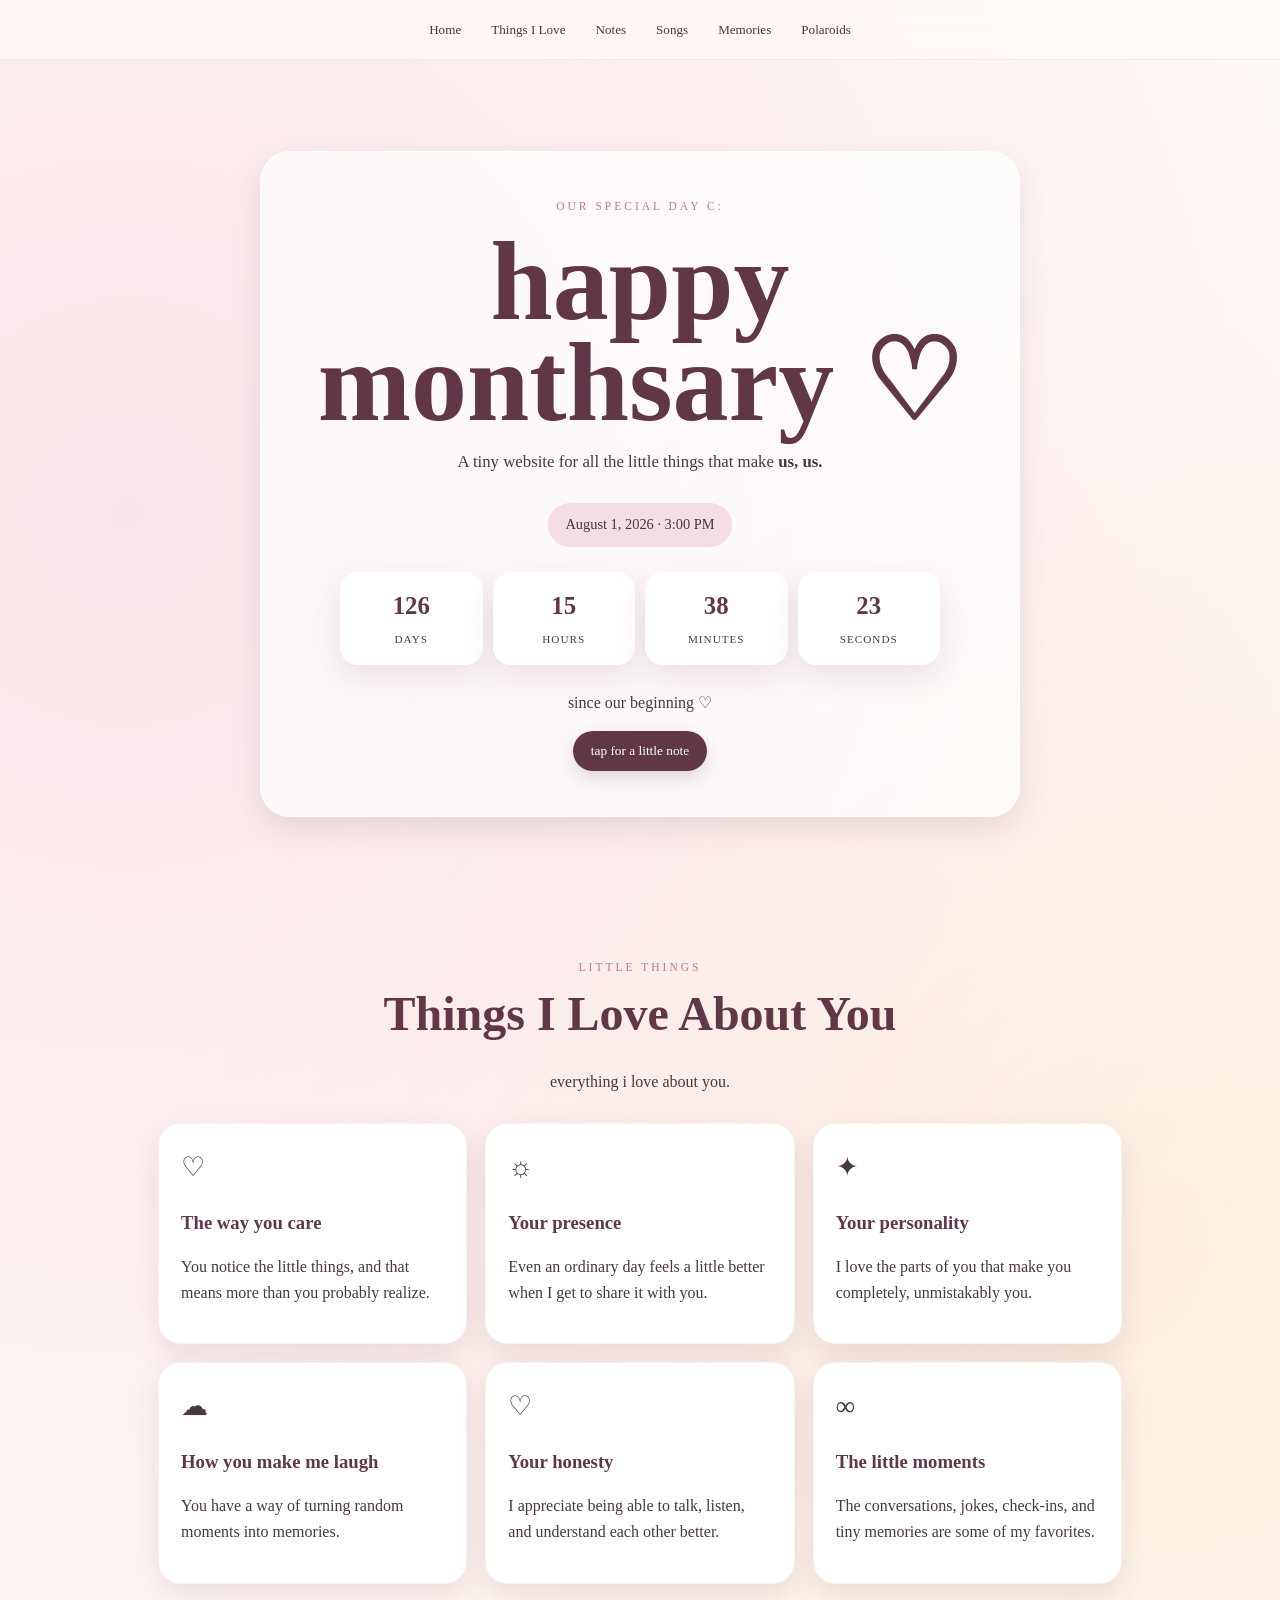
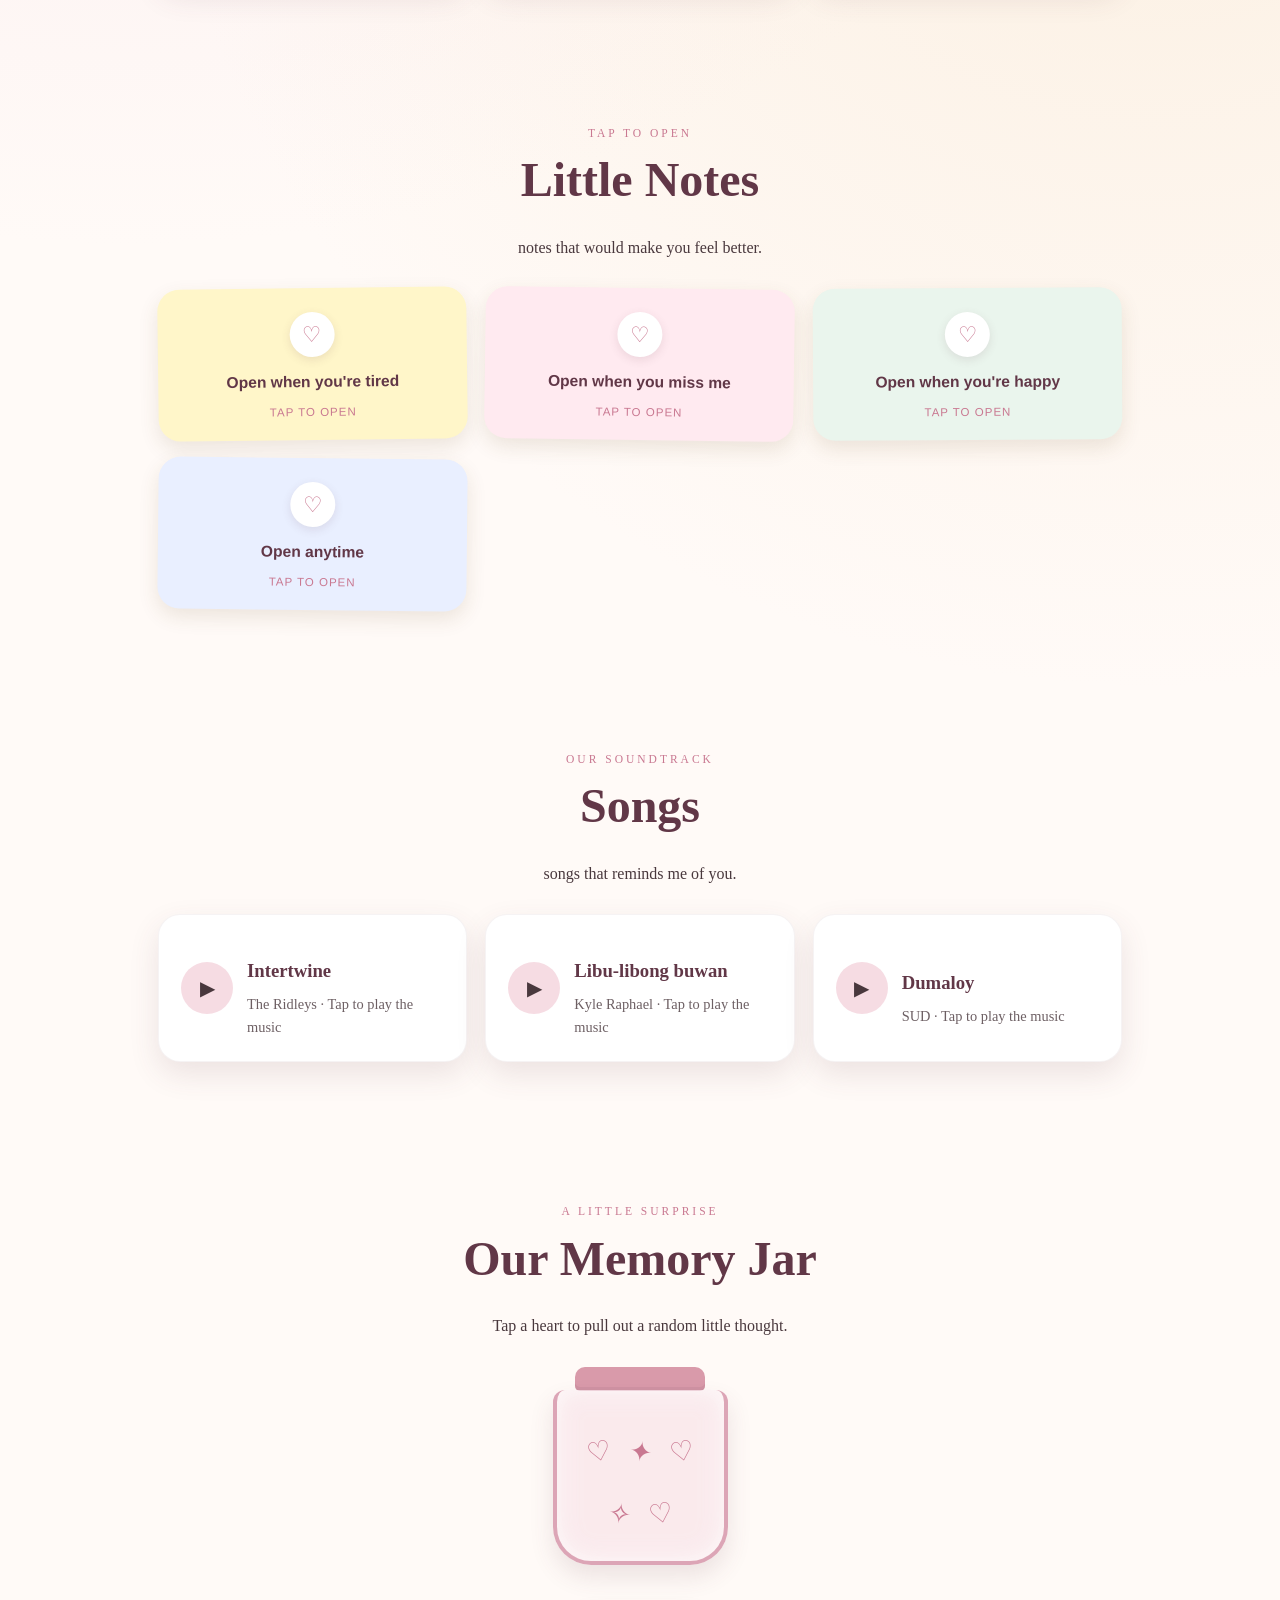
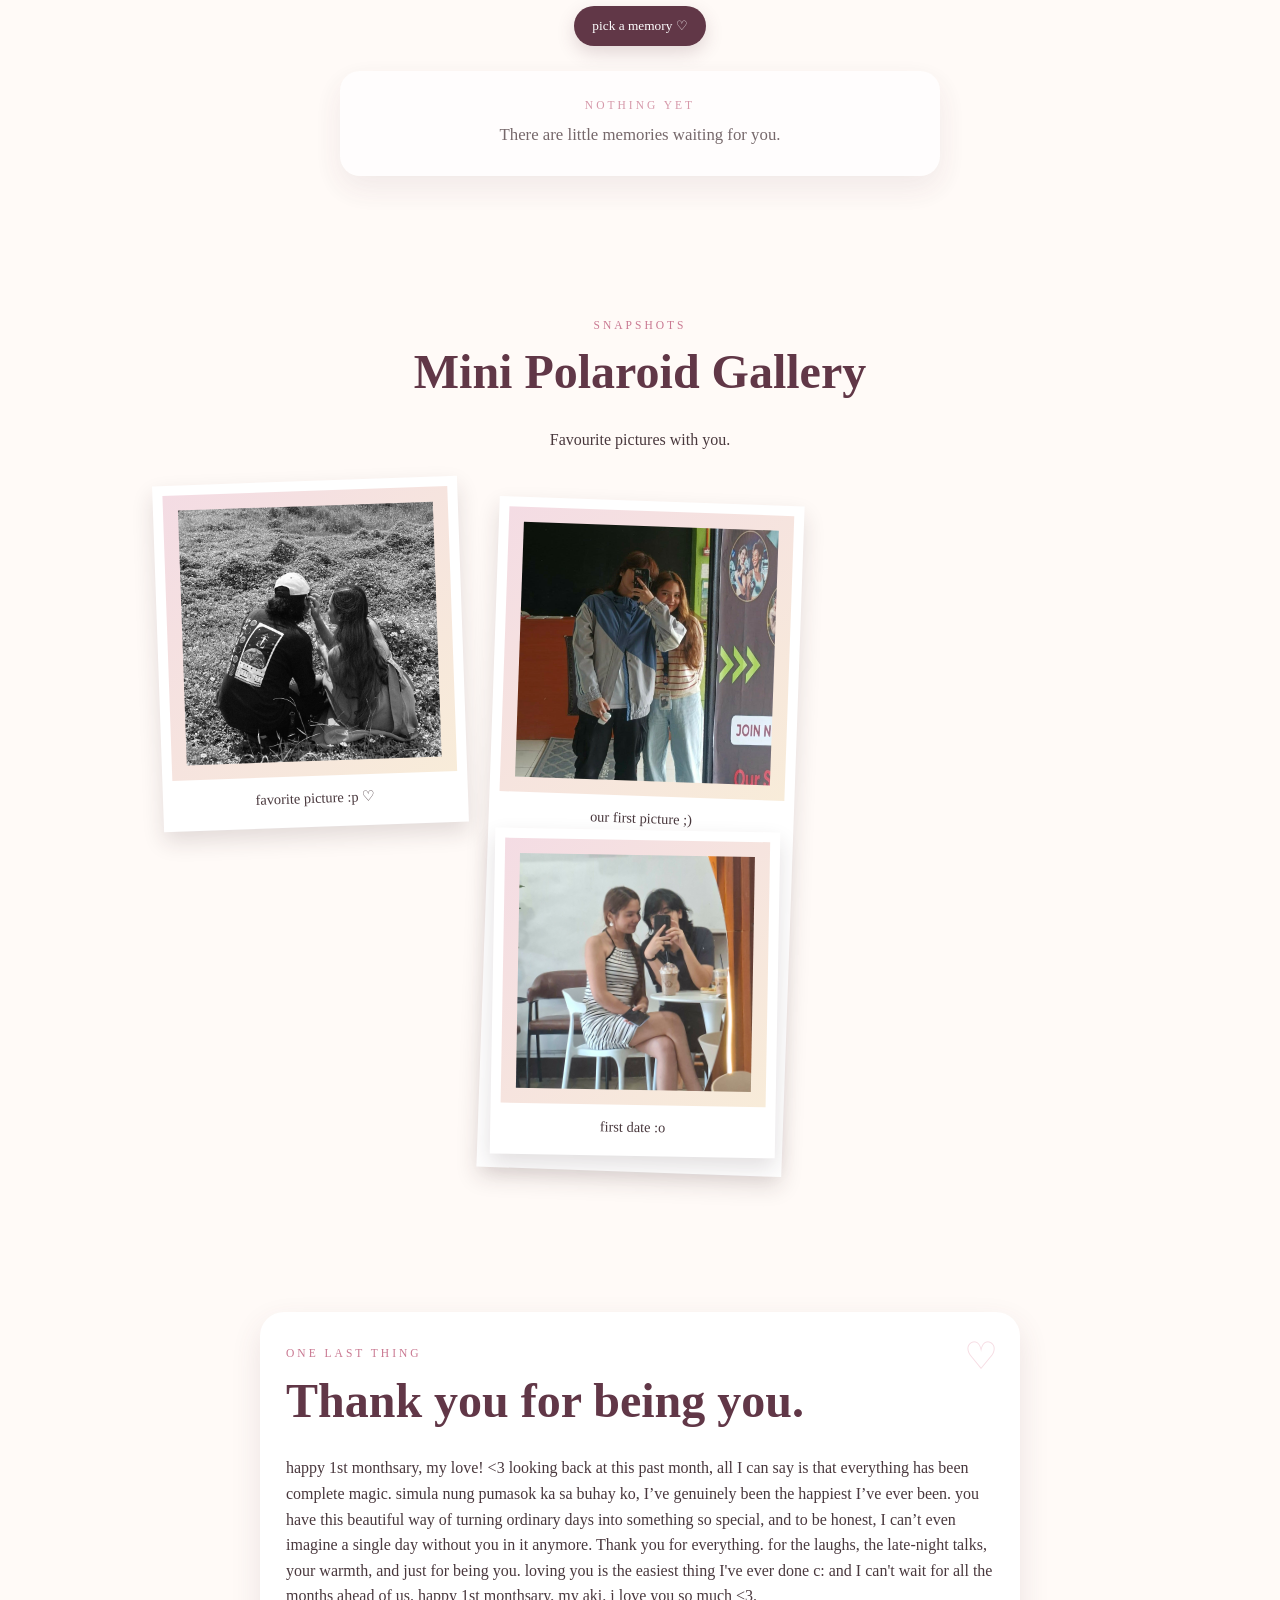
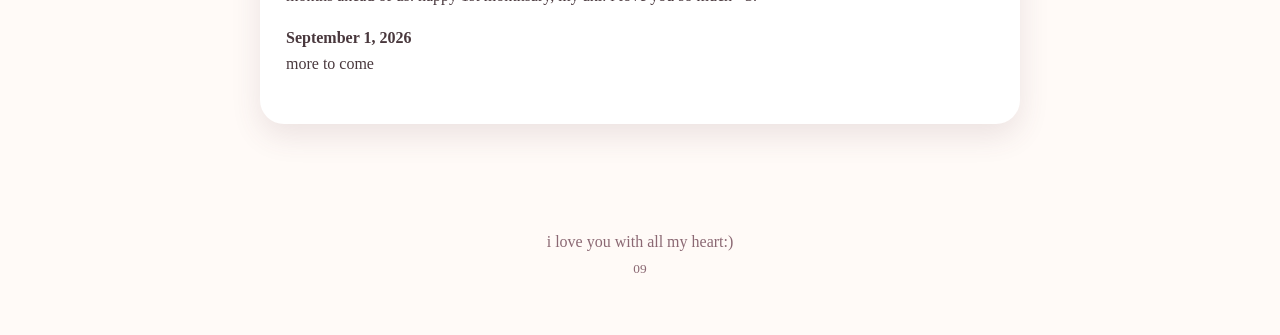
==== index.html @ 0f0f5bd2 "ndex.html" ====
<!DOCTYPE html>
<html lang="en">
<head>
  <meta charset="UTF-8">
  <meta name="viewport" content="width=device-width, initial-scale=1.0">
  <meta name="theme-color" content="#f7dfe5">
  <title>a little somthing for you :p</title>
  <link rel="stylesheet" href="styles.css">
</head>
<body>

<nav class="nav">
  <div class="nav-inner">
    <a href="#home">Home</a>
    <a href="#reasons">Things I Love</a>
    <a href="#notes">Notes</a>
    <a href="#songs">Songs</a>
    <a href="#memories">Memories</a>
    <a href="#gallery">Polaroids</a>
  </div>
</nav>

<header class="hero" id="home">
  <div class="hero-card">
    <div class="tiny">our special day c:</div>
    <h1>happy monthsary ♡</h1>
    <p class="subtitle">A tiny website for all the little things that make <b>us, us.</b></p>
    <div class="date">August 1, 2026 · 3:00 PM</div>

    <div class="counter-grid" id="counter">
      <div class="counter"><strong id="days">0</strong><small>days</small></div>
      <div class="counter"><strong id="hours">0</strong><small>hours</small></div>
      <div class="counter"><strong id="minutes">0</strong><small>minutes</small></div>
      <div class="counter"><strong id="seconds">0</strong><small>seconds</small></div>
    </div>
    <p id="counterLabel">since our beginning ♡</p>
    <button class="button" onclick="showSecret()">tap for a little note</button>
    <div class="hidden-message" id="secret">
      If you ever forget how special you are to me, come back here. ♡
    </div>
  </div>
</header>

<section id="reasons">
  <div class="section-head">
    <div class="tiny">little things</div>
    <h2>Things I Love About You</h2>
    <p>everything i love about you.</p>
  </div>
  <div class="grid">
    <article class="card reason"><span>♡</span><h3>The way you care</h3><p>You notice the little things, and that means more than you probably realize.</p></article>
    <article class="card reason"><span>☼</span><h3>Your presence</h3><p>Even an ordinary day feels a little better when I get to share it with you.</p></article>
    <article class="card reason"><span>✦</span><h3>Your personality</h3><p>I love the parts of you that make you completely, unmistakably you.</p></article>
    <article class="card reason"><span>☁</span><h3>How you make me laugh</h3><p>You have a way of turning random moments into memories.</p></article>
    <article class="card reason"><span>♡</span><h3>Your honesty</h3><p>I appreciate being able to talk, listen, and understand each other better.</p></article>
    <article class="card reason"><span>∞</span><h3>The little moments</h3><p>The conversations, jokes, check-ins, and tiny memories are some of my favorites.</p></article>
  </div>
</section>

<section id="notes">
  <div class="section-head">
    <div class="tiny">tap to open</div>
    <h2>Little Notes</h2>
    <p>notes that would make you feel better.</p>
  </div>

  <div class="grid notes-grid">
    <button class="card note sealed" onclick="openNote(this)" aria-label="Open note: when you're tired">
      <div class="seal">♡</div>
      <h3>Open when you're tired</h3>
      <div class="note-content">
        <p>You don't have to have everything figured out today. Pahinga ka sakin, and always remember na you're doing great c:.</p>
      </div>
      <small class="tap-hint">tap to open</small>
    </button>

    <button class="card note sealed" onclick="openNote(this)" aria-label="Open note: when you miss me">
      <div class="seal">♡</div>
      <h3>Open when you miss me</h3>
      <div class="note-content">
        <p>Here's a tiny reminder that somewhere in this world, someone is very grateful that you became part of their life.</p>
      </div>
      <small class="tap-hint">tap to open</small>
    </button>

    <button class="card note sealed" onclick="openNote(this)" aria-label="Open note: when you're happy">
      <div class="seal">♡</div>
      <h3>Open when you're happy</h3>
      <div class="note-content">
        <p>I hope you keep that happiness for a long, long time. Your happy moments are worth celebrating.</p>
      </div>
      <small class="tap-hint">tap to open</small>
    </button>

    <button class="card note sealed" onclick="openNote(this)" aria-label="Open note: anytime">
      <div class="seal">♡</div>
      <h3>Open anytime</h3>
      <div class="note-content">
        <p>Thank you for choosing to let me know you, and for giving me the priviledge to love you.</p>
      </div>
      <small class="tap-hint">tap to open</small>
    </button>
  </div>
</section>

<section id="songs">
  <div class="section-head">
    <div class="tiny">our soundtrack</div>
    <h2>Songs</h2>
    <p>songs that reminds me of you.</p>
  </div>
  <div class="grid">
    
  
    <article class="card song player-card" onclick="togglePlay(this)">
      <div class="song-icon play-btn">▶</div>
      <div>
        <h3>Intertwine</h3>
        <p>The Ridleys · Tap to play the music</p>
      </div>
      <audio src="Over October - Intertwine (Official Lyric Video) ft. The Ridleys.mp3" preload="none"></audio>
    </article>

   
    <article class="card song player-card" onclick="togglePlay(this)">
      <div class="song-icon play-btn">▶</div>
      <div>
        <h3>Libu-libong buwan</h3>
        <p>Kyle Raphael · Tap to play the music</p>
      </div>
      <audio src="Libu-Libong Buwan (Uuwian) - Kyle Raphael (Lyric Video).mp3" preload="none"></audio>
    </article>

   
    <article class="card song player-card" onclick="togglePlay(this)">
      <div class="song-icon play-btn">▶</div>
      <div>
        <h3>Dumaloy </h3>
        <p>SUD · Tap to play the music</p>
      </div>
      <!-- Add your audio file link here -->
      <audio src="SUD - Dumaloy (Official Audio).mp3" preload="none"></audio>
    </article>

  </div>
</section>

<section id="memories">
  <div class="section-head">
    <div class="tiny">a little surprise</div>
    <h2>Our Memory Jar</h2>
    <p>Tap a heart to pull out a random little thought.</p>
  </div>

  <div class="memory-jar-wrap">
    <div class="jar" id="jar" aria-label="Memory jar">
      <div class="jar-lid"></div>
      <div class="jar-body">
        <span>♡</span><span>✦</span><span>♡</span><span>✧</span><span>♡</span>
      </div>
    </div>
    <button class="button" onclick="pickMemory()">pick a memory ♡</button>
    <div class="memory-result" id="memoryResult" aria-live="polite">
      <span class="tiny">nothing yet</span>
      <p>There are little memories waiting for you.</p>
    </div>
  </div>
</section>

<section id="gallery">
  <div class="section-head">
    <div class="tiny">snapshots</div>
    <h2>Mini Polaroid Gallery</h2>
    <p>Favourite pictures with you.</p>
  </div>
  <div class="polaroids">
    <div class="polaroid">
      <div class="photo">
        <img src="c8f0968a-f1ff-48ad-85d4-93b1b56a8812.jpg" alt="a favorite moment" style="width: 100%; height: 100%; object-fit: cover;">
      </div>
      <p class="caption">favorite picture :p ♡</p>
    </div>
    <div class="polaroid">
      <div class="photo">
        <img src="32817042-303e-45a3-978d-b0ff4d95a097.jpg" alt="first pictire :p" style="width: 100%; height: 100%; object-fit: cover;">
      </div>
      <p class="caption">our first picture ;)</p>
    <div class="polaroid">
      <div class="photo">
        <img src="990c59af-bd1f-4eeb-9ef3-2705260d2bde.jpg"
             alt="first date c:"
             style="width: 100%; height: 100%; object-fit: cover;">
      </div>
      <p class="caption">first date :o</p>
    </div>

  </div>
</section>

<section>
  <div class="letter">
    <div class="tiny">one last thing</div>
    <h2>Thank you for being you.</h2>
    <p>happy 1st monthsary, my love! <3
looking back at this past month, all I can say is that everything has been complete magic. simula nung pumasok ka sa buhay ko, I’ve genuinely been the happiest I’ve ever been. you have this beautiful way of turning ordinary days into something so special, and to be honest, I can’t even imagine a single day without you in it anymore.
Thank you for everything. for the laughs, the late-night talks, your warmth, and just for being you. loving you is the easiest thing I've ever done c: and I can't wait for all the months ahead of us. happy 1st monthsary, my aki. i love you so much <3.</p>
    <p><b>September 1, 2026</b><br>more to come</p>
  </div>
</section>

<footer>
i love you with all my heart:)<br>
  <small>09</small>
</footer>

<script src="script.js"></script>
</body>
</html>
---- styles.css ----
:root {
  --pink: #f6dce3;
  --rose: #c97891;
  --deep: #613747;
  --cream: #fffaf7;
  --paper: #fffdfb;
  --text: #49383d;
  --shadow: 0 12px 30px rgba(97, 55, 71, .12);
}

* {
  box-sizing: border-box;
}

html {
  scroll-behavior: smooth;
  overflow-x: hidden;
}

body {
  margin: 0;
  width: 100%;
  overflow-x: hidden;
  font-family: Georgia, "Times New Roman", serif;
  color: var(--text);
  background:
    radial-gradient(circle at 10% 10%, rgba(246, 220, 227, .7), transparent 28%),
    radial-gradient(circle at 90% 25%, rgba(248, 230, 205, .55), transparent 25%),
    var(--cream);
  line-height: 1.6;
}

a {
  color: inherit;
}

.nav {
  position: sticky;
  top: 0;
  z-index: 20;
  backdrop-filter: blur(12px);
  background: rgba(255, 250, 247, .84);
  border-bottom: 1px solid rgba(97, 55, 71, .08);
}

.nav-inner {
  max-width: 1000px;
  margin: auto;
  padding: 12px 16px;
  display: flex;
  justify-content: center;
  gap: 8px;
  flex-wrap: wrap;
}

.nav a {
  text-decoration: none;
  font-size: .82rem;
  padding: 7px 11px;
  border-radius: 999px;
}

.nav a:hover {
  background: var(--pink);
}

section {
  max-width: 1000px;
  margin: auto;
  padding: 70px 18px;
  width: 100%;
}

.hero {
  min-height: 92vh;
  display: flex;
  align-items: center;
  justify-content: center;
  text-align: center;
  padding: 70px 18px 50px;
}

.hero-card {
  width: min(760px, 100%);
  padding: 45px 24px;
  border-radius: 30px;
  background: rgba(255, 255, 255, .66);
  box-shadow: var(--shadow);
  border: 1px solid rgba(255, 255, 255, .8);
  margin: 0 auto;
}

.tiny {
  letter-spacing: 3px;
  text-transform: uppercase;
  font-size: .72rem;
  color: var(--rose);
}

h1 {
  font-size: clamp(3.1rem, 13vw, 7rem);
  line-height: .9;
  margin: 16px 0;
  color: var(--deep);
}

h2 {
  font-size: clamp(2rem, 6vw, 3rem);
  color: var(--deep);
  margin: 0 0 12px;
}

h3 {
  color: var(--deep);
  margin-bottom: 7px;
}

.subtitle {
  font-size: 1.05rem;
  max-width: 560px;
  margin: 0 auto 28px;
}

.date {
  display: inline-block;
  background: var(--pink);
  padding: 10px 17px;
  border-radius: 999px;
  font-size: .9rem;
}

.button {
  border: 0;
  background: var(--deep);
  color: white;
  padding: 12px 18px;
  border-radius: 999px;
  font-family: inherit;
  cursor: pointer;
  box-shadow: 0 7px 18px rgba(97, 55, 71, .18);
}

.button:hover {
  transform: translateY(-1px);
}

.section-head {
  text-align: center;
  margin-bottom: 28px;
}

.grid {
  display: grid;
  grid-template-columns: repeat(3, 1fr);
  gap: 18px;
}

.card {
  background: white;
  border-radius: 22px;
  padding: 22px;
  box-shadow: var(--shadow);
  border: 1px solid rgba(97, 55, 71, .06);
}

.reason {
  min-height: 150px;
}

.reason span {
  font-size: 1.7rem;
}

.note {
  background: #fff6c9;
  transform: rotate(-.7deg);
  font-family: "Trebuchet MS", sans-serif;
  box-shadow: 0 8px 20px rgba(100, 70, 30, .12);
}

.note:nth-child(2) {
  transform: rotate(.8deg);
  background: #ffeaf0;
}

.note:nth-child(3) {
  transform: rotate(-.3deg);
  background: #eaf5ed;
}

.note:nth-child(4) {
  transform: rotate(.6deg);
  background: #e9efff;
}

.song {
  display: flex;
  align-items: center;
  gap: 14px;
}

.song-icon {
  width: 52px;
  height: 52px;
  border-radius: 50%;
  background: var(--pink);
  display: grid;
  place-items: center;
  font-size: 1.25rem;
  flex: none;
}

.song p {
  margin: 2px 0 0;
  font-size: .9rem;
  opacity: .8;
}

.polaroids {
  display: grid;
  grid-template-columns: repeat(3, 1fr);
  gap: 25px;
  align-items: start;
}

.polaroid {
  background: #fff;
  padding: 10px 10px 17px;
  box-shadow: 0 10px 22px rgba(50, 30, 35, .14);
  transition: .2s;
  transform: rotate(-2deg);
}

.polaroid:nth-child(2) {
  transform: rotate(2deg);
  margin-top: 20px;
}

.polaroid:nth-child(3) {
  transform: rotate(-1deg);
}

.polaroid:nth-child(4) {
  transform: rotate(1.8deg);
  margin-top: 10px;
}

.polaroid:hover {
  transform: rotate(0) translateY(-4px);
}

.photo {
  width: 100%;
  aspect-ratio: 1/1;
  background: linear-gradient(135deg, #f4dce4, #f8ecd9);
  display: grid;
  place-items: center;
  text-align: center;
  padding: 15px;
  color: #9b6678;
  font-family: "Trebuchet MS", sans-serif;
}

.caption {
  text-align: center;
  margin: 11px 4px 0;
  font-size: .9rem;
}

.timeline {
  position: relative;
  max-width: 700px;
  margin: auto;
}

.timeline:before {
  content: "";
  position: absolute;
  left: 16px;
  top: 0;
  bottom: 0;
  width: 2px;
  background: var(--pink);
}

.event {
  position: relative;
  padding: 0 0 25px 50px;
}

.dot {
  position: absolute;
  left: 7px;
  top: 5px;
  width: 20px;
  height: 20px;
  border-radius: 50%;
  background: var(--rose);
  border: 5px solid var(--cream);
}

.date-small {
  font-size: .78rem;
  color: var(--rose);
  letter-spacing: 1px;
}

.letter {
  max-width: 760px;
  margin: auto;
  background: white;
  padding: 32px 26px;
  border-radius: 24px;
  box-shadow: var(--shadow);
  position: relative;
}

.letter:before {
  content: "♡";
  position: absolute;
  right: 22px;
  top: 14px;
  color: var(--pink);
  font-size: 2.4rem;
}

.counter-grid {
  display: grid;
  grid-template-columns: repeat(4, 1fr);
  gap: 10px;
  margin: 25px auto;
  max-width: 600px;
}

.counter {
  background: white;
  border-radius: 18px;
  padding: 14px 8px;
  box-shadow: var(--shadow);
  text-align: center;
}

.counter strong {
  display: block;
  font-size: 1.55rem;
  color: var(--deep);
}

.counter small {
  font-size: .7rem;
  text-transform: uppercase;
  letter-spacing: 1px;
}

footer {
  text-align: center;
  padding: 35px 18px 55px;
  color: #8b6873;
}

.hidden-message {
  display: none;
  margin-top: 18px;
  padding: 16px;
  border-radius: 15px;
  background: var(--pink);
}

.notes-grid .note {
  border: 0;
  text-align: left;
  cursor: pointer;
  font-family: "Trebuchet MS", sans-serif;
  position: relative;
  transition: transform .25s, box-shadow .25s;
}

.notes-grid .note:hover {
  transform: translateY(-4px) rotate(0deg);
}

.notes-grid .note:focus-visible {
  outline: 3px solid var(--rose);
  outline-offset: 4px;
}

.note .seal {
  width: 45px;
  height: 45px;
  border-radius: 50%;
  display: grid;
  place-items: center;
  margin: 2px auto 13px;
  background: #fff;
  color: var(--rose);
  font-size: 1.35rem;
  box-shadow: 0 3px 10px rgba(97, 55, 71, .12);
}

.note-content {
  display: none;
}

.sealed h3 {
  text-align: center;
}

.sealed .tap-hint {
  display: block;
  text-align: center;
  color: var(--rose);
  margin-top: 15px;
  font-size: .72rem;
  letter-spacing: 1px;
  text-transform: uppercase;
}

.note.opened .note-content {
  display: block;
}

.note.opened .tap-hint {
  display: none;
}

.note.opened .seal {
  background: var(--pink);
}

.note.opened {
  cursor: default;
}

.memory-jar-wrap {
  text-align: center;
  max-width: 600px;
  margin: auto;
}

.jar {
  width: 190px;
  height: 215px;
  margin: 0 auto 24px;
  position: relative;
  cursor: pointer;
  transition: transform .2s;
}

.jar:hover {
  transform: translateY(-4px) rotate(-1deg);
}

.jar-lid {
  width: 130px;
  height: 24px;
  margin: auto;
  border-radius: 10px 10px 5px 5px;
  background: #d99aaa;
  box-shadow: inset 0 -4px rgba(97, 55, 71, .08);
}

.jar-body {
  width: 175px;
  height: 175px;
  margin: -1px auto 0;
  border: 4px solid rgba(201, 120, 145, .6);
  border-top: 0;
  border-radius: 12px 12px 38px 38px;
  background: rgba(246, 220, 227, .55);
  display: flex;
  align-content: center;
  justify-content: center;
  flex-wrap: wrap;
  gap: 18px;
  padding: 42px 25px 25px;
  box-shadow: inset 0 0 25px rgba(255, 255, 255, .75), 0 12px 25px rgba(97, 55, 71, .12);
}

.jar-body span {
  font-size: 1.7rem;
  color: var(--rose);
  transform: rotate(-12deg);
}

.jar-body span:nth-child(even) {
  transform: rotate(10deg);
}

.memory-result {
  margin: 25px auto 0;
  min-height: 105px;
  padding: 20px;
  border-radius: 20px;
  background: white;
  box-shadow: var(--shadow);
  opacity: .75;
}

.memory-result p {
  margin: 5px 0 0;
  font-size: 1.05rem;
}

.memory-result.pop {
  animation: pop .45s ease;
}

@keyframes pop {
  0% {
    transform: scale(.96);
    opacity: .3;
  }
  100% {
    transform: scale(1);
    opacity: 1;
  }
}

/* Song Player Styles */
.player-card {
  cursor: pointer;
  transition: transform 0.2s, box-shadow 0.2s, background-color 0.2s, border-color 0.2s;
  user-select: none;
}

.player-card:hover {
  transform: translateY(-3px);
  box-shadow: 0 8px 20px rgba(97, 55, 71, 0.15);
}

.player-card.playing {
  border-color: var(--rose);
  background: #fff8fa;
}

.player-card.playing .play-btn {
  background: var(--rose);
  color: white;
}

/* Responsive Overrides */
@media(max-width: 700px) {
  section {
    padding: 45px 16px;
  }

  .hero {
    min-height: auto;
    padding: 40px 14px 30px;
  }

  .hero-card {
    padding: 30px 16px;
  }

  .grid {
    grid-template-columns: repeat(auto-fit, minmax(240px, 1fr));
    gap: 16px;
  }

  .polaroids {
    grid-template-columns: repeat(auto-fit, minmax(240px, 1fr));
    gap: 16px;
    justify-content: center;
  }

  .letter {
    padding: 24px 18px;
  }
}

@media(max-width: 470px) {
  .nav-inner {
    gap: 4px;
    padding: 8px 4px;
    justify-content: center;
  }

  .nav a {
    font-size: .72rem;
    padding: 5px 8px;
  }

  h1 {
    font-size: clamp(2.8rem, 11vw, 4.3rem);
  }

  .grid, .polaroids {
    grid-template-columns: 1fr;
  }

  .polaroid {
    width: 100%;
    max-width: 280px;
    margin: 0 auto !important; /* Neutralize top margins that push polaroids unevenly */
  }

  .counter-grid {
    grid-template-columns: repeat(2, 1fr);
    max-width: 100%;
    gap: 8px;
  }

  .jar {
    width: 160px;
    height: 190px;
  }

  .jar-lid {
    width: 110px;
  }

  .jar-body {
    width: 150px;
    height: 150px;
  }
}
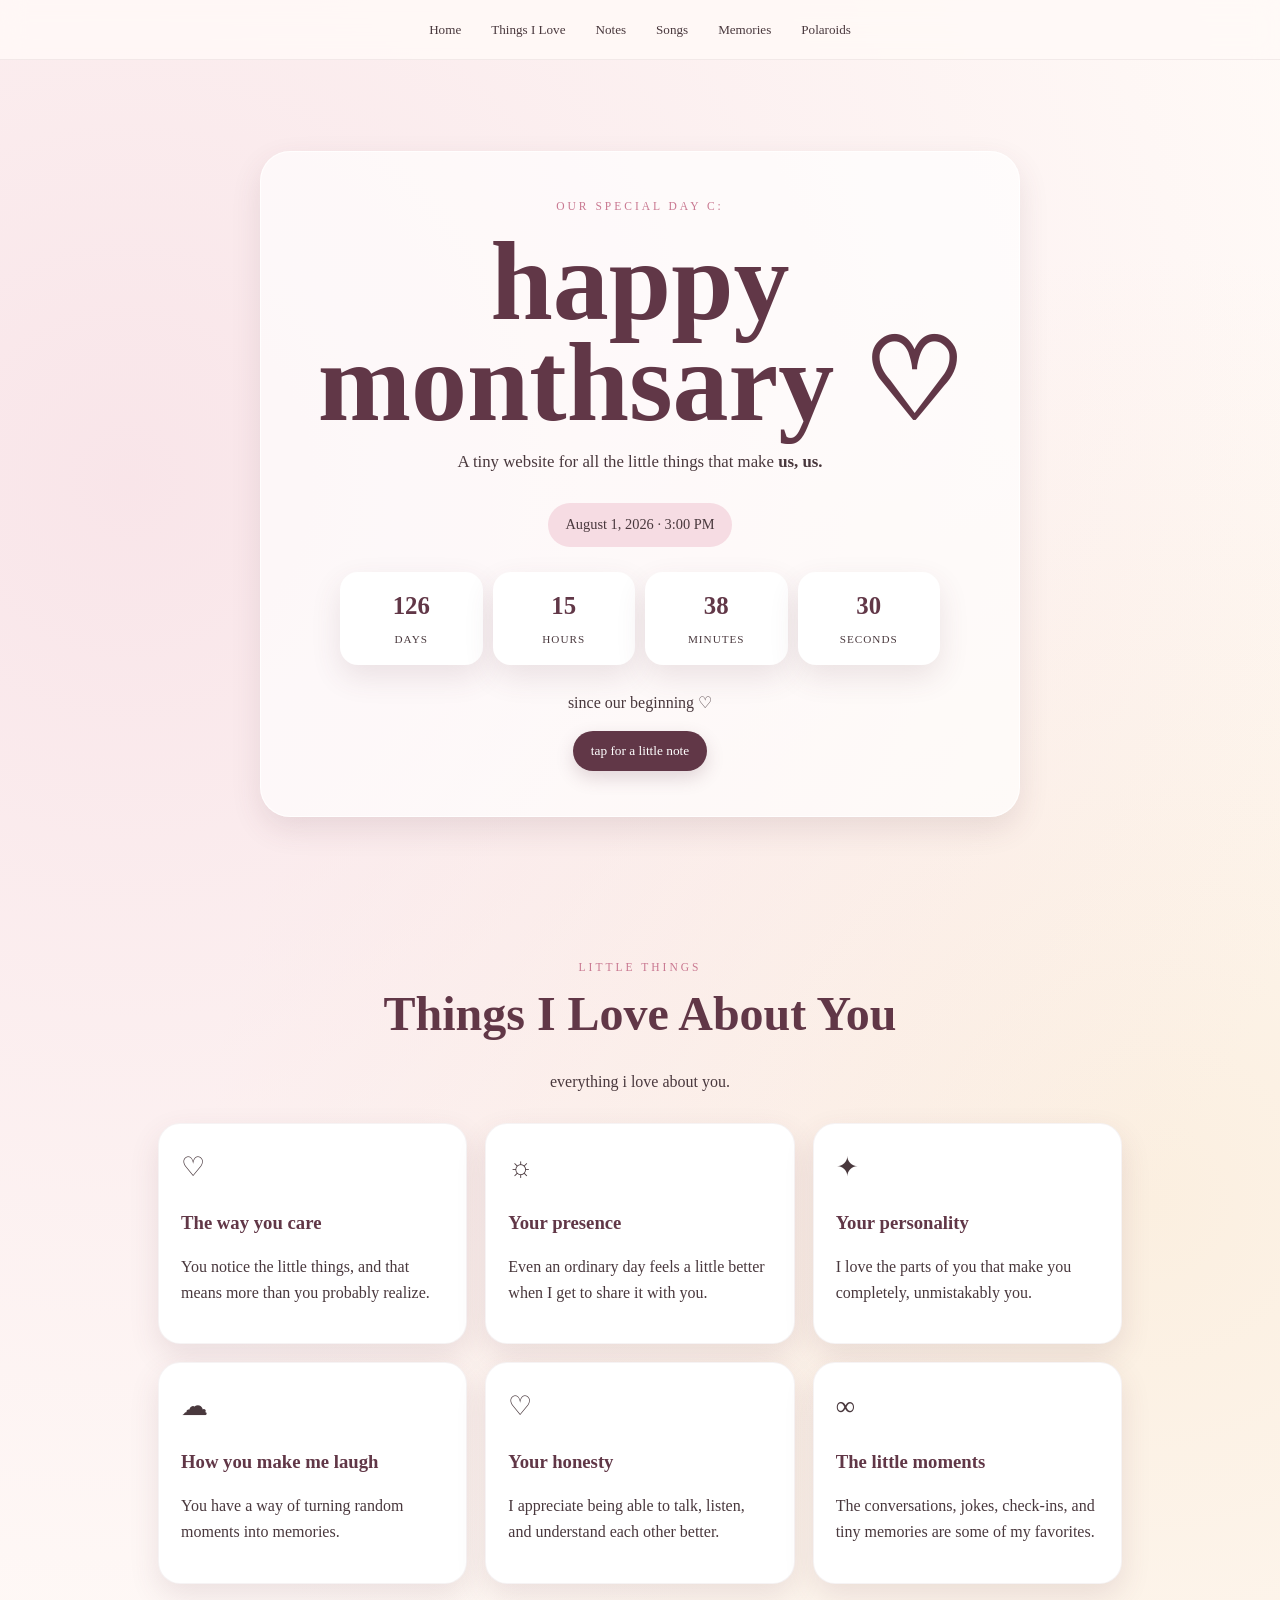
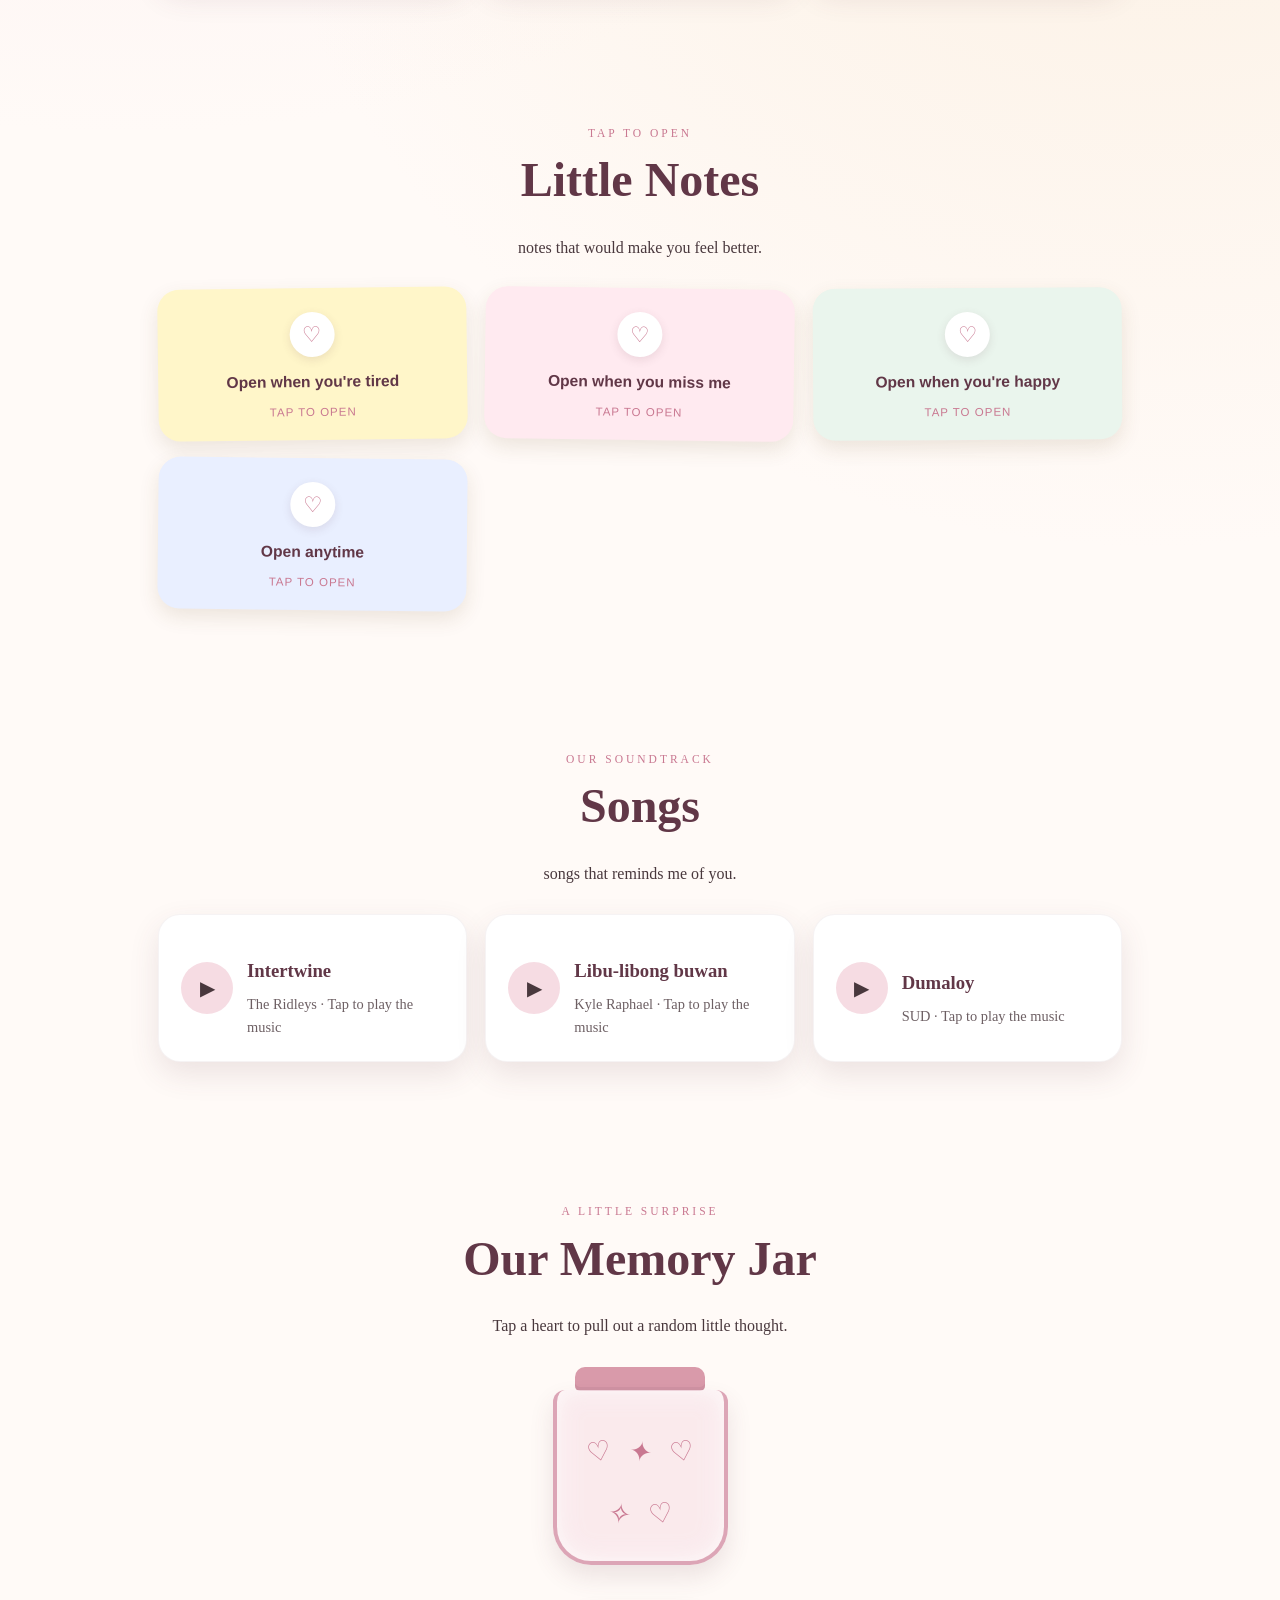
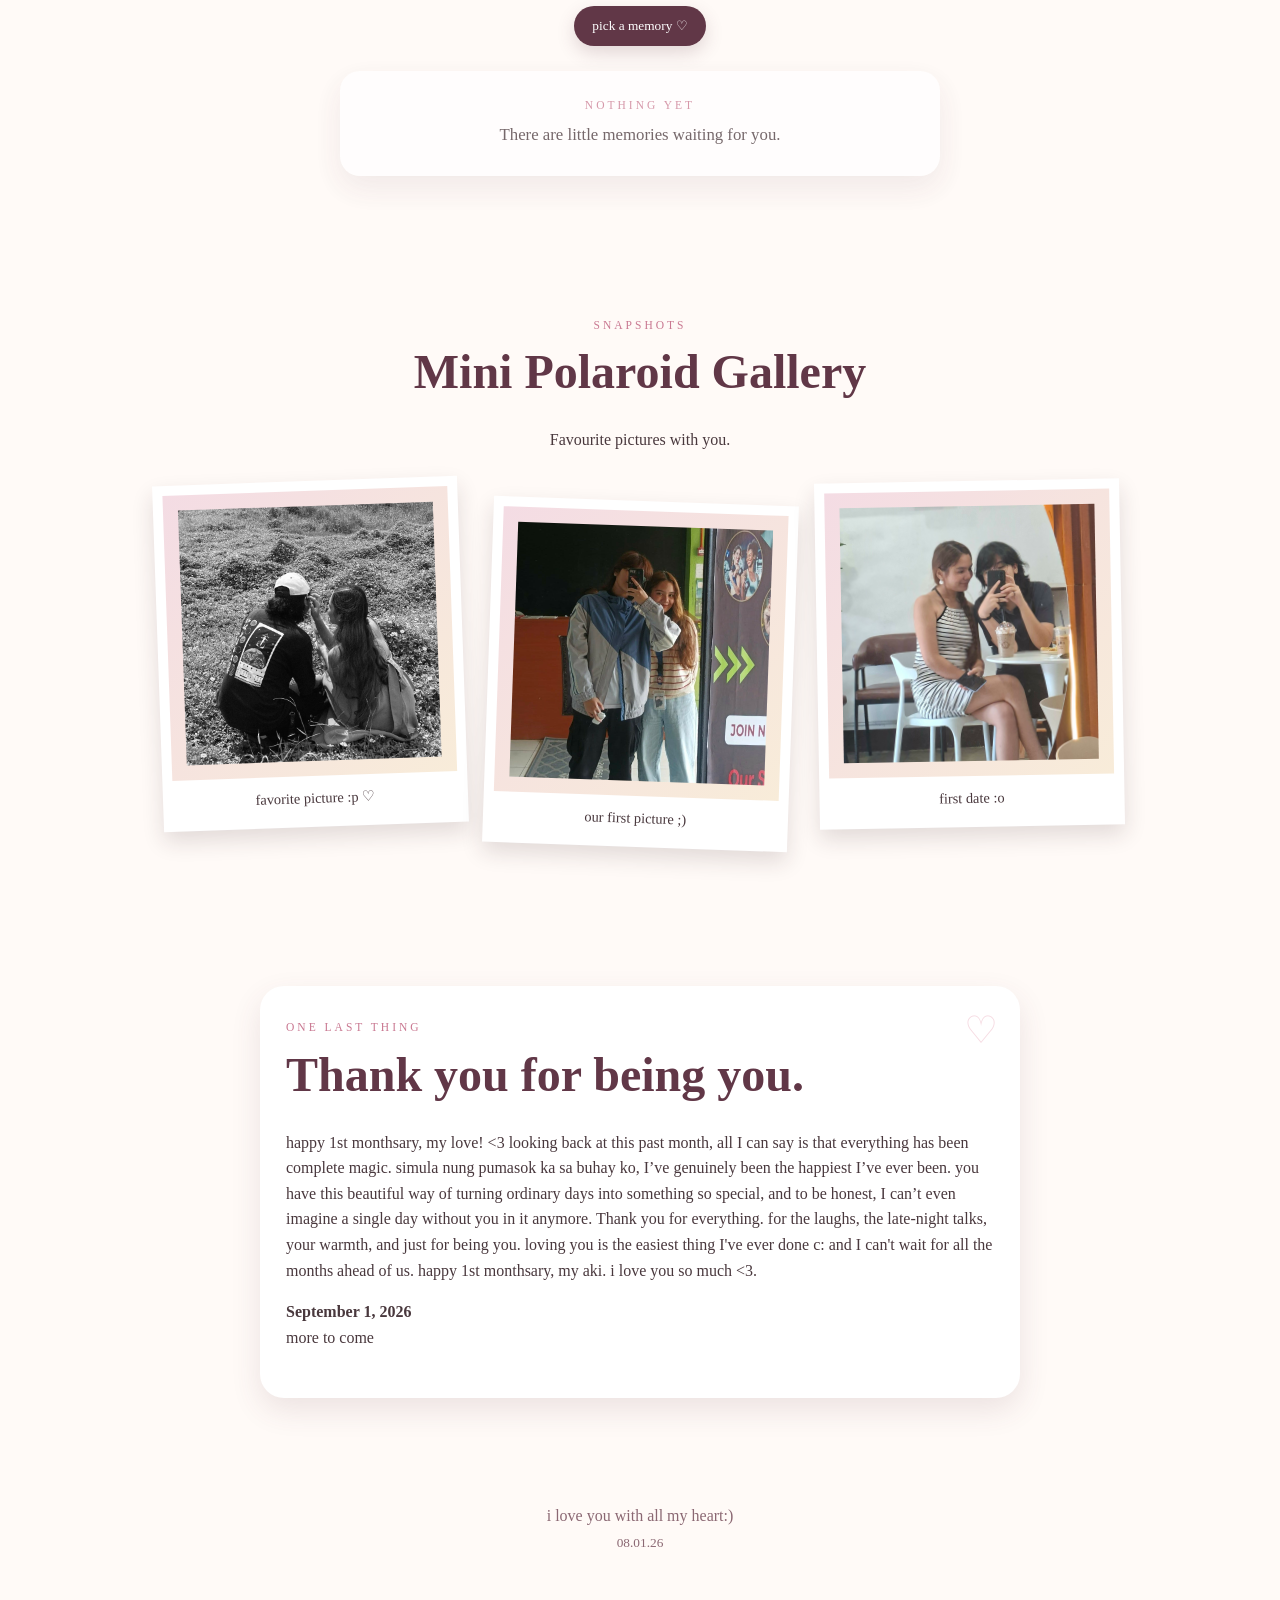
==== commit 83ff6707: "index.html" ====
--- a/index.html
+++ b/index.html
@@ -173,30 +173,47 @@
     <h2>Mini Polaroid Gallery</h2>
     <p>Favourite pictures with you.</p>
   </div>
+
   <div class="polaroids">
+
+    <!-- Polaroid 1 -->
     <div class="polaroid">
       <div class="photo">
-        <img src="c8f0968a-f1ff-48ad-85d4-93b1b56a8812.jpg" alt="a favorite moment" style="width: 100%; height: 100%; object-fit: cover;">
+        <img
+          src="c8f0968a-f1ff-48ad-85d4-93b1b56a8812.jpg"
+          alt="a favorite moment"
+          style="width: 100%; height: 100%; object-fit: cover;"
+        >
       </div>
       <p class="caption">favorite picture :p ♡</p>
     </div>
+
+    <!-- Polaroid 2 -->
     <div class="polaroid">
       <div class="photo">
-        <img src="32817042-303e-45a3-978d-b0ff4d95a097.jpg" alt="first pictire :p" style="width: 100%; height: 100%; object-fit: cover;">
+        <img
+          src="32817042-303e-45a3-978d-b0ff4d95a097.jpg"
+          alt="first picture :p"
+          style="width: 100%; height: 100%; object-fit: cover;"
+        >
       </div>
       <p class="caption">our first picture ;)</p>
+    </div>
+
+    <!-- Polaroid 3 -->
     <div class="polaroid">
       <div class="photo">
-        <img src="990c59af-bd1f-4eeb-9ef3-2705260d2bde.jpg"
-             alt="first date c:"
-             style="width: 100%; height: 100%; object-fit: cover;">
+        <img
+          src="990c59af-bd1f-4eeb-9ef3-2705260d2bde.jpg"
+          alt="first date c:"
+          style="width: 100%; height: 100%; object-fit: cover;"
+        >
       </div>
       <p class="caption">first date :o</p>
     </div>
 
   </div>
 </section>
-
 <section>
   <div class="letter">
     <div class="tiny">one last thing</div>
@@ -210,7 +227,7 @@
 
 <footer>
 i love you with all my heart:)<br>
-  <small>09</small>
+  <small>08.01.26</small>
 </footer>
 
 <script src="script.js"></script>
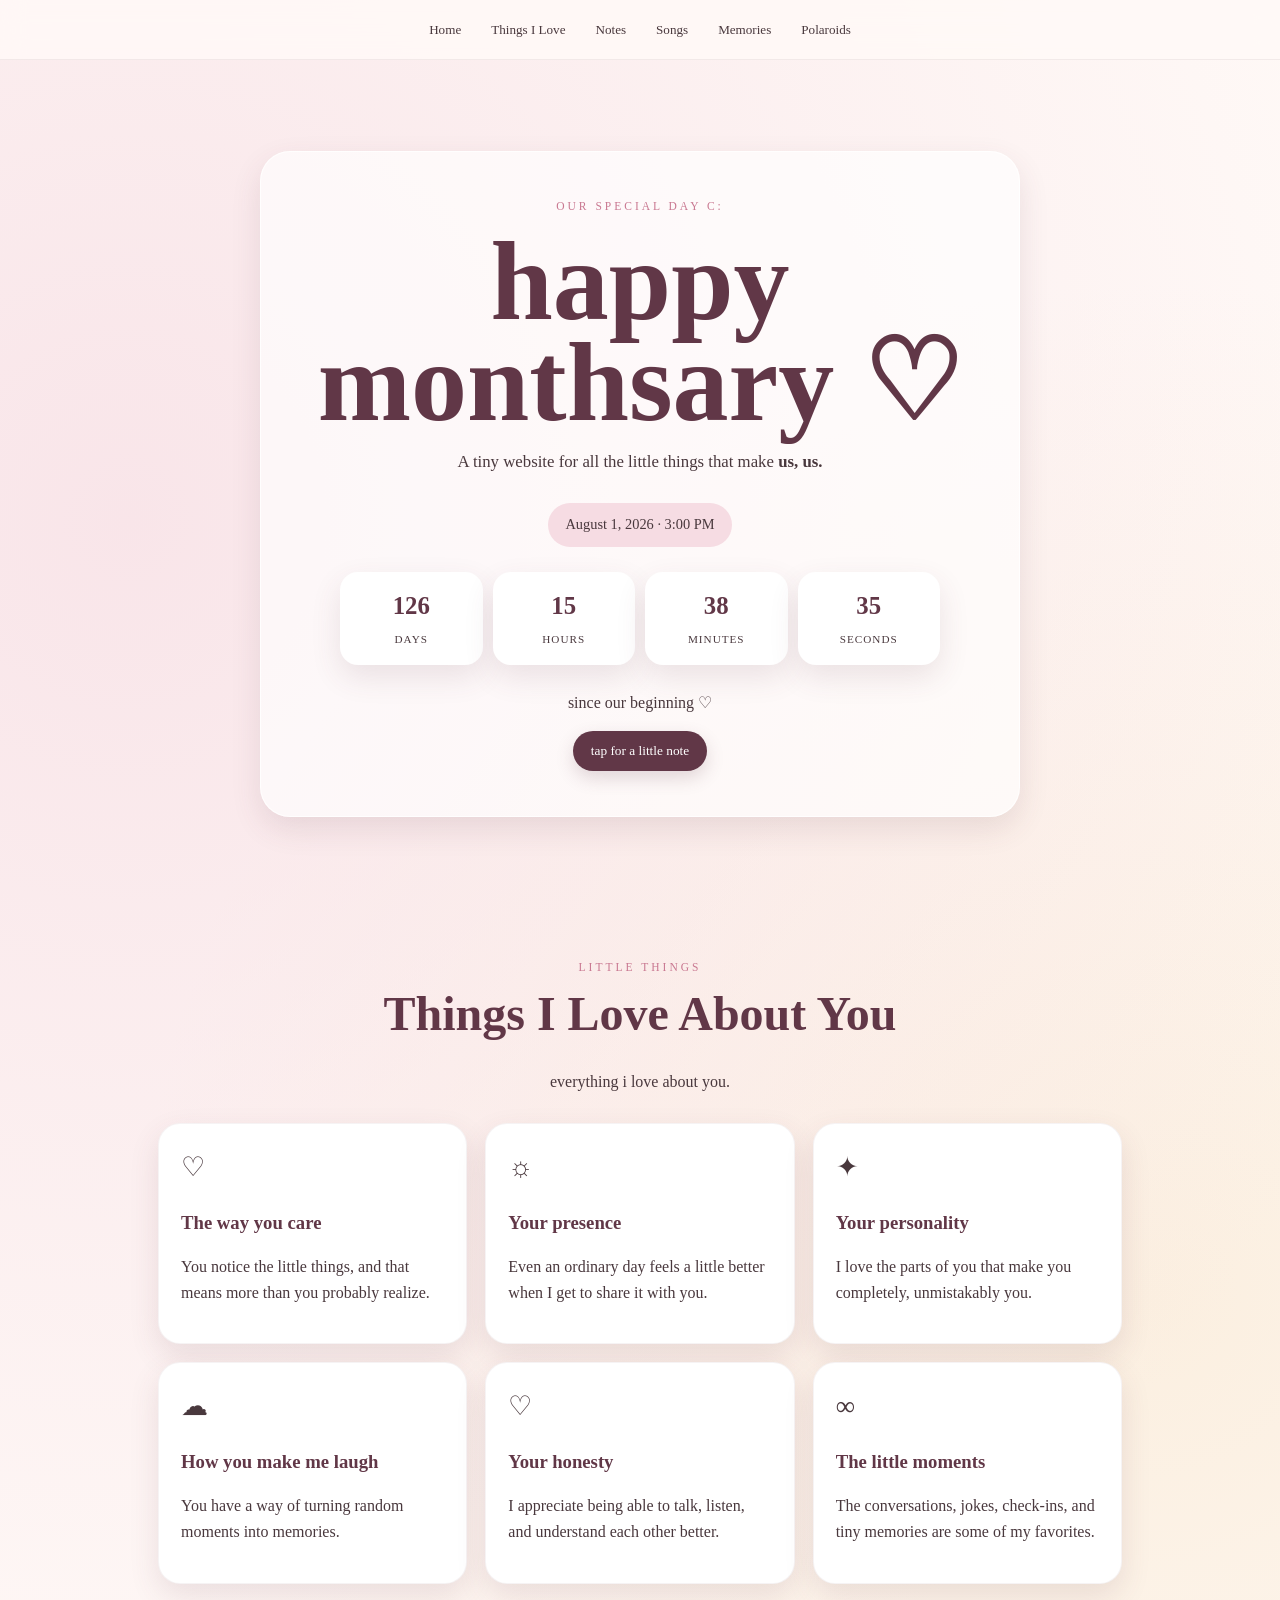
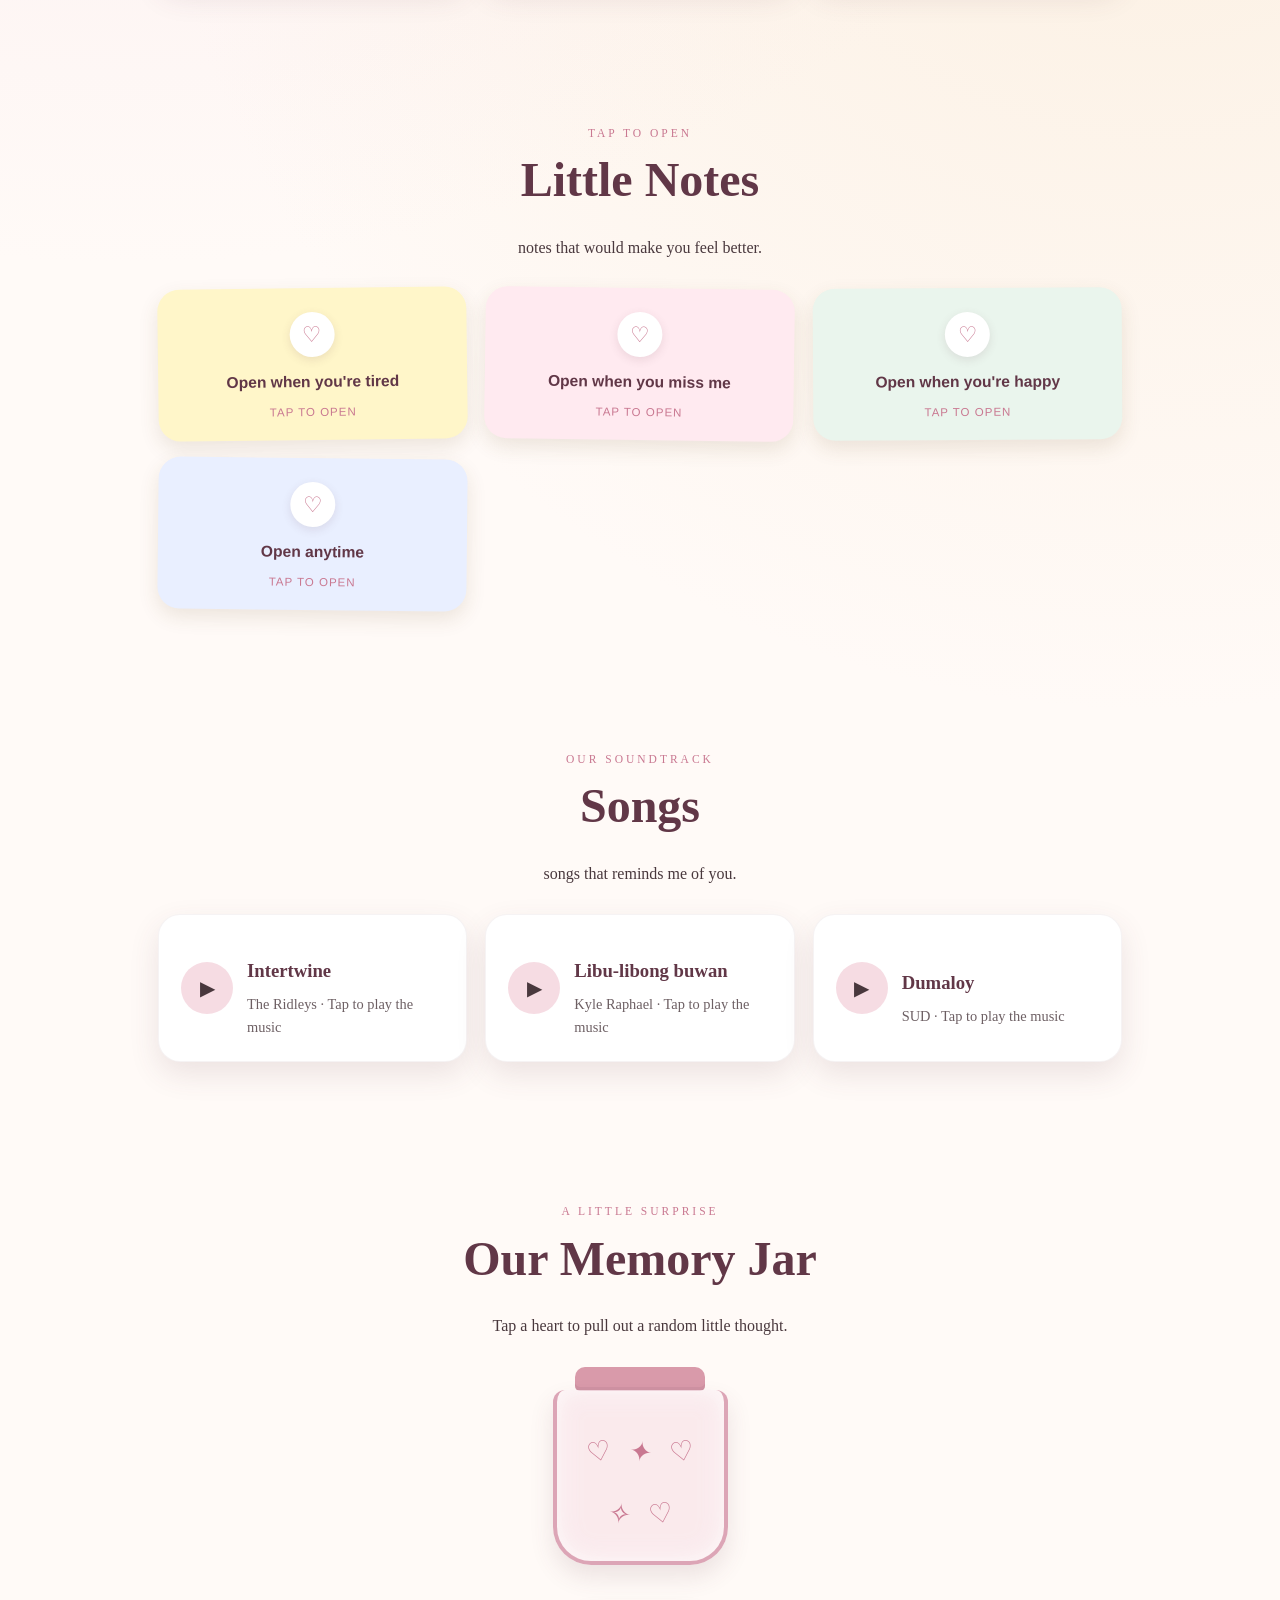
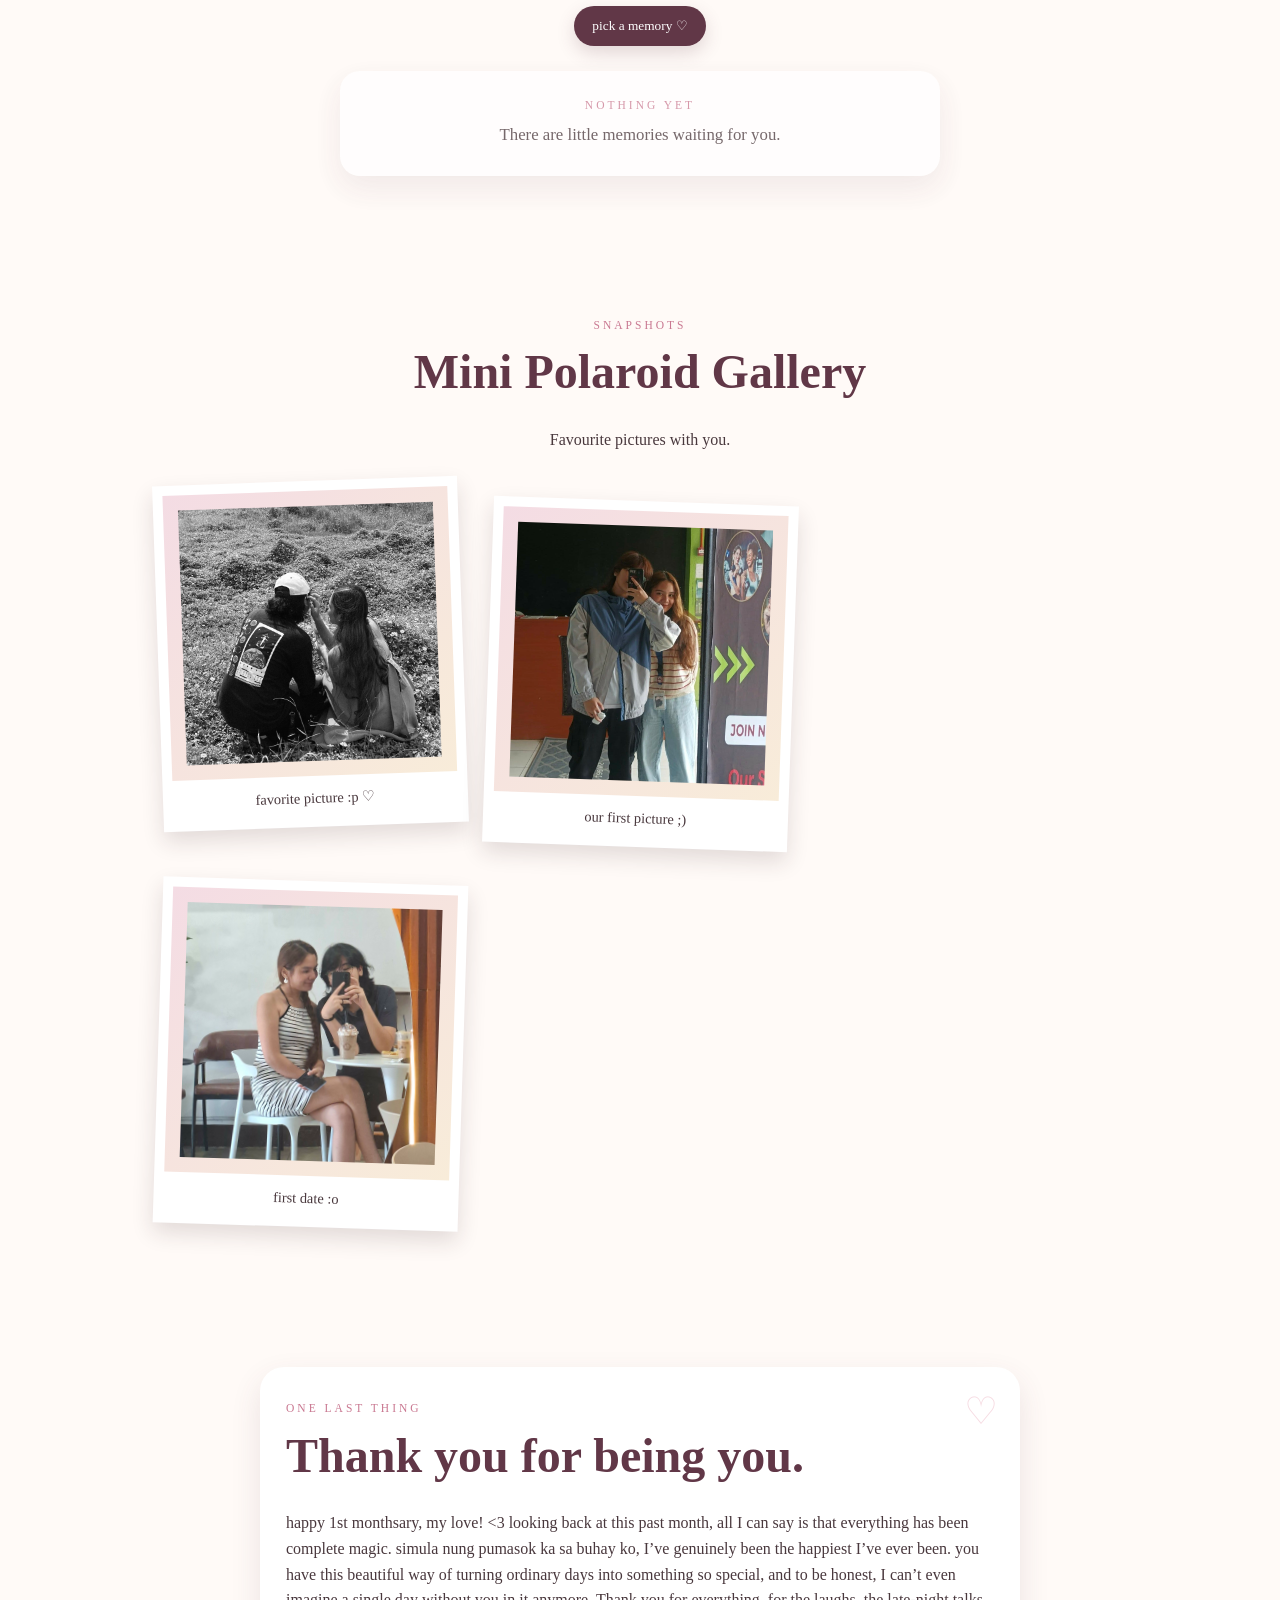
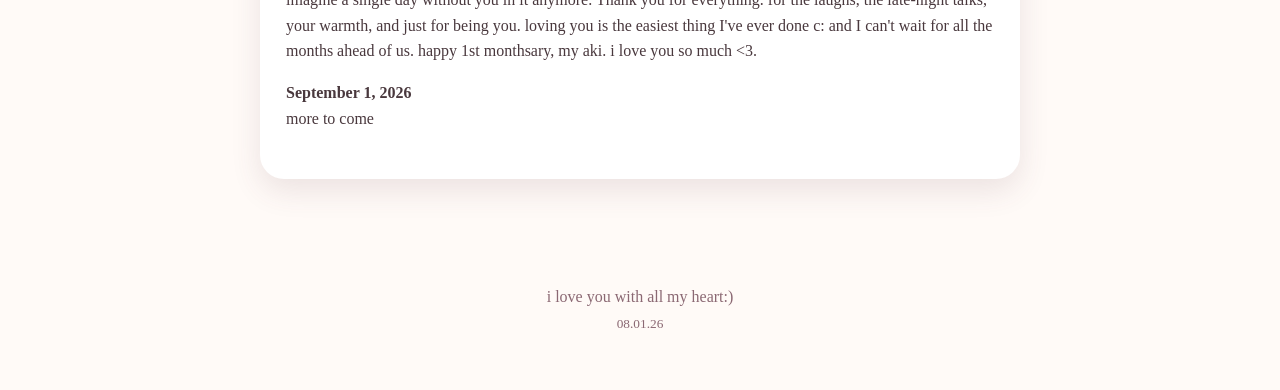
==== commit 2062df0c: "index.html" ====
--- a/index.html
+++ b/index.html
@@ -199,7 +199,7 @@
       </div>
       <p class="caption">our first picture ;)</p>
     </div>
-
+<br>
     <!-- Polaroid 3 -->
     <div class="polaroid">
       <div class="photo">
@@ -214,6 +214,7 @@
 
   </div>
 </section>
+  
 <section>
   <div class="letter">
     <div class="tiny">one last thing</div>
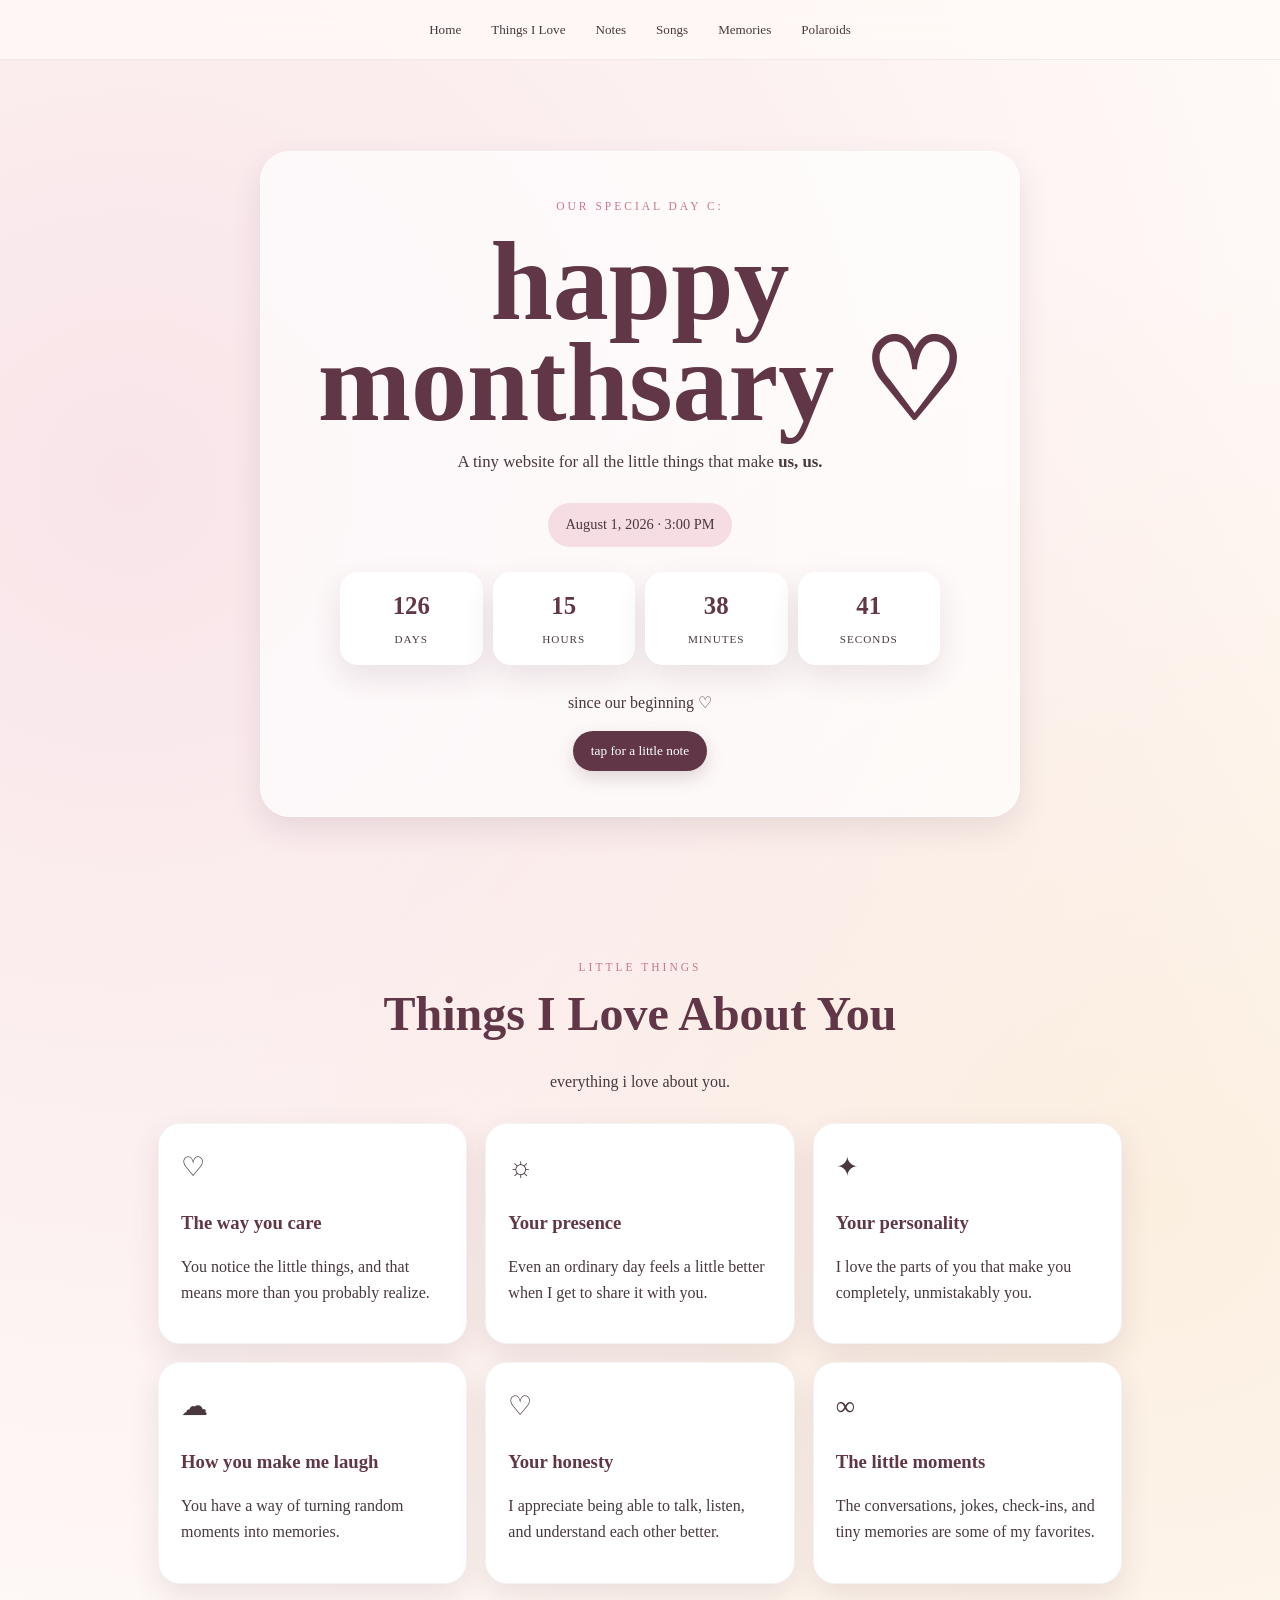
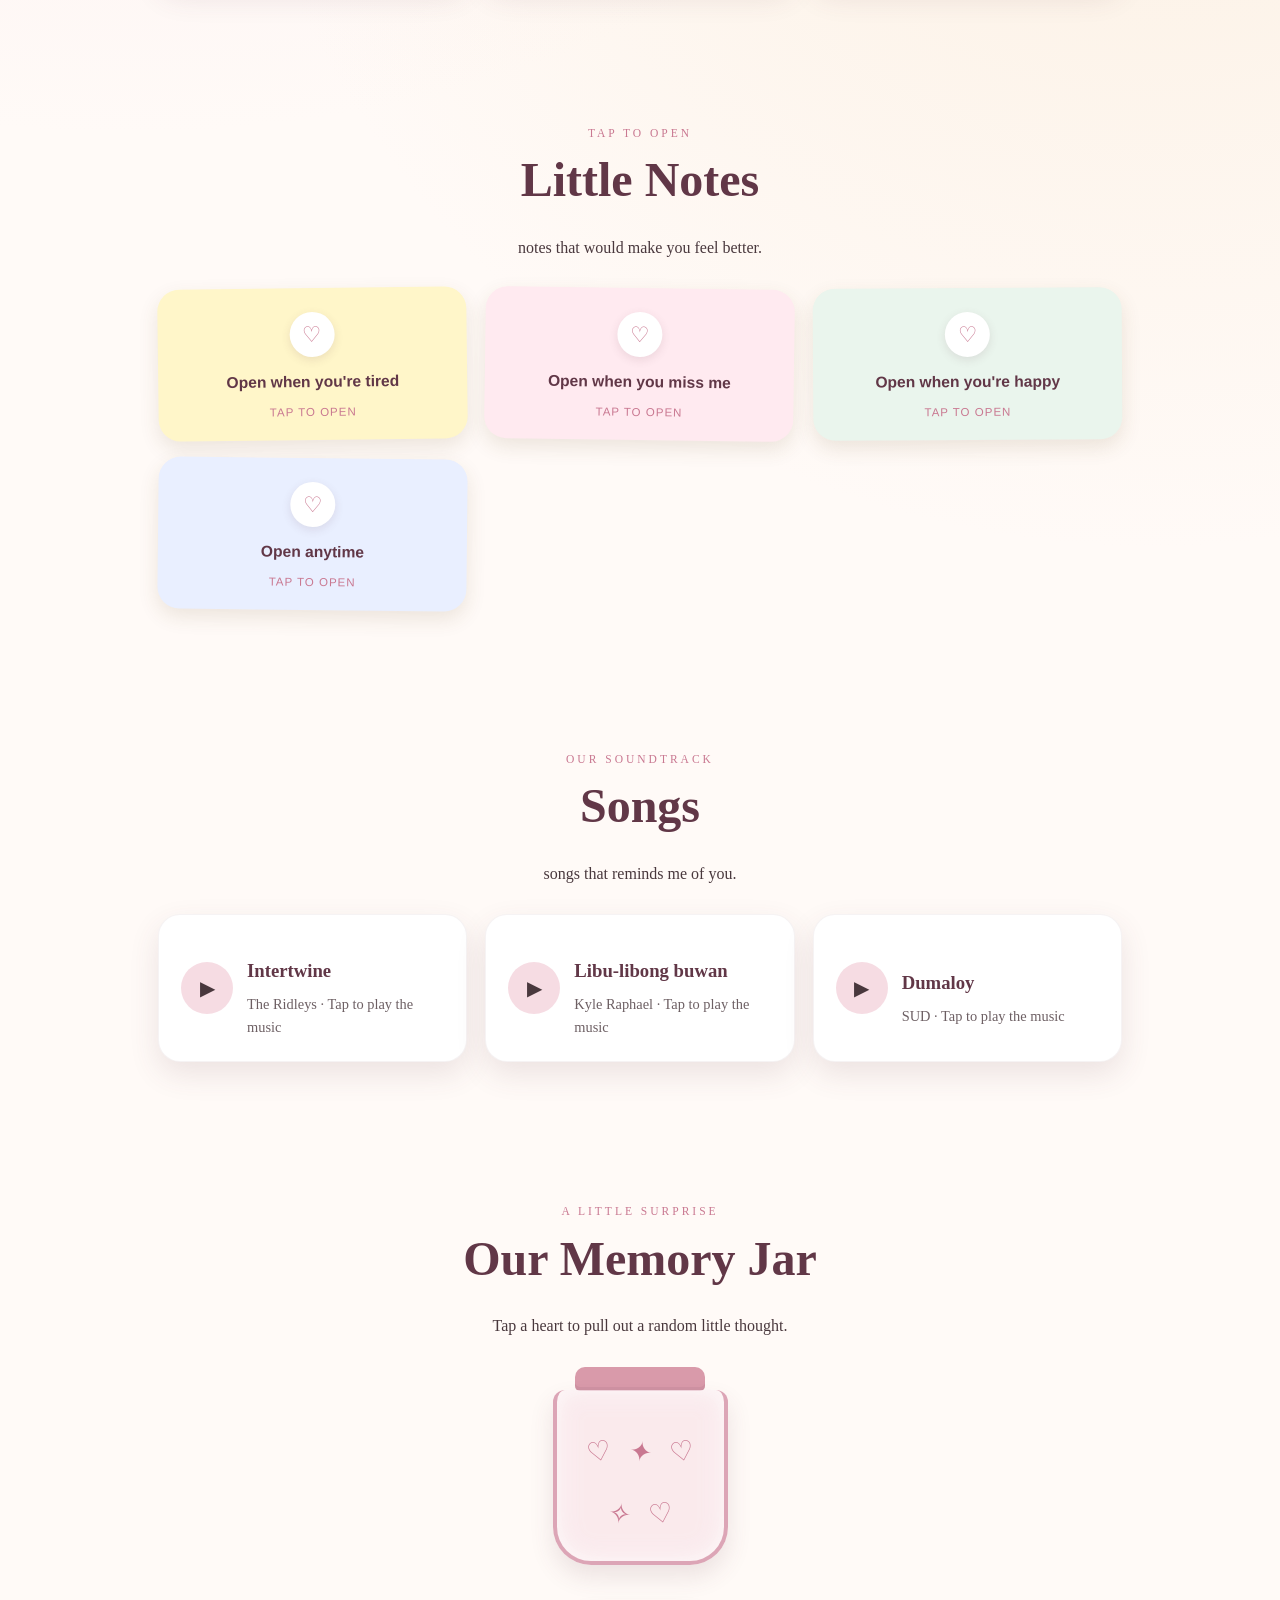
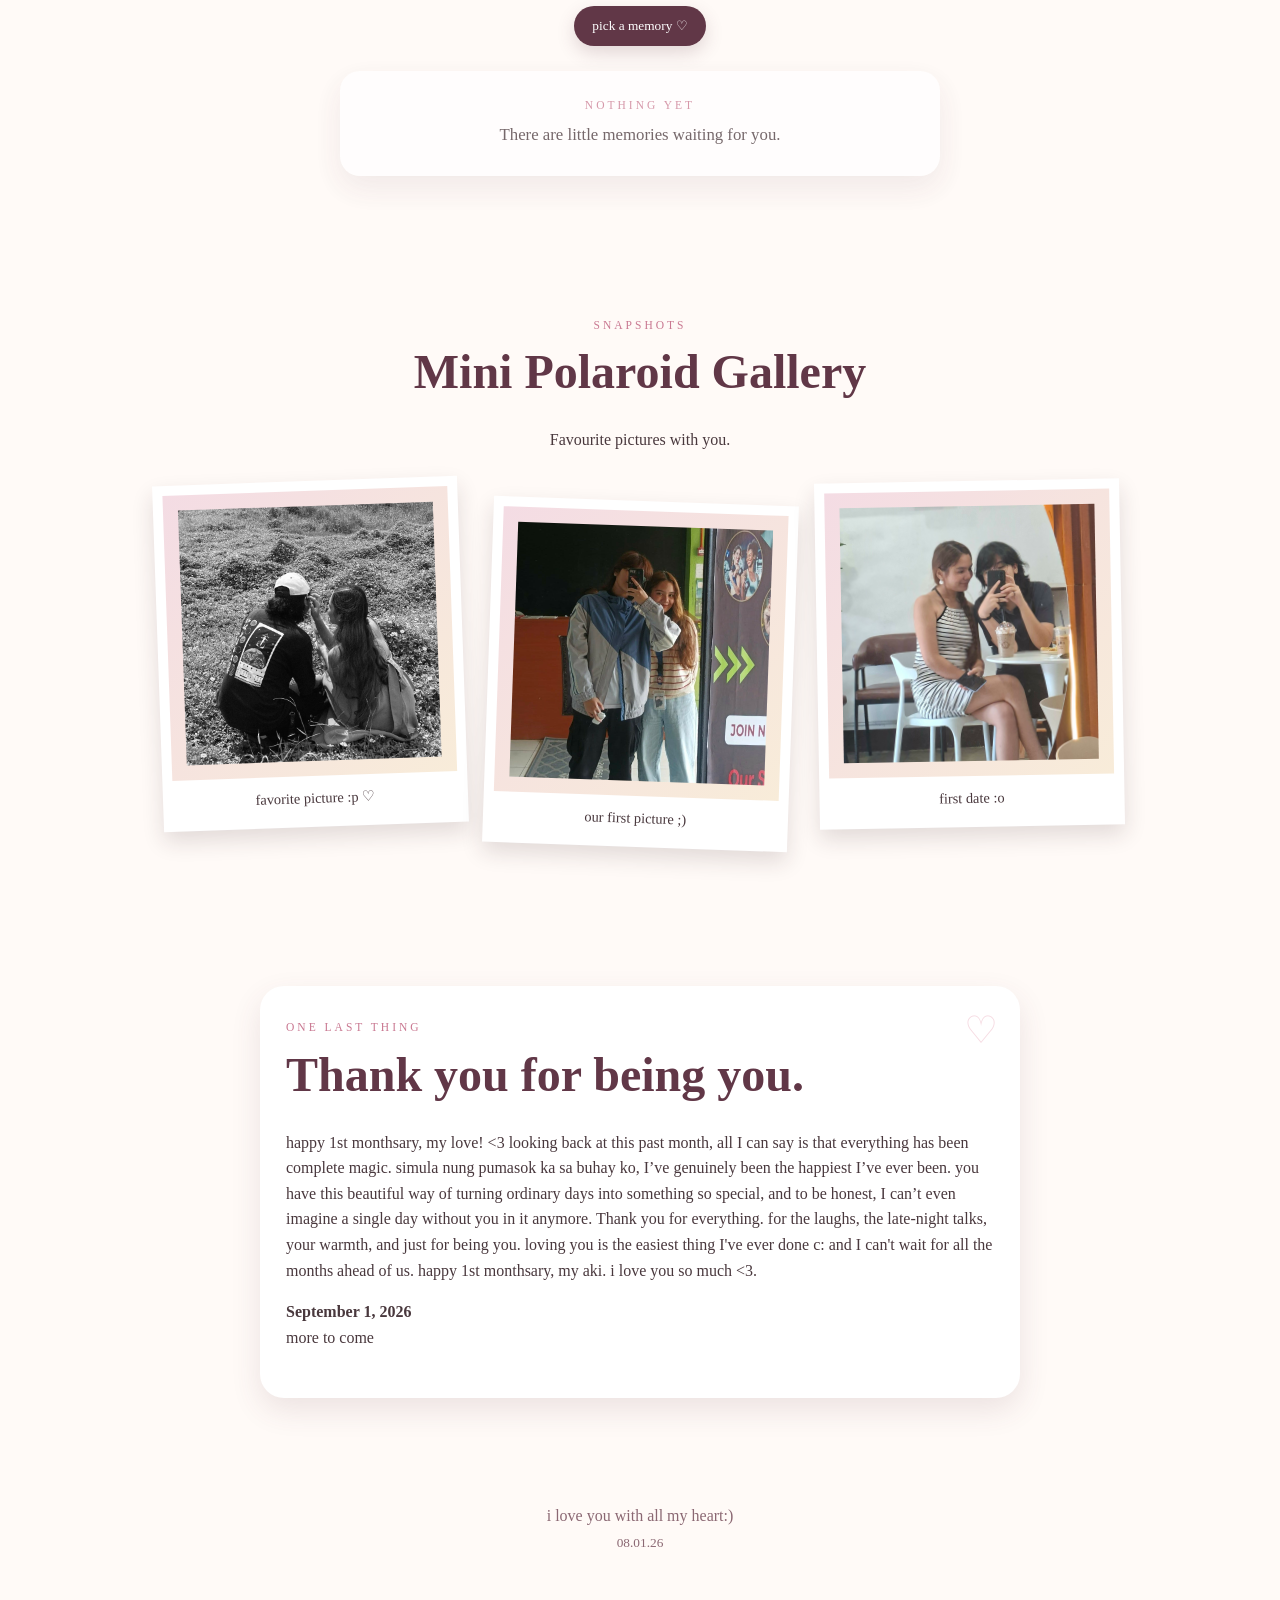
==== commit ee388b8b: "Update index.html" ====
--- a/index.html
+++ b/index.html
@@ -159,6 +159,7 @@
         <span>♡</span><span>✦</span><span>♡</span><span>✧</span><span>♡</span>
       </div>
     </div>
+    
     <button class="button" onclick="pickMemory()">pick a memory ♡</button>
     <div class="memory-result" id="memoryResult" aria-live="polite">
       <span class="tiny">nothing yet</span>
@@ -176,38 +177,29 @@
 
   <div class="polaroids">
 
-    <!-- Polaroid 1 -->
     <div class="polaroid">
       <div class="photo">
-        <img
-          src="c8f0968a-f1ff-48ad-85d4-93b1b56a8812.jpg"
-          alt="a favorite moment"
-          style="width: 100%; height: 100%; object-fit: cover;"
-        >
+        <img src="c8f0968a-f1ff-48ad-85d4-93b1b56a8812.jpg"
+             alt="a favorite moment"
+             style="width:100%; height:100%; object-fit:cover;">
       </div>
       <p class="caption">favorite picture :p ♡</p>
     </div>
 
-    <!-- Polaroid 2 -->
     <div class="polaroid">
       <div class="photo">
-        <img
-          src="32817042-303e-45a3-978d-b0ff4d95a097.jpg"
-          alt="first picture :p"
-          style="width: 100%; height: 100%; object-fit: cover;"
-        >
+        <img src="32817042-303e-45a3-978d-b0ff4d95a097.jpg"
+             alt="first picture :p"
+             style="width:100%; height:100%; object-fit:cover;">
       </div>
       <p class="caption">our first picture ;)</p>
     </div>
-<br>
-    <!-- Polaroid 3 -->
+
     <div class="polaroid">
       <div class="photo">
-        <img
-          src="990c59af-bd1f-4eeb-9ef3-2705260d2bde.jpg"
-          alt="first date c:"
-          style="width: 100%; height: 100%; object-fit: cover;"
-        >
+        <img src="990c59af-bd1f-4eeb-9ef3-2705260d2bde.jpg"
+             alt="first date c:"
+             style="width:100%; height:100%; object-fit:cover;">
       </div>
       <p class="caption">first date :o</p>
     </div>
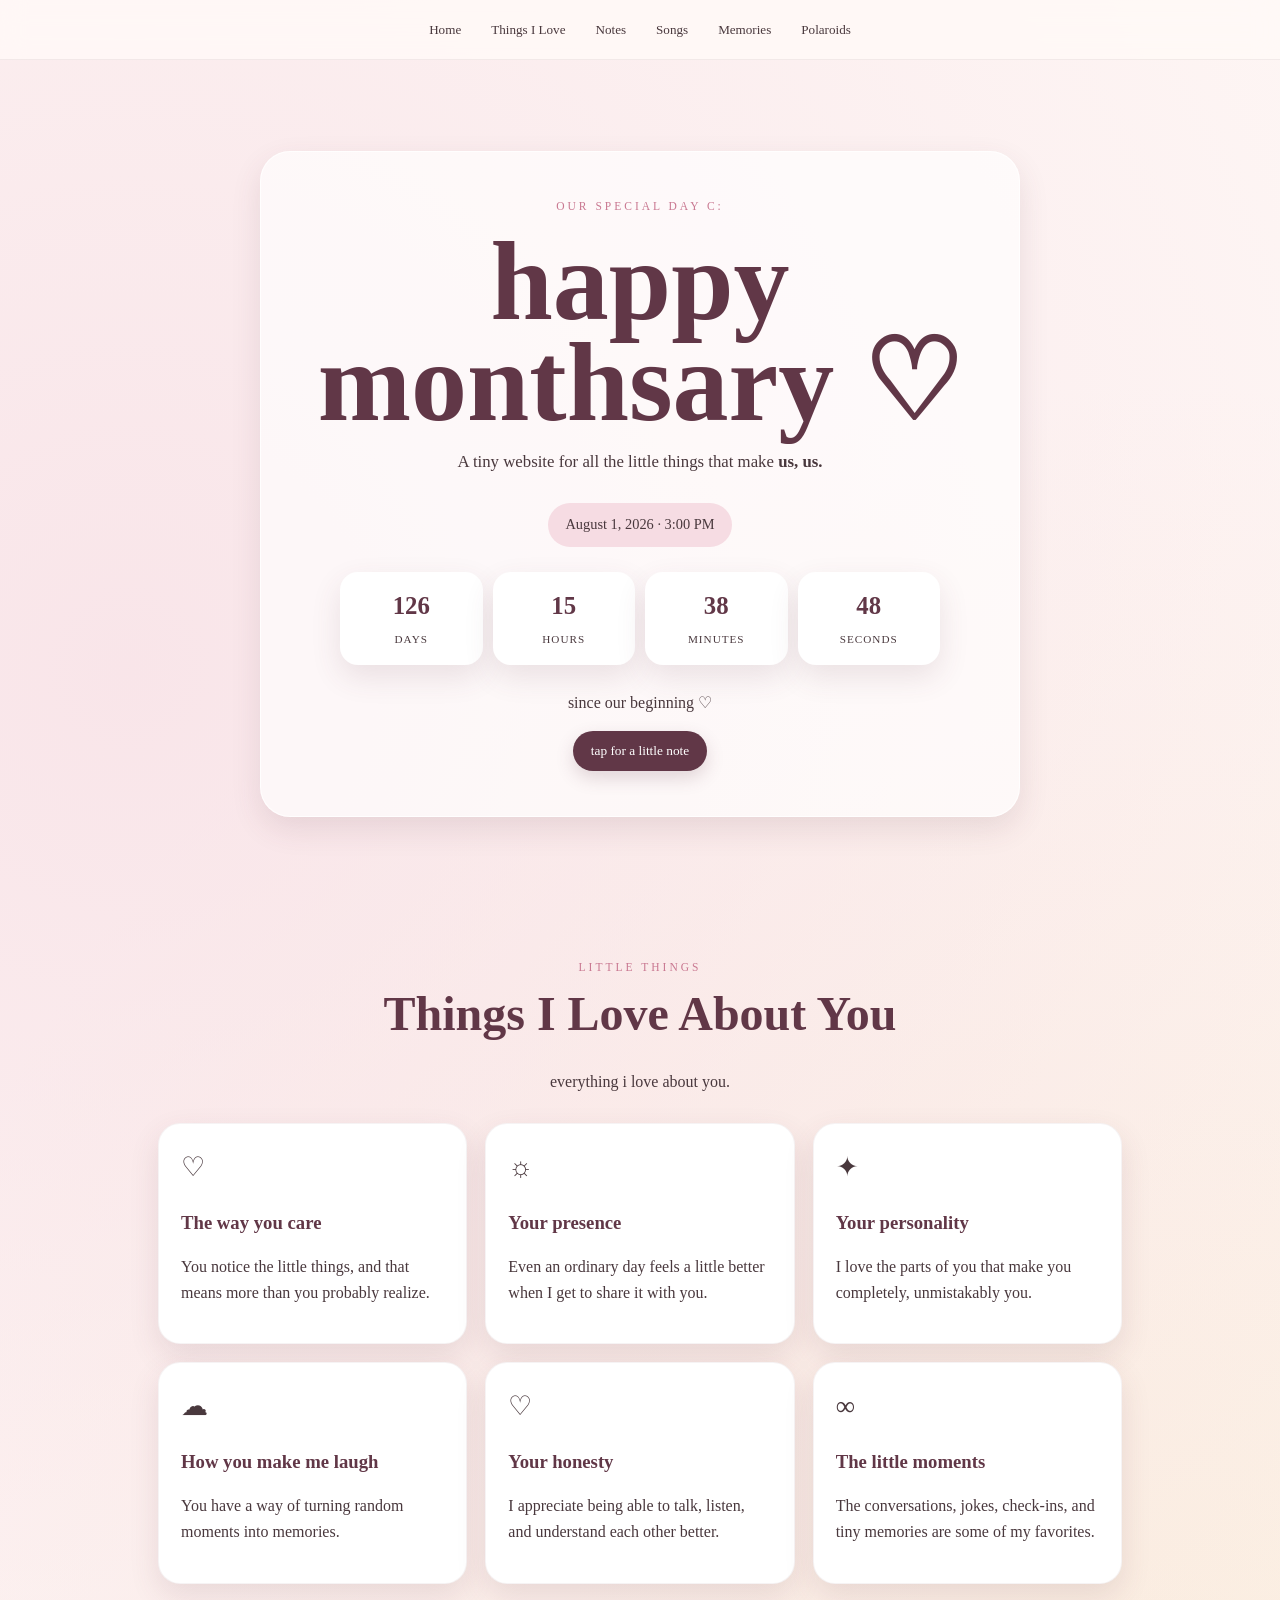
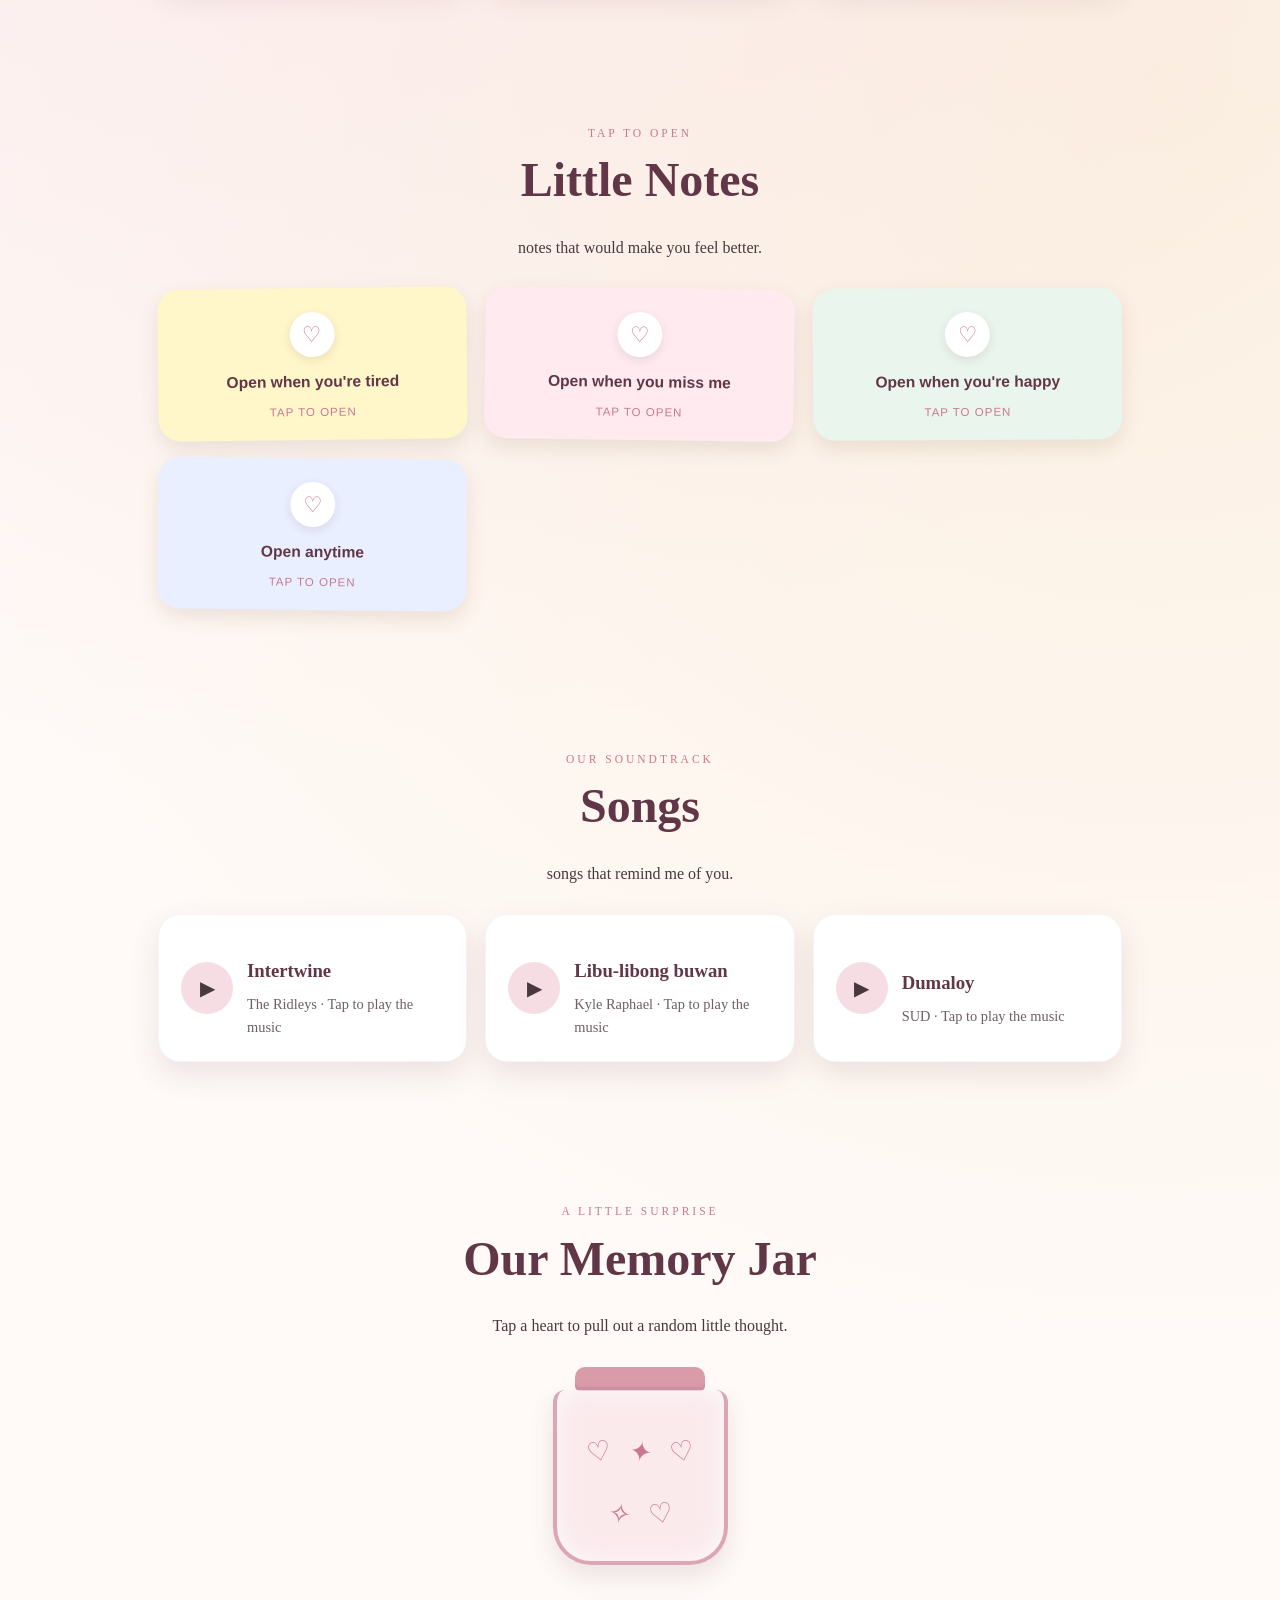
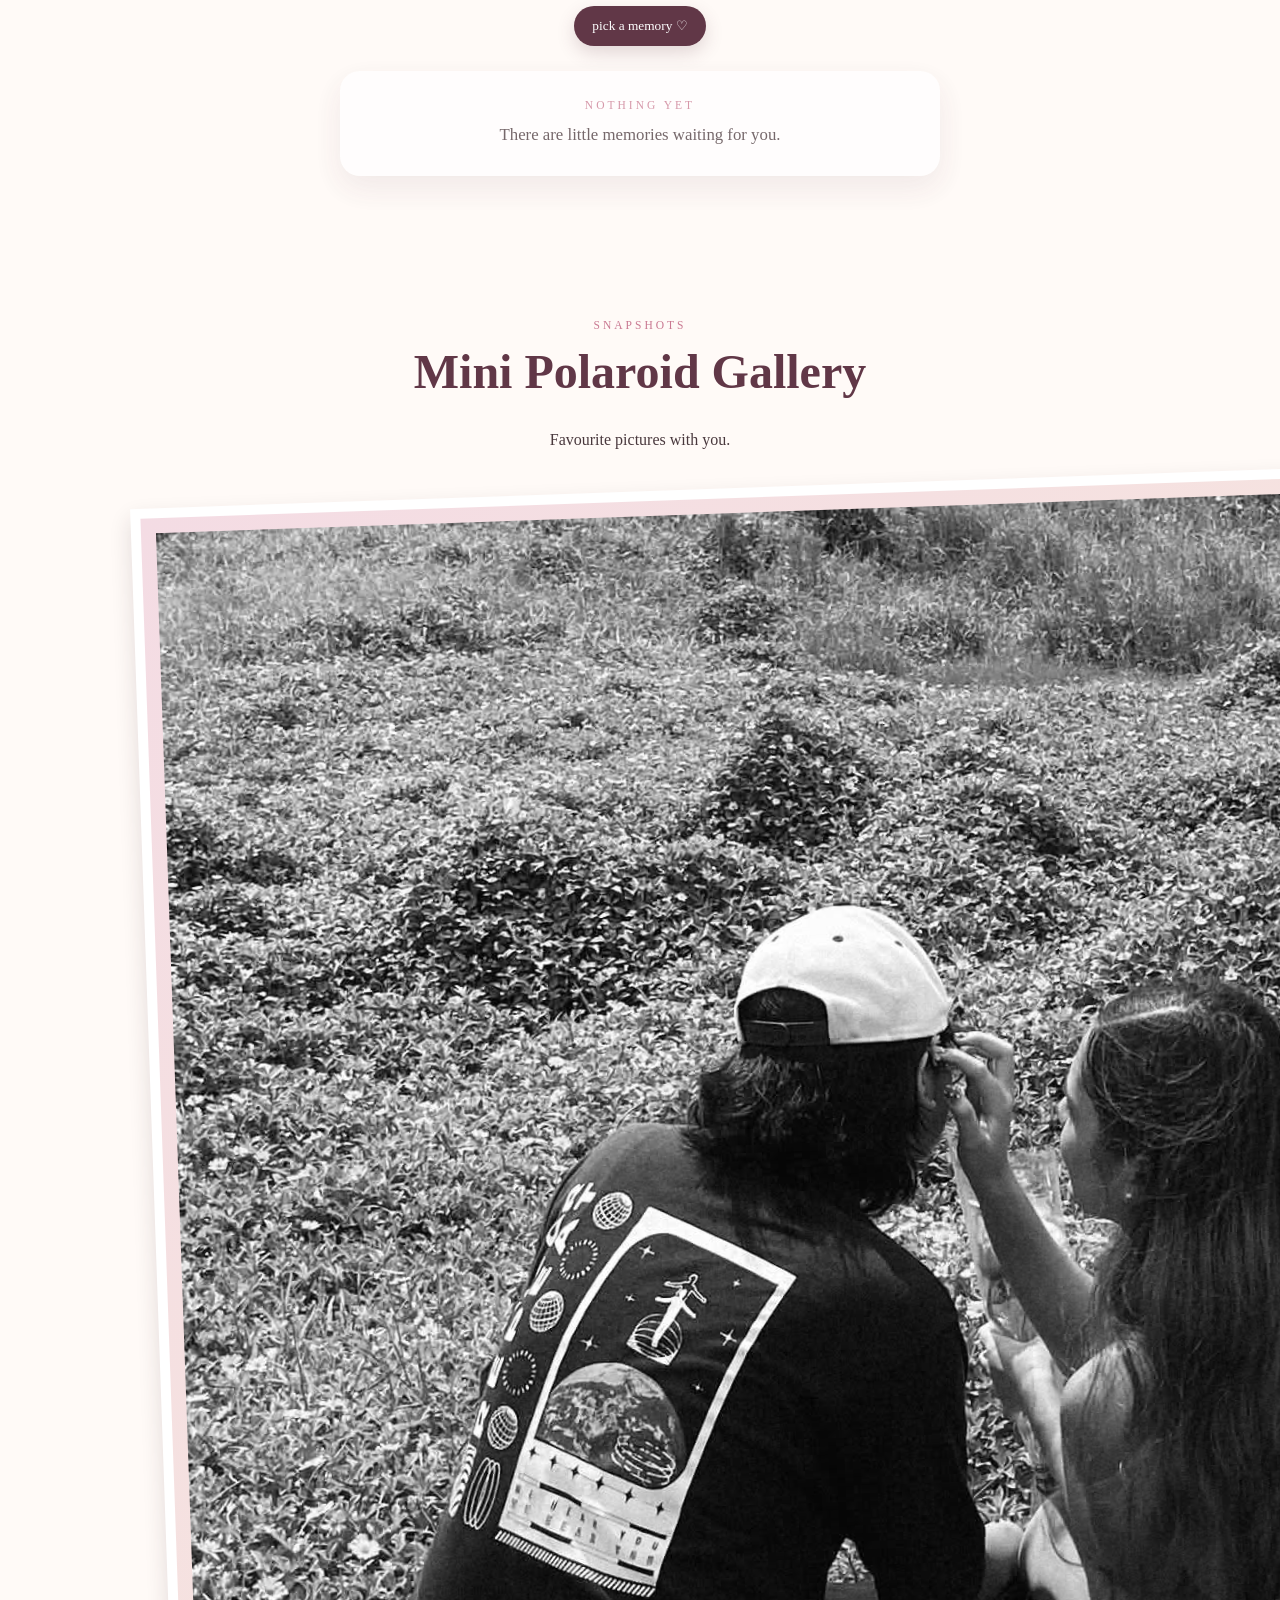
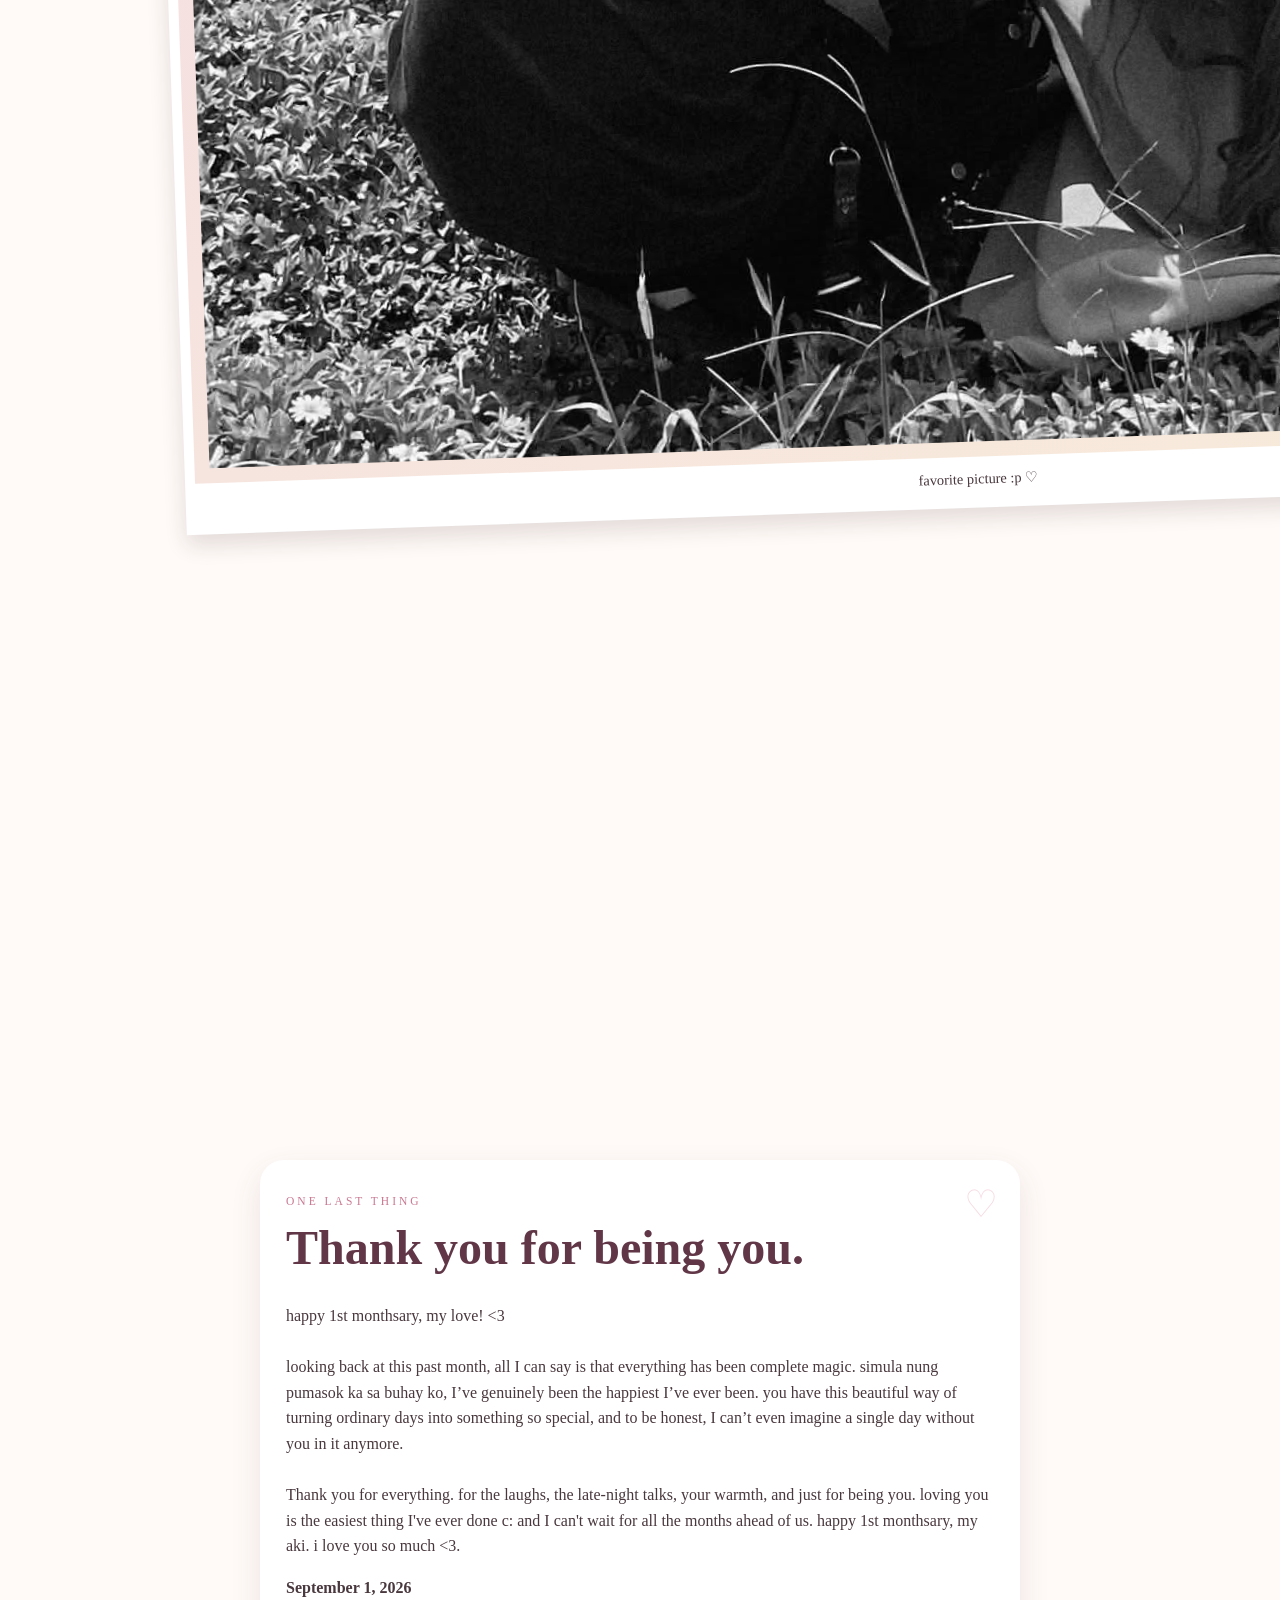
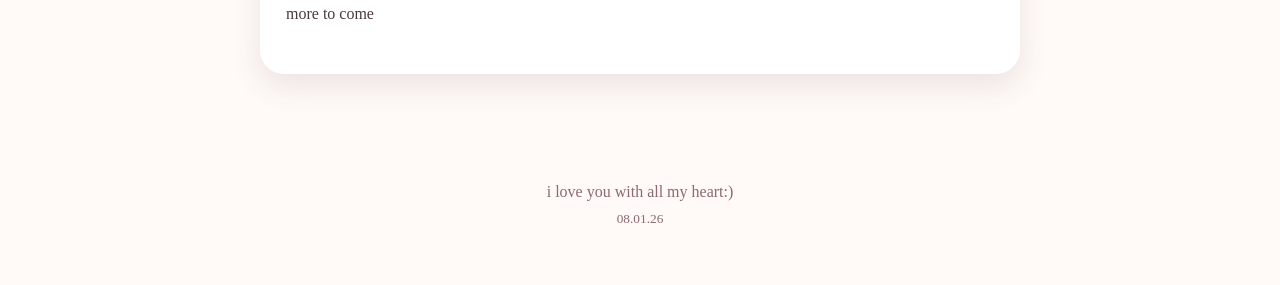
==== commit 3b3c6ee8: "Update index.html" ====
--- a/index.html
+++ b/index.html
@@ -7,6 +7,7 @@
   <title>a little somthing for you :p</title>
   <link rel="stylesheet" href="styles.css">
 </head>
+
 <body>
 
 <nav class="nav">
@@ -20,209 +21,660 @@
   </div>
 </nav>
 
+
+<!-- =========================
+     HERO
+========================= -->
+
 <header class="hero" id="home">
+
   <div class="hero-card">
+
     <div class="tiny">our special day c:</div>
+
     <h1>happy monthsary ♡</h1>
-    <p class="subtitle">A tiny website for all the little things that make <b>us, us.</b></p>
-    <div class="date">August 1, 2026 · 3:00 PM</div>
+
+    <p class="subtitle">
+      A tiny website for all the little things that make <b>us, us.</b>
+    </p>
+
+    <div class="date">
+      August 1, 2026 · 3:00 PM
+    </div>
+
+
+    <!-- TIME COUNTER -->
 
     <div class="counter-grid" id="counter">
-      <div class="counter"><strong id="days">0</strong><small>days</small></div>
-      <div class="counter"><strong id="hours">0</strong><small>hours</small></div>
-      <div class="counter"><strong id="minutes">0</strong><small>minutes</small></div>
-      <div class="counter"><strong id="seconds">0</strong><small>seconds</small></div>
-    </div>
-    <p id="counterLabel">since our beginning ♡</p>
-    <button class="button" onclick="showSecret()">tap for a little note</button>
+
+      <div class="counter">
+        <strong id="days">0</strong>
+        <small>days</small>
+      </div>
+
+      <div class="counter">
+        <strong id="hours">0</strong>
+        <small>hours</small>
+      </div>
+
+      <div class="counter">
+        <strong id="minutes">0</strong>
+        <small>minutes</small>
+      </div>
+
+      <div class="counter">
+        <strong id="seconds">0</strong>
+        <small>seconds</small>
+      </div>
+
+    </div>
+
+    <p id="counterLabel">
+      since our beginning ♡
+    </p>
+
+
+    <!-- SECRET BUTTON -->
+
+    <button class="button" onclick="showSecret()">
+      tap for a little note
+    </button>
+
     <div class="hidden-message" id="secret">
       If you ever forget how special you are to me, come back here. ♡
     </div>
-  </div>
+
+  </div>
+
 </header>
 
+
+
+<!-- =========================
+     THINGS I LOVE
+========================= -->
+
 <section id="reasons">
+
   <div class="section-head">
-    <div class="tiny">little things</div>
-    <h2>Things I Love About You</h2>
-    <p>everything i love about you.</p>
-  </div>
+
+    <div class="tiny">
+      little things
+    </div>
+
+    <h2>
+      Things I Love About You
+    </h2>
+
+    <p>
+      everything i love about you.
+    </p>
+
+  </div>
+
+
   <div class="grid">
-    <article class="card reason"><span>♡</span><h3>The way you care</h3><p>You notice the little things, and that means more than you probably realize.</p></article>
-    <article class="card reason"><span>☼</span><h3>Your presence</h3><p>Even an ordinary day feels a little better when I get to share it with you.</p></article>
-    <article class="card reason"><span>✦</span><h3>Your personality</h3><p>I love the parts of you that make you completely, unmistakably you.</p></article>
-    <article class="card reason"><span>☁</span><h3>How you make me laugh</h3><p>You have a way of turning random moments into memories.</p></article>
-    <article class="card reason"><span>♡</span><h3>Your honesty</h3><p>I appreciate being able to talk, listen, and understand each other better.</p></article>
-    <article class="card reason"><span>∞</span><h3>The little moments</h3><p>The conversations, jokes, check-ins, and tiny memories are some of my favorites.</p></article>
-  </div>
+
+    <article class="card reason">
+      <span>♡</span>
+      <h3>The way you care</h3>
+      <p>
+        You notice the little things, and that means more than you probably realize.
+      </p>
+    </article>
+
+
+    <article class="card reason">
+      <span>☼</span>
+      <h3>Your presence</h3>
+      <p>
+        Even an ordinary day feels a little better when I get to share it with you.
+      </p>
+    </article>
+
+
+    <article class="card reason">
+      <span>✦</span>
+      <h3>Your personality</h3>
+      <p>
+        I love the parts of you that make you completely, unmistakably you.
+      </p>
+    </article>
+
+
+    <article class="card reason">
+      <span>☁</span>
+      <h3>How you make me laugh</h3>
+      <p>
+        You have a way of turning random moments into memories.
+      </p>
+    </article>
+
+
+    <article class="card reason">
+      <span>♡</span>
+      <h3>Your honesty</h3>
+      <p>
+        I appreciate being able to talk, listen, and understand each other better.
+      </p>
+    </article>
+
+
+    <article class="card reason">
+      <span>∞</span>
+      <h3>The little moments</h3>
+      <p>
+        The conversations, jokes, check-ins, and tiny memories are some of my favorites.
+      </p>
+    </article>
+
+  </div>
+
 </section>
 
+
+
+<!-- =========================
+     NOTES
+========================= -->
+
 <section id="notes">
+
   <div class="section-head">
-    <div class="tiny">tap to open</div>
-    <h2>Little Notes</h2>
-    <p>notes that would make you feel better.</p>
-  </div>
+
+    <div class="tiny">
+      tap to open
+    </div>
+
+    <h2>
+      Little Notes
+    </h2>
+
+    <p>
+      notes that would make you feel better.
+    </p>
+
+  </div>
+
 
   <div class="grid notes-grid">
-    <button class="card note sealed" onclick="openNote(this)" aria-label="Open note: when you're tired">
+
+
+    <button
+      class="card note sealed"
+      onclick="openNote(this)"
+      aria-label="Open note: when you're tired"
+    >
+
       <div class="seal">♡</div>
-      <h3>Open when you're tired</h3>
+
+      <h3>
+        Open when you're tired
+      </h3>
+
       <div class="note-content">
-        <p>You don't have to have everything figured out today. Pahinga ka sakin, and always remember na you're doing great c:.</p>
-      </div>
-      <small class="tap-hint">tap to open</small>
+
+        <p>
+          You don't have to have everything figured out today.
+          Pahinga ka sakin, and always remember na you're doing great c:.
+        </p>
+
+      </div>
+
+      <small class="tap-hint">
+        tap to open
+      </small>
+
     </button>
 
-    <button class="card note sealed" onclick="openNote(this)" aria-label="Open note: when you miss me">
+
+
+    <button
+      class="card note sealed"
+      onclick="openNote(this)"
+      aria-label="Open note: when you miss me"
+    >
+
       <div class="seal">♡</div>
-      <h3>Open when you miss me</h3>
+
+      <h3>
+        Open when you miss me
+      </h3>
+
       <div class="note-content">
-        <p>Here's a tiny reminder that somewhere in this world, someone is very grateful that you became part of their life.</p>
-      </div>
-      <small class="tap-hint">tap to open</small>
+
+        <p>
+          Here's a tiny reminder that somewhere in this world,
+          someone is very grateful that you became part of their life.
+        </p>
+
+      </div>
+
+      <small class="tap-hint">
+        tap to open
+      </small>
+
     </button>
 
-    <button class="card note sealed" onclick="openNote(this)" aria-label="Open note: when you're happy">
+
+
+    <button
+      class="card note sealed"
+      onclick="openNote(this)"
+      aria-label="Open note: when you're happy"
+    >
+
       <div class="seal">♡</div>
-      <h3>Open when you're happy</h3>
+
+      <h3>
+        Open when you're happy
+      </h3>
+
       <div class="note-content">
-        <p>I hope you keep that happiness for a long, long time. Your happy moments are worth celebrating.</p>
-      </div>
-      <small class="tap-hint">tap to open</small>
+
+        <p>
+          I hope you keep that happiness for a long, long time.
+          Your happy moments are worth celebrating.
+        </p>
+
+      </div>
+
+      <small class="tap-hint">
+        tap to open
+      </small>
+
     </button>
 
-    <button class="card note sealed" onclick="openNote(this)" aria-label="Open note: anytime">
+
+
+    <button
+      class="card note sealed"
+      onclick="openNote(this)"
+      aria-label="Open note: anytime"
+    >
+
       <div class="seal">♡</div>
-      <h3>Open anytime</h3>
+
+      <h3>
+        Open anytime
+      </h3>
+
       <div class="note-content">
-        <p>Thank you for choosing to let me know you, and for giving me the priviledge to love you.</p>
-      </div>
-      <small class="tap-hint">tap to open</small>
+
+        <p>
+          Thank you for choosing to let me know you,
+          and for giving me the privilege to love you.
+        </p>
+
+      </div>
+
+      <small class="tap-hint">
+        tap to open
+      </small>
+
     </button>
-  </div>
+
+  </div>
+
 </section>
 
+
+
+<!-- =========================
+     SONGS
+========================= -->
+
 <section id="songs">
+
   <div class="section-head">
-    <div class="tiny">our soundtrack</div>
-    <h2>Songs</h2>
-    <p>songs that reminds me of you.</p>
-  </div>
+
+    <div class="tiny">
+      our soundtrack
+    </div>
+
+    <h2>
+      Songs
+    </h2>
+
+    <p>
+      songs that remind me of you.
+    </p>
+
+  </div>
+
+
   <div class="grid">
-    
-  
-    <article class="card song player-card" onclick="togglePlay(this)">
-      <div class="song-icon play-btn">▶</div>
+
+
+    <article
+      class="card song player-card"
+      onclick="togglePlay(this)"
+    >
+
+      <div class="song-icon play-btn">
+        ▶
+      </div>
+
       <div>
-        <h3>Intertwine</h3>
-        <p>The Ridleys · Tap to play the music</p>
-      </div>
-      <audio src="Over October - Intertwine (Official Lyric Video) ft. The Ridleys.mp3" preload="none"></audio>
-    </article>
-
-   
-    <article class="card song player-card" onclick="togglePlay(this)">
-      <div class="song-icon play-btn">▶</div>
+
+        <h3>
+          Intertwine
+        </h3>
+
+        <p>
+          The Ridleys · Tap to play the music
+        </p>
+
+      </div>
+
+      <audio
+        src="Over October - Intertwine (Official Lyric Video) ft. The Ridleys.mp3"
+        preload="none"
+      ></audio>
+
+    </article>
+
+
+
+    <article
+      class="card song player-card"
+      onclick="togglePlay(this)"
+    >
+
+      <div class="song-icon play-btn">
+        ▶
+      </div>
+
       <div>
-        <h3>Libu-libong buwan</h3>
-        <p>Kyle Raphael · Tap to play the music</p>
-      </div>
-      <audio src="Libu-Libong Buwan (Uuwian) - Kyle Raphael (Lyric Video).mp3" preload="none"></audio>
-    </article>
-
-   
-    <article class="card song player-card" onclick="togglePlay(this)">
-      <div class="song-icon play-btn">▶</div>
+
+        <h3>
+          Libu-libong buwan
+        </h3>
+
+        <p>
+          Kyle Raphael · Tap to play the music
+        </p>
+
+      </div>
+
+      <audio
+        src="Libu-Libong Buwan (Uuwian) - Kyle Raphael (Lyric Video).mp3"
+        preload="none"
+      ></audio>
+
+    </article>
+
+
+
+    <article
+      class="card song player-card"
+      onclick="togglePlay(this)"
+    >
+
+      <div class="song-icon play-btn">
+        ▶
+      </div>
+
       <div>
-        <h3>Dumaloy </h3>
-        <p>SUD · Tap to play the music</p>
-      </div>
-      <!-- Add your audio file link here -->
-      <audio src="SUD - Dumaloy (Official Audio).mp3" preload="none"></audio>
-    </article>
-
-  </div>
+
+        <h3>
+          Dumaloy
+        </h3>
+
+        <p>
+          SUD · Tap to play the music
+        </p>
+
+      </div>
+
+      <audio
+        src="SUD - Dumaloy (Official Audio).mp3"
+        preload="none"
+      ></audio>
+
+    </article>
+
+  </div>
+
 </section>
 
+
+
+<!-- =========================
+     MEMORY JAR
+========================= -->
+
 <section id="memories">
+
   <div class="section-head">
-    <div class="tiny">a little surprise</div>
-    <h2>Our Memory Jar</h2>
-    <p>Tap a heart to pull out a random little thought.</p>
-  </div>
+
+    <div class="tiny">
+      a little surprise
+    </div>
+
+    <h2>
+      Our Memory Jar
+    </h2>
+
+    <p>
+      Tap a heart to pull out a random little thought.
+    </p>
+
+  </div>
+
 
   <div class="memory-jar-wrap">
-    <div class="jar" id="jar" aria-label="Memory jar">
+
+    <div
+      class="jar"
+      id="jar"
+      aria-label="Memory jar"
+    >
+
       <div class="jar-lid"></div>
+
       <div class="jar-body">
-        <span>♡</span><span>✦</span><span>♡</span><span>✧</span><span>♡</span>
-      </div>
-    </div>
-    
-    <button class="button" onclick="pickMemory()">pick a memory ♡</button>
-    <div class="memory-result" id="memoryResult" aria-live="polite">
-      <span class="tiny">nothing yet</span>
-      <p>There are little memories waiting for you.</p>
-    </div>
-  </div>
+
+        <span>♡</span>
+        <span>✦</span>
+        <span>♡</span>
+        <span>✧</span>
+        <span>♡</span>
+
+      </div>
+
+    </div>
+
+
+    <button
+      class="button"
+      onclick="pickMemory()"
+    >
+      pick a memory ♡
+    </button>
+
+
+    <div
+      class="memory-result"
+      id="memoryResult"
+      aria-live="polite"
+    >
+
+      <span class="tiny">
+        nothing yet
+      </span>
+
+      <p>
+        There are little memories waiting for you.
+      </p>
+
+    </div>
+
+  </div>
+
 </section>
 
+
+
+<!-- =========================
+     POLAROID GALLERY
+========================= -->
+
 <section id="gallery">
+
   <div class="section-head">
-    <div class="tiny">snapshots</div>
-    <h2>Mini Polaroid Gallery</h2>
-    <p>Favourite pictures with you.</p>
-  </div>
+
+    <div class="tiny">
+      snapshots
+    </div>
+
+    <h2>
+      Mini Polaroid Gallery
+    </h2>
+
+    <p>
+      Favourite pictures with you.
+    </p>
+
+  </div>
+
 
   <div class="polaroids">
 
+
+    <!-- POLAROID 1 -->
+
     <div class="polaroid">
+
       <div class="photo">
-        <img src="c8f0968a-f1ff-48ad-85d4-93b1b56a8812.jpg"
-             alt="a favorite moment"
-             style="width:100%; height:100%; object-fit:cover;">
-      </div>
-      <p class="caption">favorite picture :p ♡</p>
-    </div>
+
+        <img
+          src="c8f0968a-f1ff-48ad-85d4-93b1b56a8812.jpg"
+          alt="a favorite moment"
+        >
+
+      </div>
+
+      <p class="caption">
+        favorite picture :p ♡
+      </p>
+
+    </div>
+
+
+
+    <!-- POLAROID 2 -->
 
     <div class="polaroid">
+
       <div class="photo">
-        <img src="32817042-303e-45a3-978d-b0ff4d95a097.jpg"
-             alt="first picture :p"
-             style="width:100%; height:100%; object-fit:cover;">
-      </div>
-      <p class="caption">our first picture ;)</p>
-    </div>
+
+        <img
+          src="32817042-303e-45a3-978d-b0ff4d95a097.jpg"
+          alt="first picture :p"
+        >
+
+      </div>
+
+      <p class="caption">
+        our first picture ;)
+      </p>
+
+    </div>
+
+
+
+    <!-- POLAROID 3 -->
 
     <div class="polaroid">
+
       <div class="photo">
-        <img src="990c59af-bd1f-4eeb-9ef3-2705260d2bde.jpg"
-             alt="first date c:"
-             style="width:100%; height:100%; object-fit:cover;">
-      </div>
-      <p class="caption">first date :o</p>
-    </div>
-
-  </div>
+
+        <img
+          src="990c59af-bd1f-4eeb-9ef3-2705260d2bde.jpg"
+          alt="first date c:"
+        >
+
+      </div>
+
+      <p class="caption">
+        first date :o
+      </p>
+
+    </div>
+
+
+  </div>
+
 </section>
-  
+
+
+
+<!-- =========================
+     LETTER
+========================= -->
+
 <section>
+
   <div class="letter">
-    <div class="tiny">one last thing</div>
-    <h2>Thank you for being you.</h2>
-    <p>happy 1st monthsary, my love! <3
-looking back at this past month, all I can say is that everything has been complete magic. simula nung pumasok ka sa buhay ko, I’ve genuinely been the happiest I’ve ever been. you have this beautiful way of turning ordinary days into something so special, and to be honest, I can’t even imagine a single day without you in it anymore.
-Thank you for everything. for the laughs, the late-night talks, your warmth, and just for being you. loving you is the easiest thing I've ever done c: and I can't wait for all the months ahead of us. happy 1st monthsary, my aki. i love you so much <3.</p>
-    <p><b>September 1, 2026</b><br>more to come</p>
-  </div>
+
+    <div class="tiny">
+      one last thing
+    </div>
+
+    <h2>
+      Thank you for being you.
+    </h2>
+
+    <p>
+      happy 1st monthsary, my love! &lt;3
+      <br><br>
+
+      looking back at this past month, all I can say is that everything has been
+      complete magic. simula nung pumasok ka sa buhay ko, I’ve genuinely been
+      the happiest I’ve ever been. you have this beautiful way of turning ordinary
+      days into something so special, and to be honest, I can’t even imagine a
+      single day without you in it anymore.
+
+      <br><br>
+
+      Thank you for everything. for the laughs, the late-night talks, your warmth,
+      and just for being you. loving you is the easiest thing I've ever done c:
+      and I can't wait for all the months ahead of us.
+
+      happy 1st monthsary, my aki.
+      i love you so much &lt;3.
+    </p>
+
+    <p>
+      <b>September 1, 2026</b>
+      <br>
+      more to come
+    </p>
+
+  </div>
+
 </section>
 
+
+
+<!-- =========================
+     FOOTER
+========================= -->
+
 <footer>
-i love you with all my heart:)<br>
-  <small>08.01.26</small>
+
+  i love you with all my heart:)<br>
+
+  <small>
+    08.01.26
+  </small>
+
 </footer>
 
+
+
 <script src="script.js"></script>
+
 </body>
 </html>
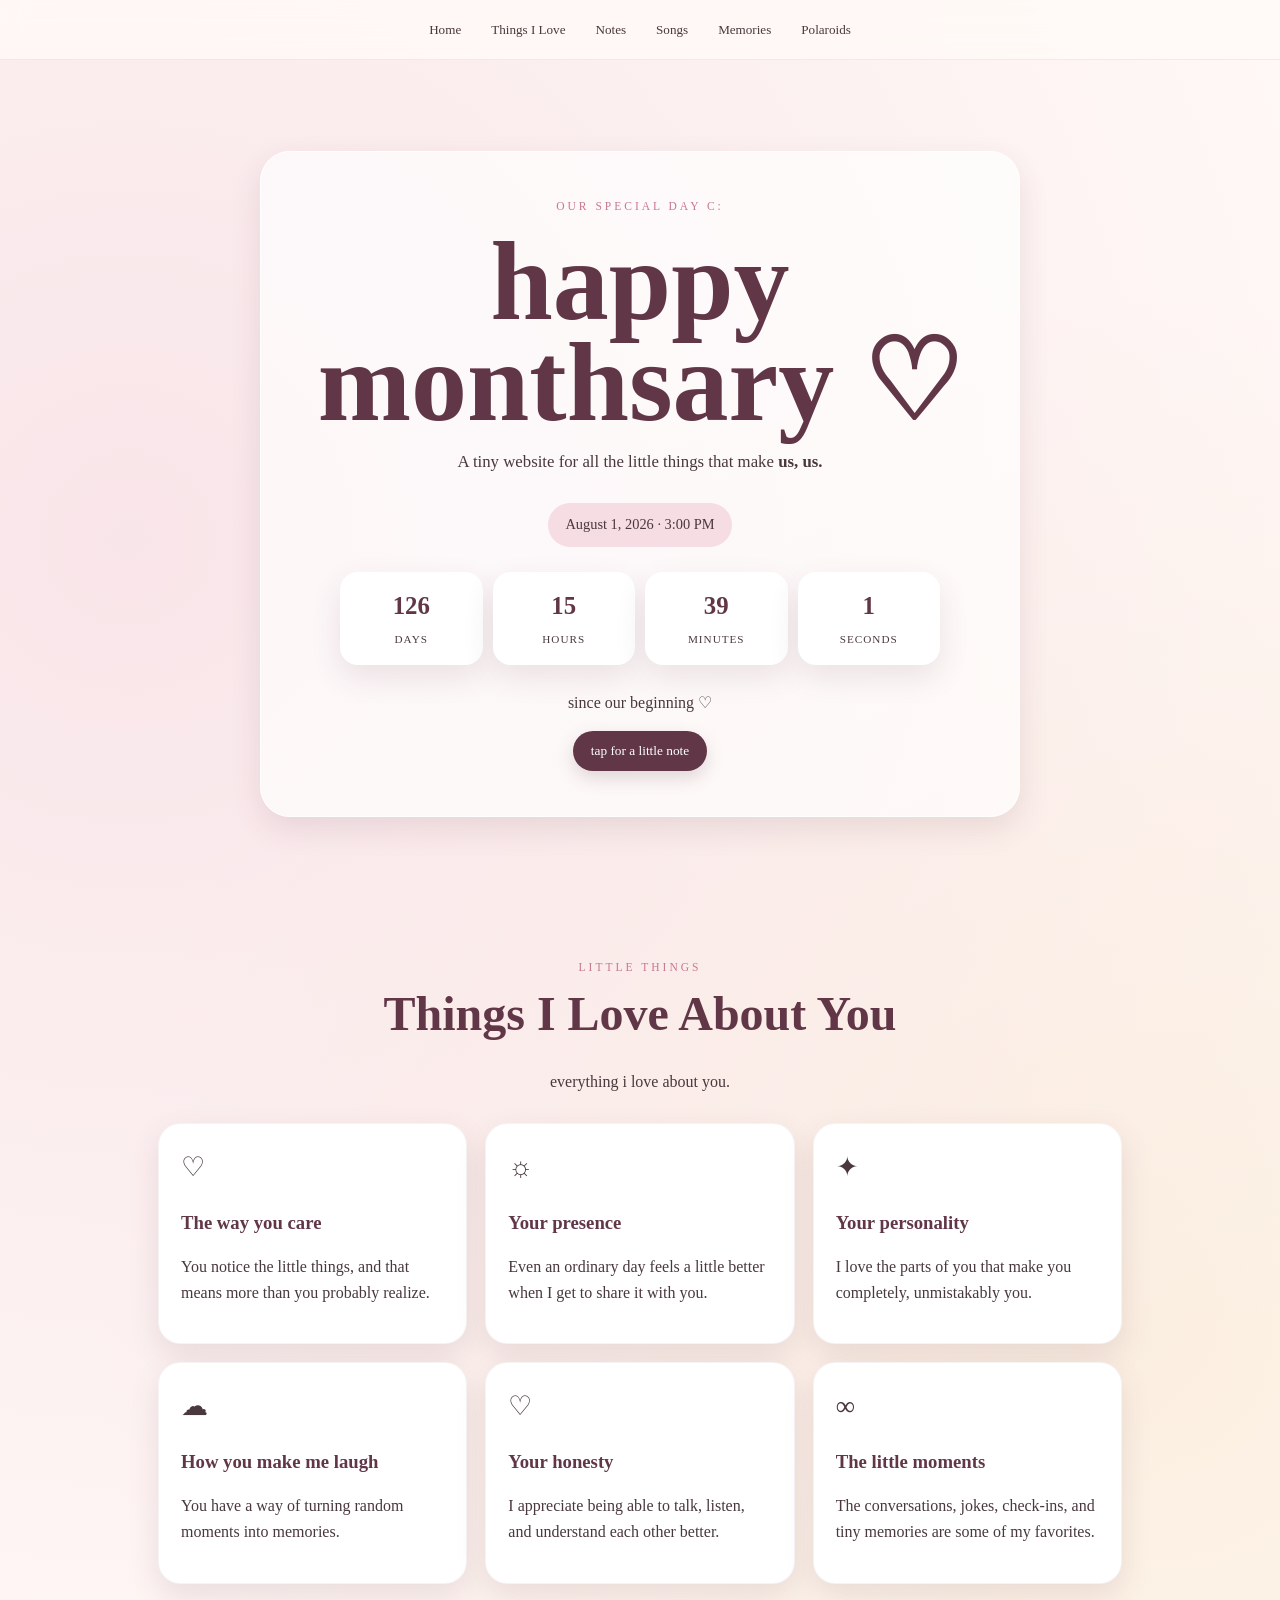
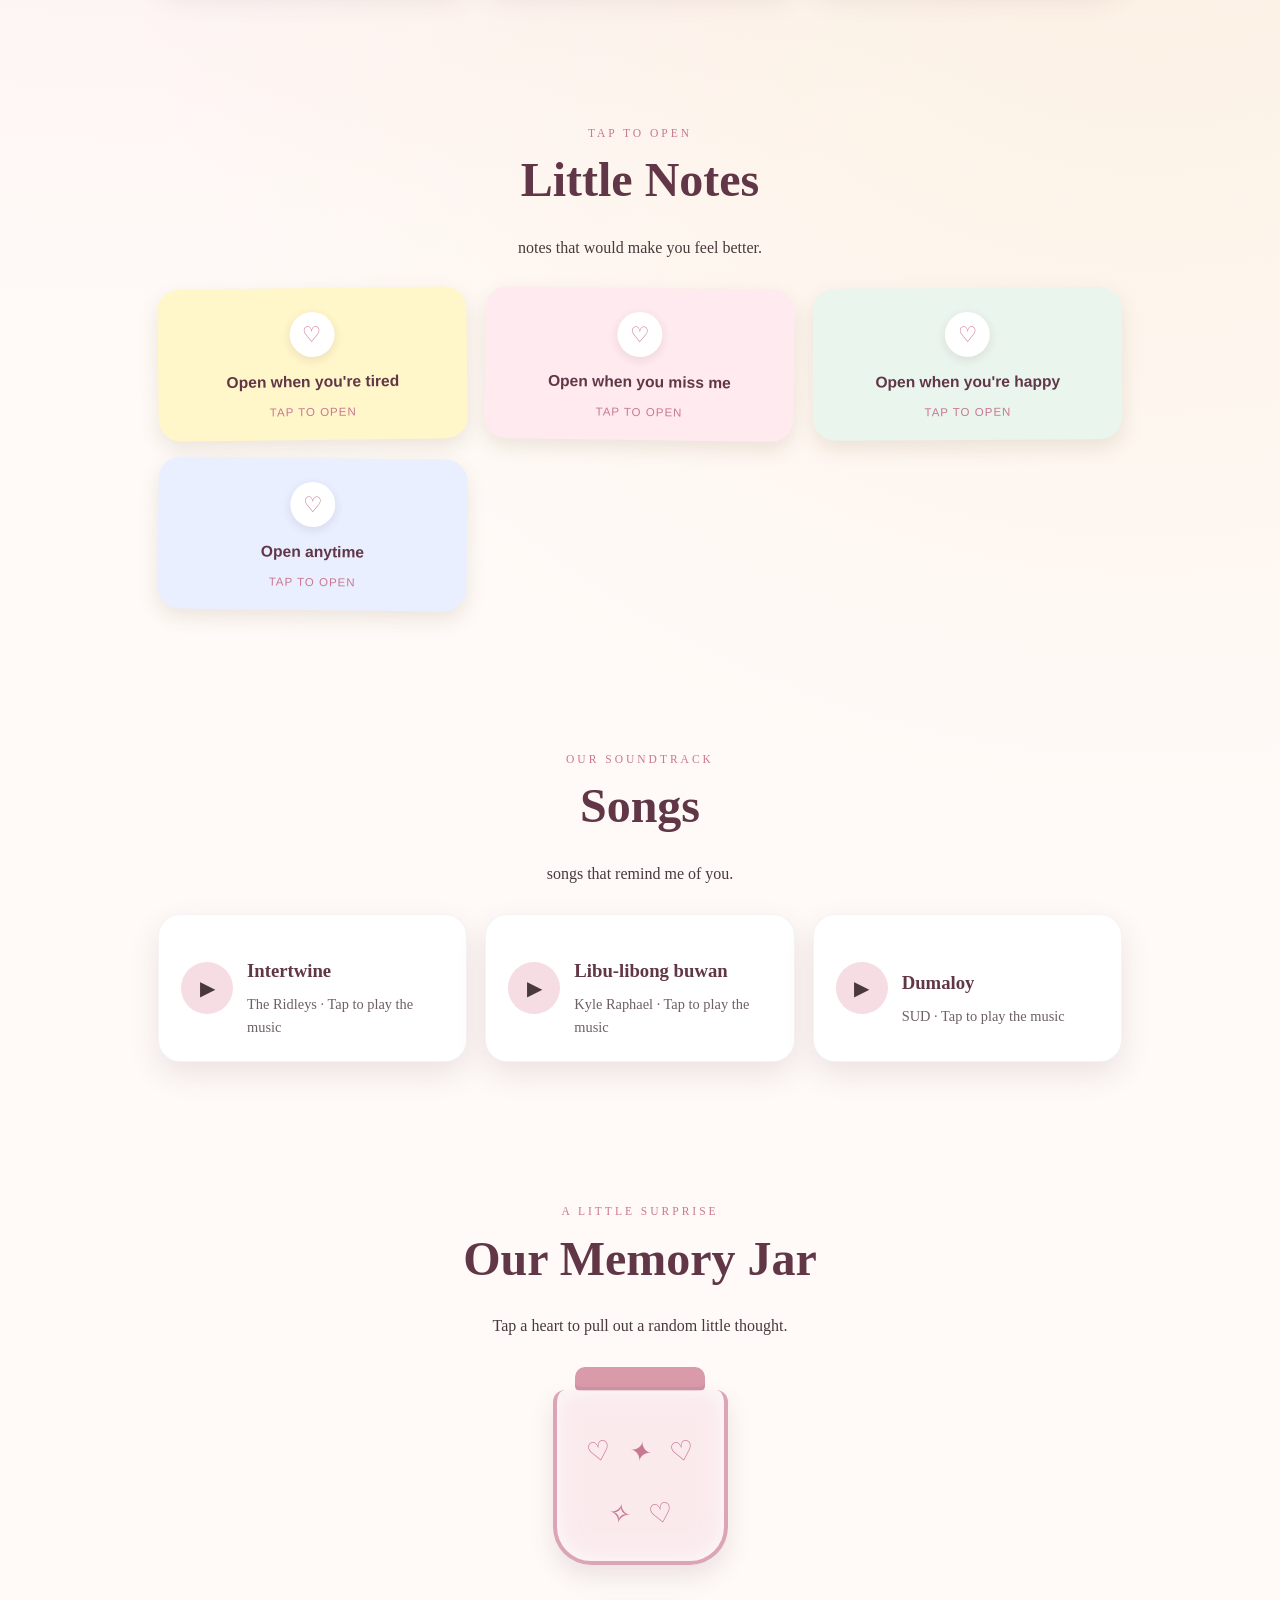
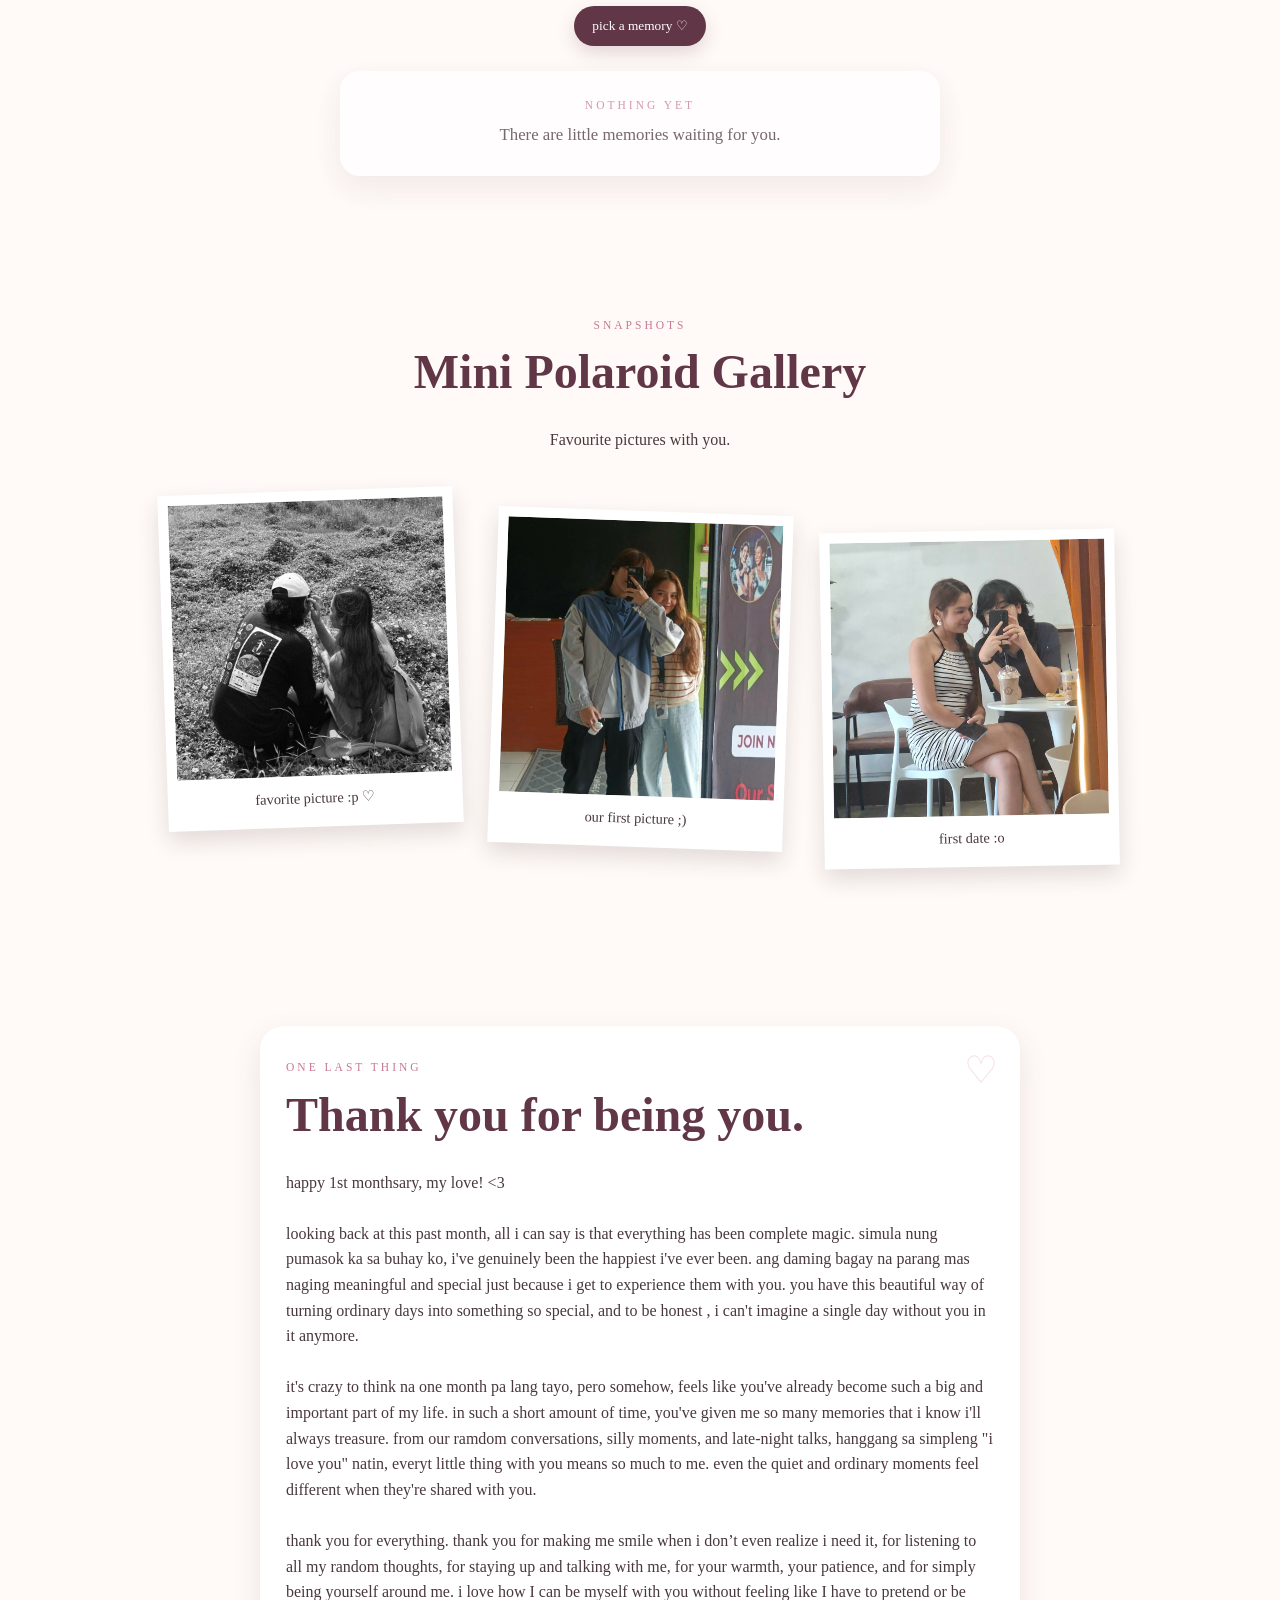
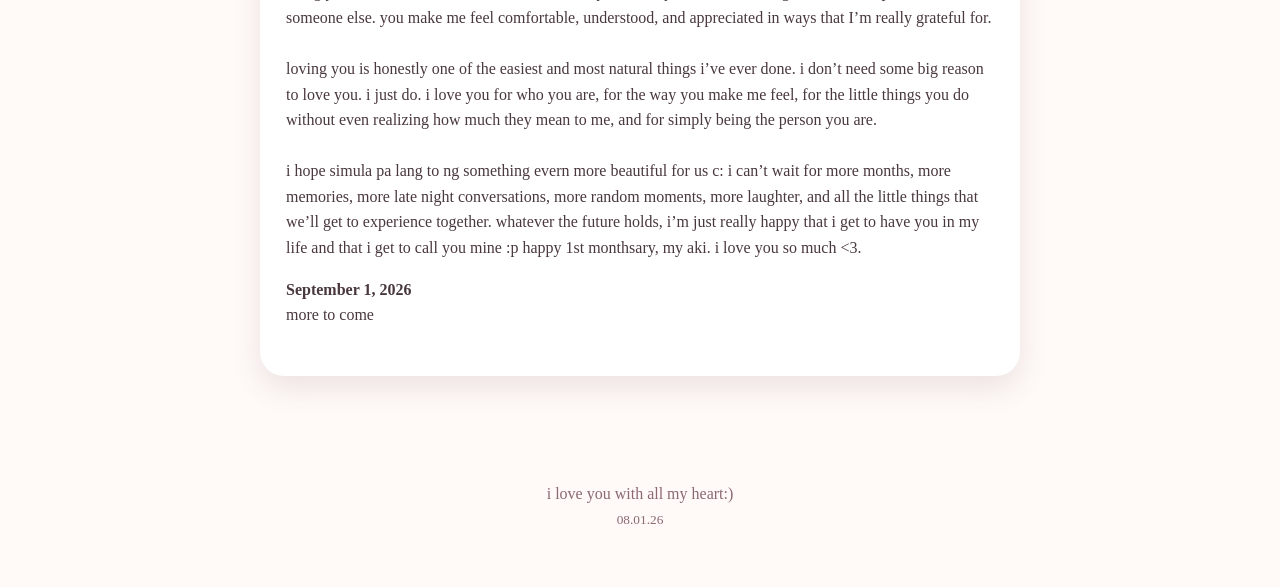
==== commit 71d9e5bc: "Update index.html" ====
--- a/index.html
+++ b/index.html
@@ -630,18 +630,37 @@
       happy 1st monthsary, my love! &lt;3
       <br><br>
 
-      looking back at this past month, all I can say is that everything has been
-      complete magic. simula nung pumasok ka sa buhay ko, I’ve genuinely been
-      the happiest I’ve ever been. you have this beautiful way of turning ordinary
-      days into something so special, and to be honest, I can’t even imagine a
-      single day without you in it anymore.
+      looking back at this past month, all i can say is that everything has been complete magic. simula nung pumasok ka sa buhay ko,
+      i've genuinely been the happiest i've ever been. ang daming bagay na parang mas naging meaningful and special just because i get to experience them with you.
+      you have this beautiful way of turning ordinary days  into something so special, and to be honest , i can't imagine a single day without you in it anymore.
 
       <br><br>
 
-      Thank you for everything. for the laughs, the late-night talks, your warmth,
-      and just for being you. loving you is the easiest thing I've ever done c:
-      and I can't wait for all the months ahead of us.
-
+      it's crazy to think na one month pa lang tayo, pero somehow, feels like you've already become such a big and important part of my life.
+      in such a short amount of time, you've given me so many memories that i know i'll always treasure. from our ramdom conversations, silly moments, and late-night talks, hanggang sa simpleng "i love you"
+      natin, everyt little thing with you means so much to me. even the quiet and ordinary moments feel different when they're shared with you.
+
+      <br><br>
+
+      thank you for everything. thank you for making me smile when i don’t even realize i need it, 
+      for listening to all my random thoughts, for staying up and talking with me, for your warmth, your patience, and for simply being yourself around me. 
+     i love how I can be myself with you without feeling like I have to pretend or be someone else. you make me feel comfortable, understood, 
+      and appreciated in ways that I’m really grateful for.
+
+      <br><br>
+
+      loving you is honestly one of the easiest and most natural things i’ve ever done. i don’t need some big reason to love you.
+      i just do. i love you for who you are, for the way you make me feel,
+      for the little things you do without even realizing how much they mean to me, and for simply being the person you are.
+
+    <br><br>
+     i hope simula pa lang to ng something evern more beautiful for us c: i can’t wait for more months, 
+      more memories, more late night conversations, more random moments, more laughter, and all the little things that we’ll get to experience together. 
+      whatever the future holds, 
+      i’m just really happy that i get to have you in my life and that i get to call you mine :p
+
+
+      
       happy 1st monthsary, my aki.
       i love you so much &lt;3.
     </p>
--- a/styles.css
+++ b/styles.css
@@ -24,144 +24,247 @@
   font-family: Georgia, "Times New Roman", serif;
   color: var(--text);
   background:
-    radial-gradient(circle at 10% 10%, rgba(246, 220, 227, .7), transparent 28%),
-    radial-gradient(circle at 90% 25%, rgba(248, 230, 205, .55), transparent 25%),
+    radial-gradient(
+      circle at 10% 10%,
+      rgba(246, 220, 227, .7),
+      transparent 28%
+    ),
+    radial-gradient(
+      circle at 90% 25%,
+      rgba(248, 230, 205, .55),
+      transparent 25%
+    ),
     var(--cream);
+
   line-height: 1.6;
 }
 
 a {
   color: inherit;
 }
+
+
+/* =========================
+   NAVIGATION
+========================= */
 
 .nav {
   position: sticky;
   top: 0;
   z-index: 20;
+
   backdrop-filter: blur(12px);
+
   background: rgba(255, 250, 247, .84);
-  border-bottom: 1px solid rgba(97, 55, 71, .08);
+
+  border-bottom:
+    1px solid rgba(97, 55, 71, .08);
 }
 
 .nav-inner {
   max-width: 1000px;
   margin: auto;
+
   padding: 12px 16px;
+
   display: flex;
   justify-content: center;
+
   gap: 8px;
   flex-wrap: wrap;
 }
 
 .nav a {
   text-decoration: none;
+
   font-size: .82rem;
+
   padding: 7px 11px;
+
   border-radius: 999px;
+
+  transition: .2s;
 }
 
 .nav a:hover {
   background: var(--pink);
 }
 
+
+/* =========================
+   SECTIONS
+========================= */
+
 section {
   max-width: 1000px;
+
   margin: auto;
+
   padding: 70px 18px;
+
   width: 100%;
 }
+
+
+/* =========================
+   HERO
+========================= */
 
 .hero {
   min-height: 92vh;
+
   display: flex;
   align-items: center;
   justify-content: center;
+
   text-align: center;
+
   padding: 70px 18px 50px;
 }
 
 .hero-card {
   width: min(760px, 100%);
+
   padding: 45px 24px;
+
   border-radius: 30px;
+
   background: rgba(255, 255, 255, .66);
+
   box-shadow: var(--shadow);
-  border: 1px solid rgba(255, 255, 255, .8);
+
+  border:
+    1px solid rgba(255, 255, 255, .8);
+
   margin: 0 auto;
 }
 
 .tiny {
   letter-spacing: 3px;
+
   text-transform: uppercase;
+
   font-size: .72rem;
+
   color: var(--rose);
 }
 
 h1 {
   font-size: clamp(3.1rem, 13vw, 7rem);
+
   line-height: .9;
+
   margin: 16px 0;
+
   color: var(--deep);
 }
 
 h2 {
   font-size: clamp(2rem, 6vw, 3rem);
+
   color: var(--deep);
+
   margin: 0 0 12px;
 }
 
 h3 {
   color: var(--deep);
+
   margin-bottom: 7px;
 }
 
 .subtitle {
   font-size: 1.05rem;
+
   max-width: 560px;
+
   margin: 0 auto 28px;
 }
 
 .date {
   display: inline-block;
+
   background: var(--pink);
+
   padding: 10px 17px;
+
   border-radius: 999px;
+
   font-size: .9rem;
 }
+
+
+/* =========================
+   BUTTON
+========================= */
 
 .button {
   border: 0;
+
   background: var(--deep);
+
   color: white;
+
   padding: 12px 18px;
+
   border-radius: 999px;
+
   font-family: inherit;
+
   cursor: pointer;
-  box-shadow: 0 7px 18px rgba(97, 55, 71, .18);
+
+  box-shadow:
+    0 7px 18px rgba(97, 55, 71, .18);
+
+  transition: .2s;
 }
 
 .button:hover {
-  transform: translateY(-1px);
-}
+  transform: translateY(-2px);
+}
+
+
+/* =========================
+   SECTION HEAD
+========================= */
 
 .section-head {
   text-align: center;
+
   margin-bottom: 28px;
 }
+
+
+/* =========================
+   GENERAL GRID
+========================= */
 
 .grid {
   display: grid;
-  grid-template-columns: repeat(3, 1fr);
+
+  grid-template-columns:
+    repeat(3, 1fr);
+
   gap: 18px;
 }
 
 .card {
   background: white;
+
   border-radius: 22px;
+
   padding: 22px;
+
   box-shadow: var(--shadow);
-  border: 1px solid rgba(97, 55, 71, .06);
-}
+
+  border:
+    1px solid rgba(97, 55, 71, .06);
+}
+
+
+/* =========================
+   REASONS
+========================= */
 
 .reason {
   min-height: 150px;
@@ -171,314 +274,285 @@
   font-size: 1.7rem;
 }
 
+
+/* =========================
+   NOTES
+========================= */
+
 .note {
   background: #fff6c9;
+
   transform: rotate(-.7deg);
+
   font-family: "Trebuchet MS", sans-serif;
-  box-shadow: 0 8px 20px rgba(100, 70, 30, .12);
+
+  box-shadow:
+    0 8px 20px rgba(100, 70, 30, .12);
 }
 
 .note:nth-child(2) {
   transform: rotate(.8deg);
+
   background: #ffeaf0;
 }
 
 .note:nth-child(3) {
   transform: rotate(-.3deg);
+
   background: #eaf5ed;
 }
 
 .note:nth-child(4) {
   transform: rotate(.6deg);
+
   background: #e9efff;
 }
+
+.notes-grid .note {
+  border: 0;
+
+  text-align: left;
+
+  cursor: pointer;
+
+  font-family: "Trebuchet MS", sans-serif;
+
+  position: relative;
+
+  transition:
+    transform .25s,
+    box-shadow .25s;
+}
+
+.notes-grid .note:hover {
+  transform:
+    translateY(-4px)
+    rotate(0deg);
+}
+
+.notes-grid .note:focus-visible {
+  outline:
+    3px solid var(--rose);
+
+  outline-offset: 4px;
+}
+
+.note .seal {
+  width: 45px;
+  height: 45px;
+
+  border-radius: 50%;
+
+  display: grid;
+  place-items: center;
+
+  margin: 2px auto 13px;
+
+  background: #fff;
+
+  color: var(--rose);
+
+  font-size: 1.35rem;
+
+  box-shadow:
+    0 3px 10px rgba(97, 55, 71, .12);
+}
+
+.note-content {
+  display: none;
+}
+
+.sealed h3 {
+  text-align: center;
+}
+
+.sealed .tap-hint {
+  display: block;
+
+  text-align: center;
+
+  color: var(--rose);
+
+  margin-top: 15px;
+
+  font-size: .72rem;
+
+  letter-spacing: 1px;
+
+  text-transform: uppercase;
+}
+
+.note.opened .note-content {
+  display: block;
+}
+
+.note.opened .tap-hint {
+  display: none;
+}
+
+.note.opened .seal {
+  background: var(--pink);
+}
+
+.note.opened {
+  cursor: default;
+}
+
+
+/* =========================
+   SONGS
+========================= */
 
 .song {
   display: flex;
+
   align-items: center;
+
   gap: 14px;
 }
 
 .song-icon {
   width: 52px;
   height: 52px;
+
   border-radius: 50%;
+
   background: var(--pink);
+
   display: grid;
+
   place-items: center;
+
   font-size: 1.25rem;
+
   flex: none;
 }
 
 .song p {
   margin: 2px 0 0;
+
   font-size: .9rem;
+
   opacity: .8;
 }
 
-.polaroids {
-  display: grid;
-  grid-template-columns: repeat(3, 1fr);
-  gap: 25px;
-  align-items: start;
-}
-
-.polaroid {
-  background: #fff;
-  padding: 10px 10px 17px;
-  box-shadow: 0 10px 22px rgba(50, 30, 35, .14);
-  transition: .2s;
-  transform: rotate(-2deg);
-}
-
-.polaroid:nth-child(2) {
-  transform: rotate(2deg);
-  margin-top: 20px;
-}
-
-.polaroid:nth-child(3) {
-  transform: rotate(-1deg);
-}
-
-.polaroid:nth-child(4) {
-  transform: rotate(1.8deg);
-  margin-top: 10px;
-}
-
-.polaroid:hover {
-  transform: rotate(0) translateY(-4px);
-}
-
-.photo {
-  width: 100%;
-  aspect-ratio: 1/1;
-  background: linear-gradient(135deg, #f4dce4, #f8ecd9);
-  display: grid;
-  place-items: center;
-  text-align: center;
-  padding: 15px;
-  color: #9b6678;
-  font-family: "Trebuchet MS", sans-serif;
-}
-
-.caption {
-  text-align: center;
-  margin: 11px 4px 0;
-  font-size: .9rem;
-}
-
-.timeline {
-  position: relative;
-  max-width: 700px;
-  margin: auto;
-}
-
-.timeline:before {
-  content: "";
-  position: absolute;
-  left: 16px;
-  top: 0;
-  bottom: 0;
-  width: 2px;
-  background: var(--pink);
-}
-
-.event {
-  position: relative;
-  padding: 0 0 25px 50px;
-}
-
-.dot {
-  position: absolute;
-  left: 7px;
-  top: 5px;
-  width: 20px;
-  height: 20px;
-  border-radius: 50%;
+.player-card {
+  cursor: pointer;
+
+  transition:
+    transform .2s,
+    box-shadow .2s,
+    background-color .2s,
+    border-color .2s;
+
+  user-select: none;
+}
+
+.player-card:hover {
+  transform: translateY(-3px);
+
+  box-shadow:
+    0 8px 20px rgba(97, 55, 71, .15);
+}
+
+.player-card.playing {
+  border-color: var(--rose);
+
+  background: #fff8fa;
+}
+
+.player-card.playing .play-btn {
   background: var(--rose);
-  border: 5px solid var(--cream);
-}
-
-.date-small {
-  font-size: .78rem;
-  color: var(--rose);
-  letter-spacing: 1px;
-}
-
-.letter {
-  max-width: 760px;
-  margin: auto;
-  background: white;
-  padding: 32px 26px;
-  border-radius: 24px;
-  box-shadow: var(--shadow);
-  position: relative;
-}
-
-.letter:before {
-  content: "♡";
-  position: absolute;
-  right: 22px;
-  top: 14px;
-  color: var(--pink);
-  font-size: 2.4rem;
-}
-
-.counter-grid {
-  display: grid;
-  grid-template-columns: repeat(4, 1fr);
-  gap: 10px;
-  margin: 25px auto;
-  max-width: 600px;
-}
-
-.counter {
-  background: white;
-  border-radius: 18px;
-  padding: 14px 8px;
-  box-shadow: var(--shadow);
-  text-align: center;
-}
-
-.counter strong {
-  display: block;
-  font-size: 1.55rem;
-  color: var(--deep);
-}
-
-.counter small {
-  font-size: .7rem;
-  text-transform: uppercase;
-  letter-spacing: 1px;
-}
-
-footer {
-  text-align: center;
-  padding: 35px 18px 55px;
-  color: #8b6873;
-}
-
-.hidden-message {
-  display: none;
-  margin-top: 18px;
-  padding: 16px;
-  border-radius: 15px;
-  background: var(--pink);
-}
-
-.notes-grid .note {
-  border: 0;
-  text-align: left;
-  cursor: pointer;
-  font-family: "Trebuchet MS", sans-serif;
-  position: relative;
-  transition: transform .25s, box-shadow .25s;
-}
-
-.notes-grid .note:hover {
-  transform: translateY(-4px) rotate(0deg);
-}
-
-.notes-grid .note:focus-visible {
-  outline: 3px solid var(--rose);
-  outline-offset: 4px;
-}
-
-.note .seal {
-  width: 45px;
-  height: 45px;
-  border-radius: 50%;
-  display: grid;
-  place-items: center;
-  margin: 2px auto 13px;
-  background: #fff;
-  color: var(--rose);
-  font-size: 1.35rem;
-  box-shadow: 0 3px 10px rgba(97, 55, 71, .12);
-}
-
-.note-content {
-  display: none;
-}
-
-.sealed h3 {
-  text-align: center;
-}
-
-.sealed .tap-hint {
-  display: block;
-  text-align: center;
-  color: var(--rose);
-  margin-top: 15px;
-  font-size: .72rem;
-  letter-spacing: 1px;
-  text-transform: uppercase;
-}
-
-.note.opened .note-content {
-  display: block;
-}
-
-.note.opened .tap-hint {
-  display: none;
-}
-
-.note.opened .seal {
-  background: var(--pink);
-}
-
-.note.opened {
-  cursor: default;
-}
+
+  color: white;
+}
+
+
+/* =========================
+   MEMORY JAR
+========================= */
 
 .memory-jar-wrap {
   text-align: center;
+
   max-width: 600px;
+
   margin: auto;
 }
 
 .jar {
   width: 190px;
   height: 215px;
+
   margin: 0 auto 24px;
+
   position: relative;
+
   cursor: pointer;
+
   transition: transform .2s;
 }
 
 .jar:hover {
-  transform: translateY(-4px) rotate(-1deg);
+  transform:
+    translateY(-4px)
+    rotate(-1deg);
 }
 
 .jar-lid {
   width: 130px;
   height: 24px;
+
   margin: auto;
-  border-radius: 10px 10px 5px 5px;
+
+  border-radius:
+    10px 10px 5px 5px;
+
   background: #d99aaa;
-  box-shadow: inset 0 -4px rgba(97, 55, 71, .08);
+
+  box-shadow:
+    inset 0 -4px rgba(97, 55, 71, .08);
 }
 
 .jar-body {
   width: 175px;
   height: 175px;
+
   margin: -1px auto 0;
-  border: 4px solid rgba(201, 120, 145, .6);
+
+  border:
+    4px solid rgba(201, 120, 145, .6);
+
   border-top: 0;
-  border-radius: 12px 12px 38px 38px;
-  background: rgba(246, 220, 227, .55);
+
+  border-radius:
+    12px 12px 38px 38px;
+
+  background:
+    rgba(246, 220, 227, .55);
+
   display: flex;
+
   align-content: center;
+
   justify-content: center;
+
   flex-wrap: wrap;
+
   gap: 18px;
+
   padding: 42px 25px 25px;
-  box-shadow: inset 0 0 25px rgba(255, 255, 255, .75), 0 12px 25px rgba(97, 55, 71, .12);
+
+  box-shadow:
+    inset 0 0 25px rgba(255, 255, 255, .75),
+    0 12px 25px rgba(97, 55, 71, .12);
 }
 
 .jar-body span {
   font-size: 1.7rem;
+
   color: var(--rose);
+
   transform: rotate(-12deg);
 }
 
@@ -488,65 +562,318 @@
 
 .memory-result {
   margin: 25px auto 0;
+
   min-height: 105px;
+
   padding: 20px;
+
   border-radius: 20px;
+
   background: white;
+
   box-shadow: var(--shadow);
+
   opacity: .75;
 }
 
 .memory-result p {
   margin: 5px 0 0;
+
   font-size: 1.05rem;
 }
 
 .memory-result.pop {
-  animation: pop .45s ease;
+  animation:
+    pop .45s ease;
 }
 
 @keyframes pop {
+
   0% {
     transform: scale(.96);
     opacity: .3;
   }
+
   100% {
     transform: scale(1);
     opacity: 1;
   }
-}
-
-/* Song Player Styles */
-.player-card {
-  cursor: pointer;
-  transition: transform 0.2s, box-shadow 0.2s, background-color 0.2s, border-color 0.2s;
-  user-select: none;
-}
-
-.player-card:hover {
-  transform: translateY(-3px);
-  box-shadow: 0 8px 20px rgba(97, 55, 71, 0.15);
-}
-
-.player-card.playing {
-  border-color: var(--rose);
-  background: #fff8fa;
-}
-
-.player-card.playing .play-btn {
-  background: var(--rose);
-  color: white;
-}
-
-/* Responsive Overrides */
-@media(max-width: 700px) {
+
+}
+
+
+/* =========================
+   POLAROID GALLERY
+========================= */
+
+.polaroids {
+
+  display: grid;
+
+  grid-template-columns:
+    repeat(3, minmax(0, 1fr));
+
+  gap: 35px;
+
+  align-items: start;
+
+  width: 100%;
+
+  padding: 10px 5px 20px;
+}
+
+
+/*
+   IMPORTANT:
+   Every polaroid is its own grid item.
+*/
+
+.polaroid {
+
+  width: 100%;
+
+  min-width: 0;
+
+  background: #fff;
+
+  padding: 10px 10px 17px;
+
+  box-shadow:
+    0 10px 22px rgba(50, 30, 35, .14);
+
+  transition:
+    transform .2s,
+    box-shadow .2s;
+
+  position: relative;
+
+  z-index: 1;
+}
+
+
+/* Individual rotations */
+
+.polaroid:nth-child(1) {
+  transform: rotate(-2deg);
+}
+
+.polaroid:nth-child(2) {
+  transform: rotate(2deg);
+
+  margin-top: 20px;
+}
+
+.polaroid:nth-child(3) {
+  transform: rotate(-1deg);
+
+  margin-top: 40px;
+}
+
+
+/* Hover */
+
+.polaroid:hover {
+  transform:
+    rotate(0deg)
+    translateY(-6px);
+
+  box-shadow:
+    0 15px 30px rgba(50, 30, 35, .18);
+
+  z-index: 5;
+}
+
+
+/* Picture area */
+
+.photo {
+
+  width: 100%;
+
+  aspect-ratio: 1 / 1;
+
+  background:
+    linear-gradient(
+      135deg,
+      #f4dce4,
+      #f8ecd9
+    );
+
+  display: grid;
+
+  place-items: center;
+
+  overflow: hidden;
+
+  text-align: center;
+
+  padding: 0;
+
+  color: #9b6678;
+
+  font-family: "Trebuchet MS", sans-serif;
+}
+
+
+/* Images */
+
+.photo img {
+
+  width: 100%;
+
+  height: 100%;
+
+  display: block;
+
+  object-fit: cover;
+}
+
+
+/* Captions */
+
+.caption {
+
+  text-align: center;
+
+  margin: 11px 4px 0;
+
+  font-size: .9rem;
+}
+
+
+/* =========================
+   LETTER
+========================= */
+
+.letter {
+  max-width: 760px;
+
+  margin: auto;
+
+  background: white;
+
+  padding: 32px 26px;
+
+  border-radius: 24px;
+
+  box-shadow: var(--shadow);
+
+  position: relative;
+}
+
+.letter:before {
+
+  content: "♡";
+
+  position: absolute;
+
+  right: 22px;
+
+  top: 14px;
+
+  color: var(--pink);
+
+  font-size: 2.4rem;
+}
+
+
+/* =========================
+   COUNTER
+========================= */
+
+.counter-grid {
+
+  display: grid;
+
+  grid-template-columns:
+    repeat(4, 1fr);
+
+  gap: 10px;
+
+  margin: 25px auto;
+
+  max-width: 600px;
+}
+
+.counter {
+
+  background: white;
+
+  border-radius: 18px;
+
+  padding: 14px 8px;
+
+  box-shadow: var(--shadow);
+
+  text-align: center;
+}
+
+.counter strong {
+
+  display: block;
+
+  font-size: 1.55rem;
+
+  color: var(--deep);
+}
+
+.counter small {
+
+  font-size: .7rem;
+
+  text-transform: uppercase;
+
+  letter-spacing: 1px;
+}
+
+
+/* =========================
+   SECRET MESSAGE
+========================= */
+
+.hidden-message {
+
+  display: none;
+
+  margin-top: 18px;
+
+  padding: 16px;
+
+  border-radius: 15px;
+
+  background: var(--pink);
+}
+
+
+/* =========================
+   FOOTER
+========================= */
+
+footer {
+
+  text-align: center;
+
+  padding: 35px 18px 55px;
+
+  color: #8b6873;
+}
+
+
+/* =========================
+   TABLET
+========================= */
+
+@media (max-width: 700px) {
+
   section {
     padding: 45px 16px;
   }
 
   .hero {
     min-height: auto;
-    padding: 40px 14px 30px;
+
+    padding:
+      40px 14px 30px;
   }
 
   .hero-card {
@@ -554,64 +881,161 @@
   }
 
   .grid {
-    grid-template-columns: repeat(auto-fit, minmax(240px, 1fr));
+    grid-template-columns:
+      repeat(
+        auto-fit,
+        minmax(240px, 1fr)
+      );
+
     gap: 16px;
   }
 
+
+  /* Polaroids become 2 columns */
+
   .polaroids {
-    grid-template-columns: repeat(auto-fit, minmax(240px, 1fr));
-    gap: 16px;
-    justify-content: center;
-  }
+
+    grid-template-columns:
+      repeat(2, minmax(0, 1fr));
+
+    gap: 28px;
+
+    padding:
+      10px 5px 20px;
+  }
+
+  .polaroid:nth-child(1) {
+    margin-top: 0;
+  }
+
+  .polaroid:nth-child(2) {
+    margin-top: 20px;
+  }
+
+  .polaroid:nth-child(3) {
+    margin-top: 0;
+  }
+
 
   .letter {
     padding: 24px 18px;
   }
-}
-
-@media(max-width: 470px) {
+
+}
+
+
+/* =========================
+   PHONE
+========================= */
+
+@media (max-width: 470px) {
+
   .nav-inner {
+
     gap: 4px;
+
     padding: 8px 4px;
+
     justify-content: center;
   }
 
   .nav a {
+
     font-size: .72rem;
+
     padding: 5px 8px;
   }
 
+
   h1 {
-    font-size: clamp(2.8rem, 11vw, 4.3rem);
-  }
-
-  .grid, .polaroids {
+
+    font-size:
+      clamp(
+        2.8rem,
+        11vw,
+        4.3rem
+      );
+  }
+
+
+  .grid {
+
     grid-template-columns: 1fr;
   }
 
+
+  /* One Polaroid per row on phones */
+
+  .polaroids {
+
+    grid-template-columns: 1fr;
+
+    gap: 25px;
+
+    padding:
+      10px 15px 20px;
+  }
+
+
   .polaroid {
+
     width: 100%;
+
     max-width: 280px;
-    margin: 0 auto !important; /* Neutralize top margins that push polaroids unevenly */
-  }
+
+    margin-left: auto !important;
+
+    margin-right: auto !important;
+  }
+
+
+  .polaroid:nth-child(1) {
+    transform: rotate(-2deg);
+
+    margin-top: 0 !important;
+  }
+
+  .polaroid:nth-child(2) {
+    transform: rotate(2deg);
+
+    margin-top: 0 !important;
+  }
+
+  .polaroid:nth-child(3) {
+    transform: rotate(-1deg);
+
+    margin-top: 0 !important;
+  }
+
 
   .counter-grid {
-    grid-template-columns: repeat(2, 1fr);
+
+    grid-template-columns:
+      repeat(2, 1fr);
+
     max-width: 100%;
+
     gap: 8px;
   }
 
+
   .jar {
+
     width: 160px;
+
     height: 190px;
   }
 
   .jar-lid {
+
     width: 110px;
   }
 
   .jar-body {
+
     width: 150px;
+
     height: 150px;
   }
-}+
+}
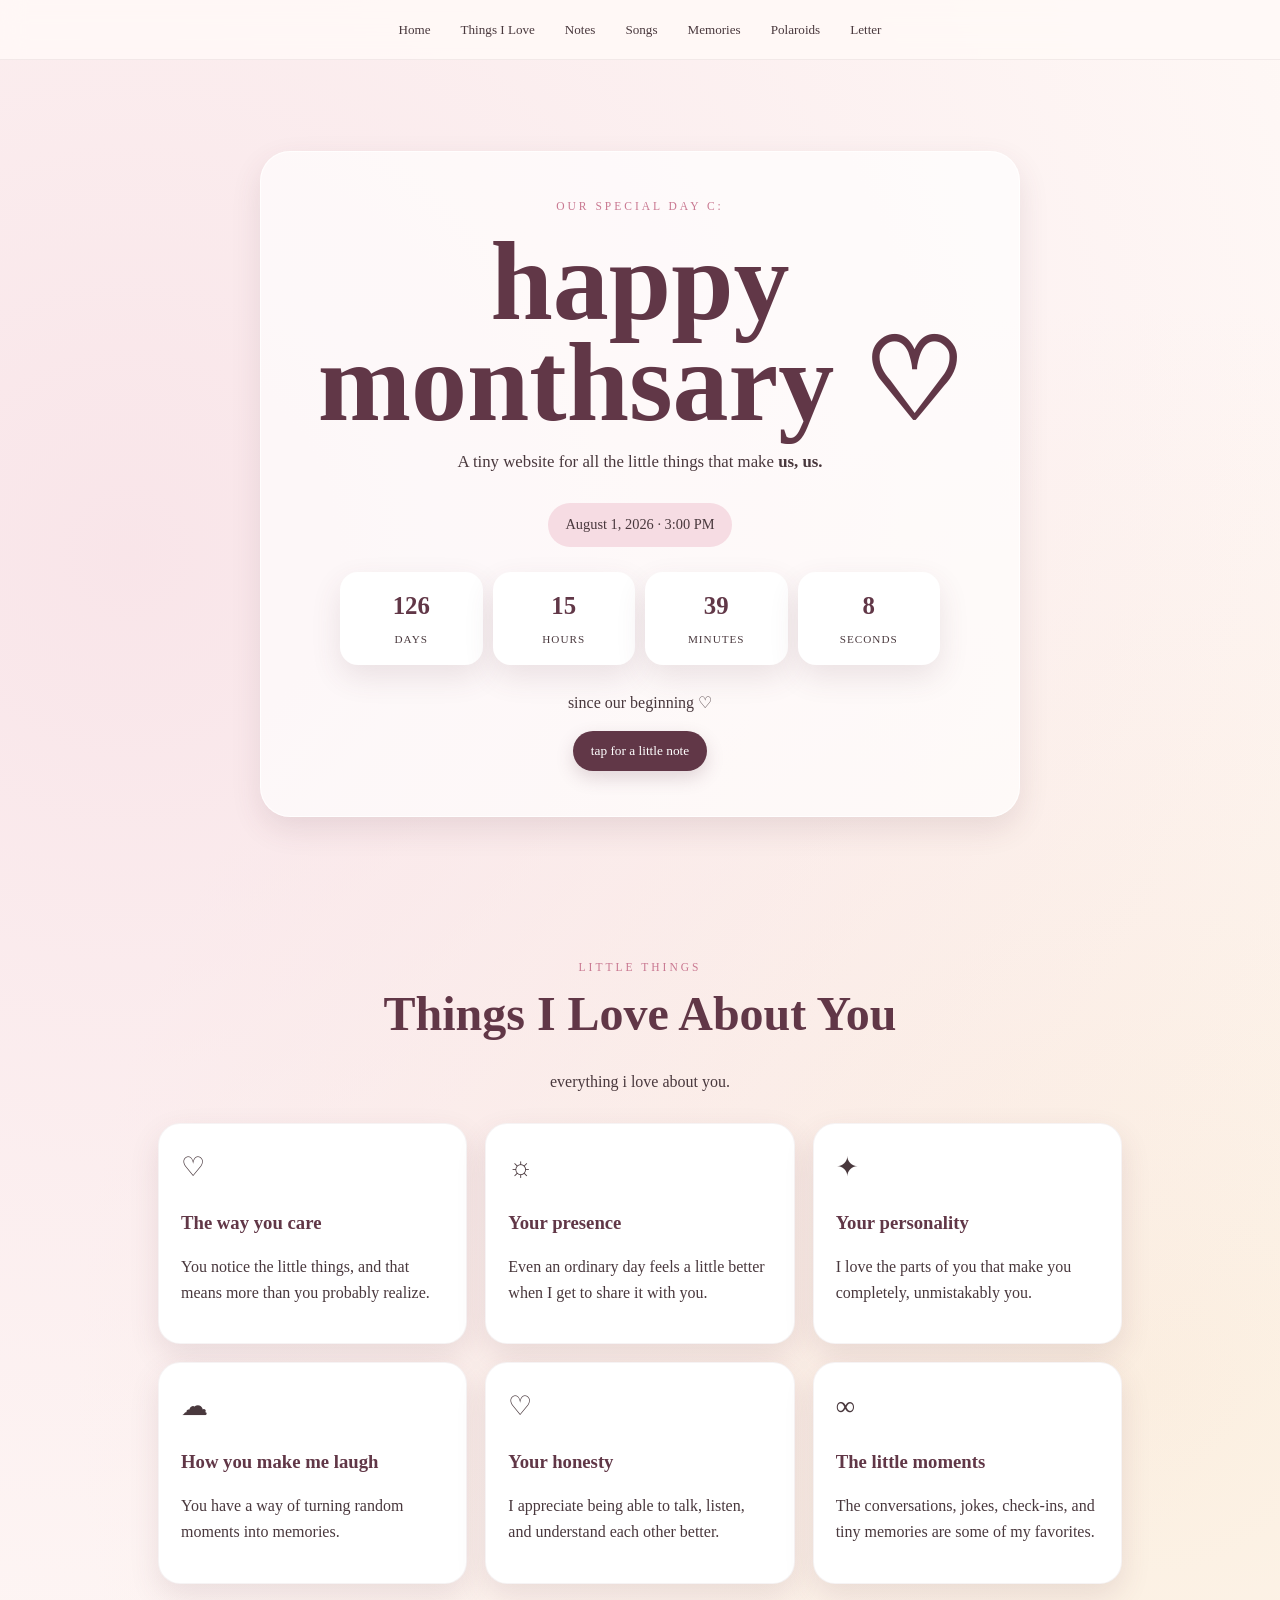
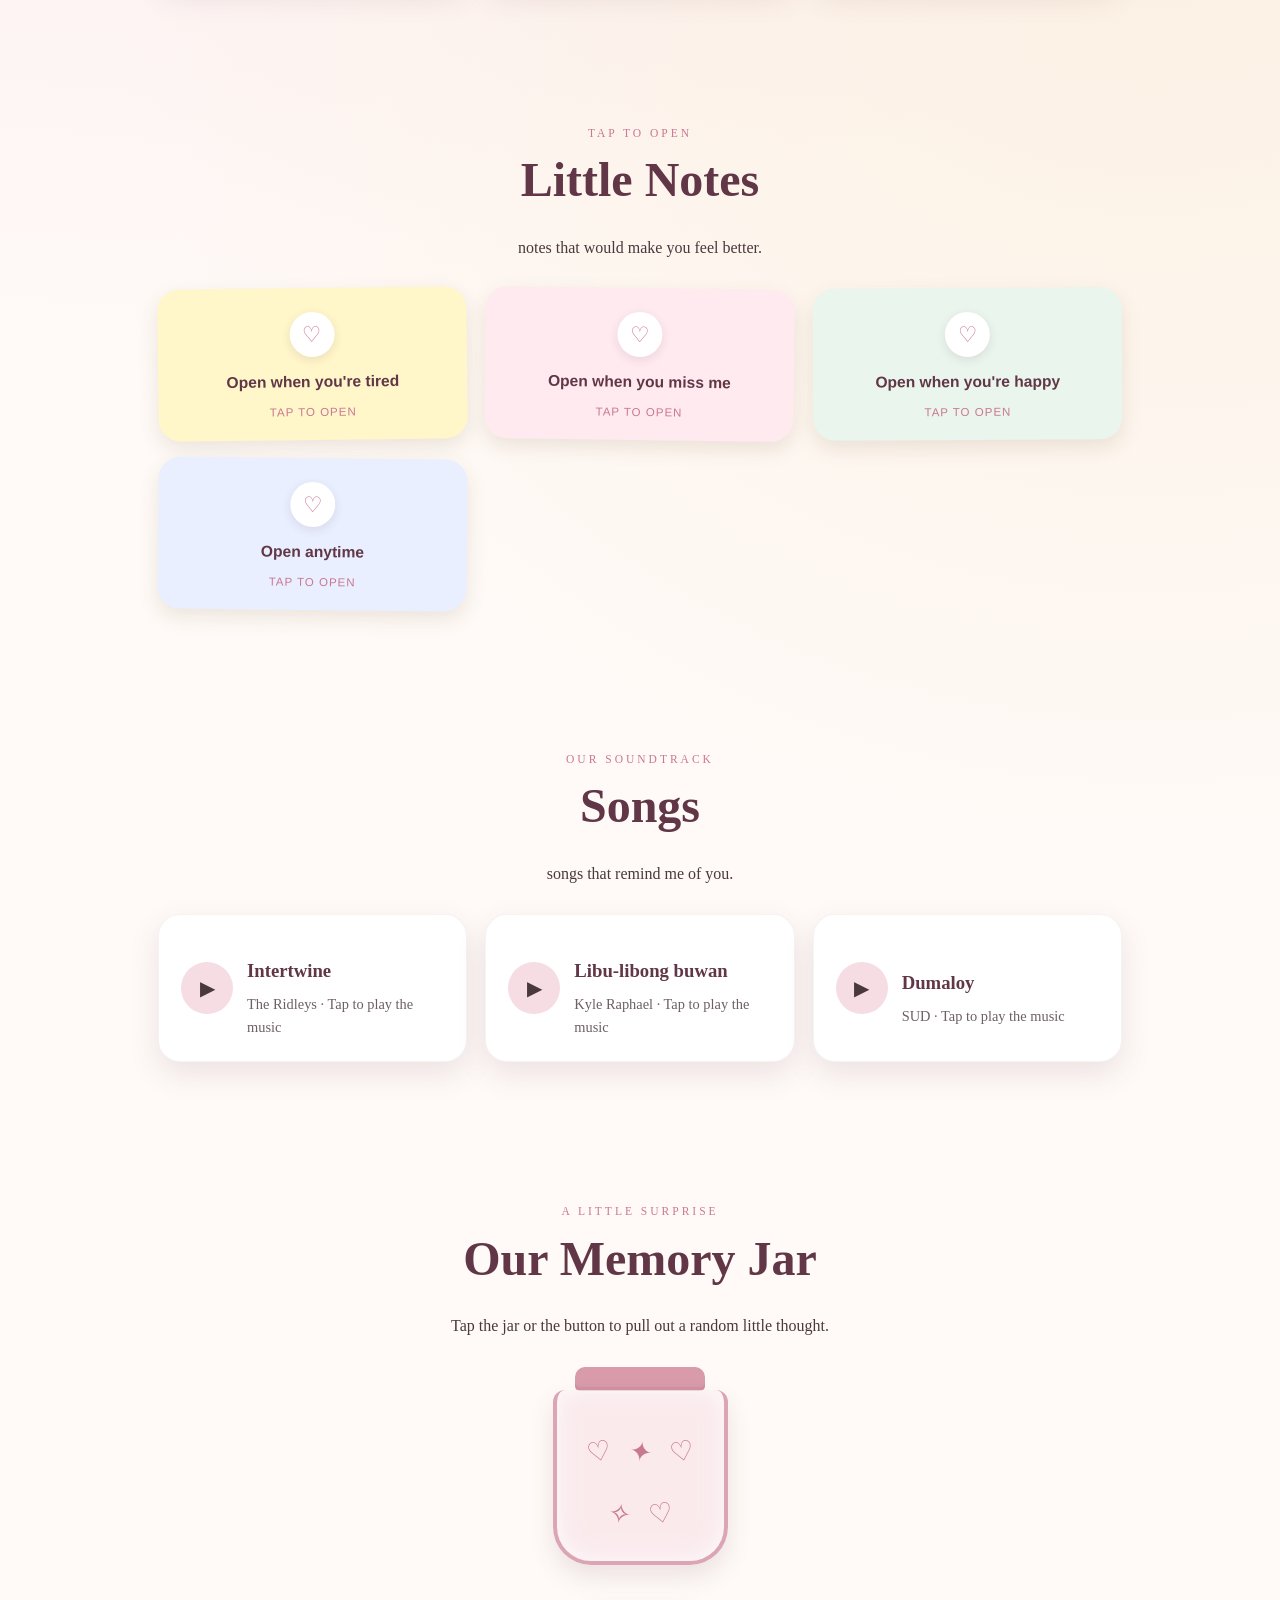
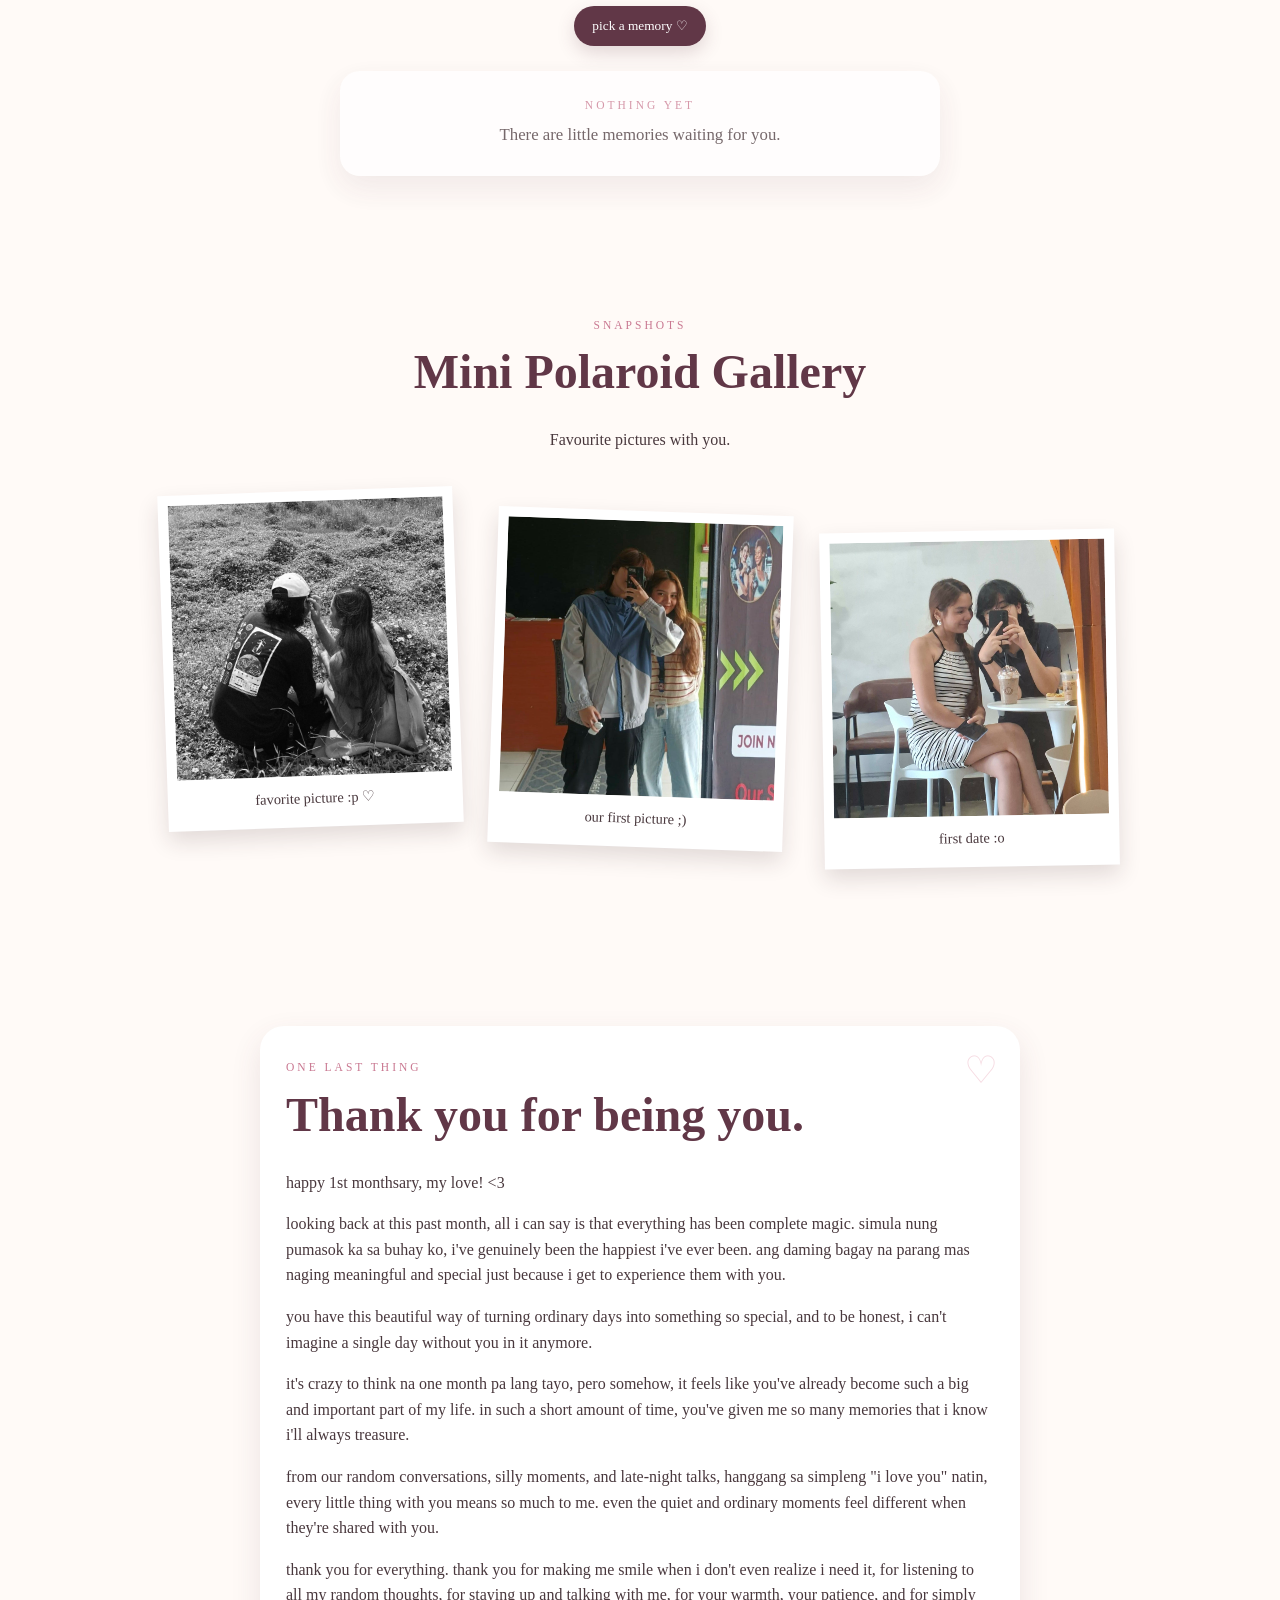
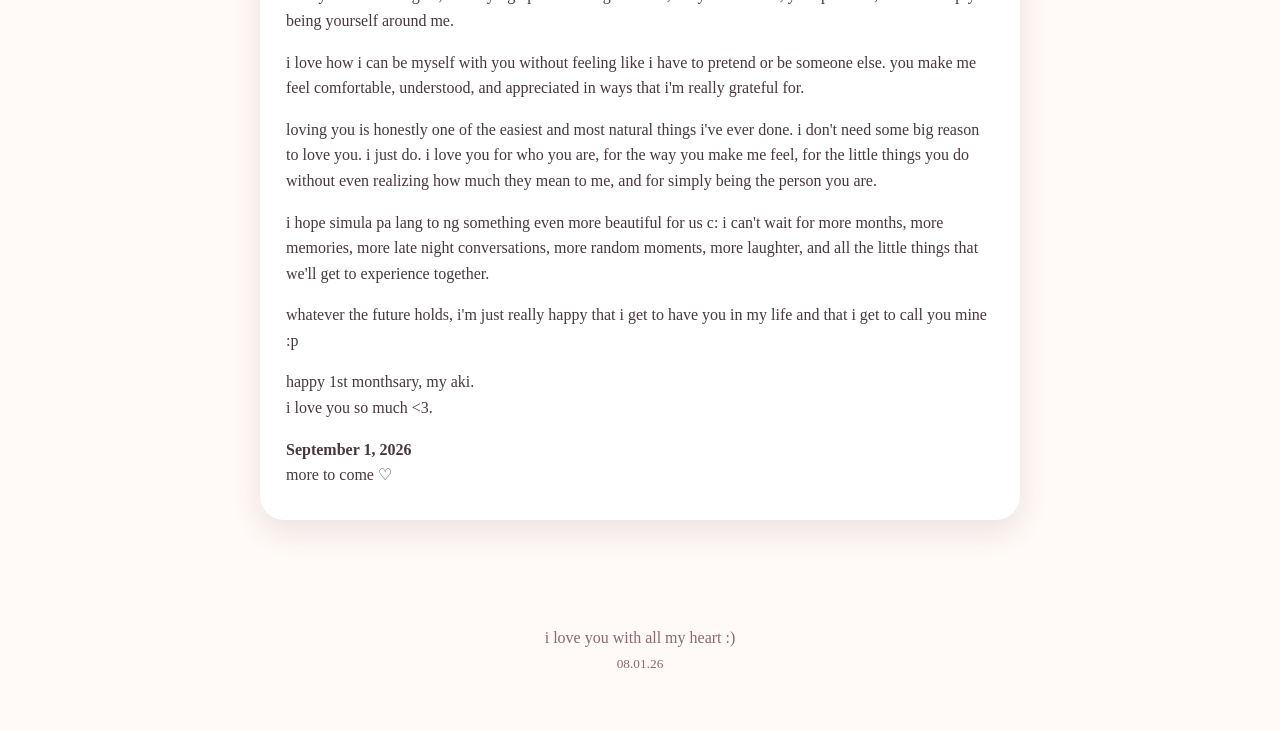
==== commit 09df64ce: "Update index.html" ====
--- a/index.html
+++ b/index.html
@@ -4,11 +4,17 @@
   <meta charset="UTF-8">
   <meta name="viewport" content="width=device-width, initial-scale=1.0">
   <meta name="theme-color" content="#f7dfe5">
-  <title>a little somthing for you :p</title>
+  <meta name="description" content="A little monthsary website made with love.">
+  <title>a little something for you :p</title>
+
   <link rel="stylesheet" href="styles.css">
 </head>
 
 <body>
+
+<!-- =========================
+     NAVIGATION
+========================= -->
 
 <nav class="nav">
   <div class="nav-inner">
@@ -18,6 +24,7 @@
     <a href="#songs">Songs</a>
     <a href="#memories">Memories</a>
     <a href="#gallery">Polaroids</a>
+    <a href="#letter">Letter</a>
   </div>
 </nav>
 
@@ -42,10 +49,7 @@
       August 1, 2026 · 3:00 PM
     </div>
 
-
-    <!-- TIME COUNTER -->
-
-    <div class="counter-grid" id="counter">
+    <div class="counter-grid">
 
       <div class="counter">
         <strong id="days">0</strong>
@@ -73,10 +77,7 @@
       since our beginning ♡
     </p>
 
-
-    <!-- SECRET BUTTON -->
-
-    <button class="button" onclick="showSecret()">
+    <button class="button" type="button" onclick="showSecret()">
       tap for a little note
     </button>
 
@@ -89,7 +90,6 @@
 </header>
 
 
-
 <!-- =========================
      THINGS I LOVE
 ========================= -->
@@ -97,21 +97,14 @@
 <section id="reasons">
 
   <div class="section-head">
-
-    <div class="tiny">
-      little things
-    </div>
-
-    <h2>
-      Things I Love About You
-    </h2>
+    <div class="tiny">little things</div>
+
+    <h2>Things I Love About You</h2>
 
     <p>
       everything i love about you.
     </p>
-
-  </div>
-
+  </div>
 
   <div class="grid">
 
@@ -123,7 +116,6 @@
       </p>
     </article>
 
-
     <article class="card reason">
       <span>☼</span>
       <h3>Your presence</h3>
@@ -132,7 +124,6 @@
       </p>
     </article>
 
-
     <article class="card reason">
       <span>✦</span>
       <h3>Your personality</h3>
@@ -141,7 +132,6 @@
       </p>
     </article>
 
-
     <article class="card reason">
       <span>☁</span>
       <h3>How you make me laugh</h3>
@@ -150,7 +140,6 @@
       </p>
     </article>
 
-
     <article class="card reason">
       <span>♡</span>
       <h3>Your honesty</h3>
@@ -159,7 +148,6 @@
       </p>
     </article>
 
-
     <article class="card reason">
       <span>∞</span>
       <h3>The little moments</h3>
@@ -173,7 +161,6 @@
 </section>
 
 
-
 <!-- =========================
      NOTES
 ========================= -->
@@ -182,13 +169,9 @@
 
   <div class="section-head">
 
-    <div class="tiny">
-      tap to open
-    </div>
-
-    <h2>
-      Little Notes
-    </h2>
+    <div class="tiny">tap to open</div>
+
+    <h2>Little Notes</h2>
 
     <p>
       notes that would make you feel better.
@@ -196,29 +179,24 @@
 
   </div>
 
-
   <div class="grid notes-grid">
-
 
     <button
       class="card note sealed"
+      type="button"
       onclick="openNote(this)"
       aria-label="Open note: when you're tired"
     >
 
       <div class="seal">♡</div>
 
-      <h3>
-        Open when you're tired
-      </h3>
+      <h3>Open when you're tired</h3>
 
       <div class="note-content">
-
         <p>
           You don't have to have everything figured out today.
           Pahinga ka sakin, and always remember na you're doing great c:.
         </p>
-
       </div>
 
       <small class="tap-hint">
@@ -228,26 +206,22 @@
     </button>
 
 
-
     <button
       class="card note sealed"
+      type="button"
       onclick="openNote(this)"
       aria-label="Open note: when you miss me"
     >
 
       <div class="seal">♡</div>
 
-      <h3>
-        Open when you miss me
-      </h3>
+      <h3>Open when you miss me</h3>
 
       <div class="note-content">
-
         <p>
           Here's a tiny reminder that somewhere in this world,
           someone is very grateful that you became part of their life.
         </p>
-
       </div>
 
       <small class="tap-hint">
@@ -257,26 +231,22 @@
     </button>
 
 
-
     <button
       class="card note sealed"
+      type="button"
       onclick="openNote(this)"
       aria-label="Open note: when you're happy"
     >
 
       <div class="seal">♡</div>
 
-      <h3>
-        Open when you're happy
-      </h3>
+      <h3>Open when you're happy</h3>
 
       <div class="note-content">
-
         <p>
           I hope you keep that happiness for a long, long time.
           Your happy moments are worth celebrating.
         </p>
-
       </div>
 
       <small class="tap-hint">
@@ -286,26 +256,22 @@
     </button>
 
 
-
     <button
       class="card note sealed"
+      type="button"
       onclick="openNote(this)"
       aria-label="Open note: anytime"
     >
 
       <div class="seal">♡</div>
 
-      <h3>
-        Open anytime
-      </h3>
+      <h3>Open anytime</h3>
 
       <div class="note-content">
-
         <p>
           Thank you for choosing to let me know you,
           and for giving me the privilege to love you.
         </p>
-
       </div>
 
       <small class="tap-hint">
@@ -319,7 +285,6 @@
 </section>
 
 
-
 <!-- =========================
      SONGS
 ========================= -->
@@ -328,13 +293,9 @@
 
   <div class="section-head">
 
-    <div class="tiny">
-      our soundtrack
-    </div>
-
-    <h2>
-      Songs
-    </h2>
+    <div class="tiny">our soundtrack</div>
+
+    <h2>Songs</h2>
 
     <p>
       songs that remind me of you.
@@ -342,29 +303,18 @@
 
   </div>
 
-
   <div class="grid">
 
-
-    <article
-      class="card song player-card"
-      onclick="togglePlay(this)"
-    >
-
-      <div class="song-icon play-btn">
-        ▶
-      </div>
-
-      <div>
-
-        <h3>
-          Intertwine
-        </h3>
+    <article class="card song player-card" onclick="togglePlay(this)">
+
+      <div class="song-icon play-btn">▶</div>
+
+      <div class="song-info">
+        <h3>Intertwine</h3>
 
         <p>
           The Ridleys · Tap to play the music
         </p>
-
       </div>
 
       <audio
@@ -375,26 +325,16 @@
     </article>
 
 
-
-    <article
-      class="card song player-card"
-      onclick="togglePlay(this)"
-    >
-
-      <div class="song-icon play-btn">
-        ▶
-      </div>
-
-      <div>
-
-        <h3>
-          Libu-libong buwan
-        </h3>
+    <article class="card song player-card" onclick="togglePlay(this)">
+
+      <div class="song-icon play-btn">▶</div>
+
+      <div class="song-info">
+        <h3>Libu-libong buwan</h3>
 
         <p>
           Kyle Raphael · Tap to play the music
         </p>
-
       </div>
 
       <audio
@@ -405,26 +345,16 @@
     </article>
 
 
-
-    <article
-      class="card song player-card"
-      onclick="togglePlay(this)"
-    >
-
-      <div class="song-icon play-btn">
-        ▶
-      </div>
-
-      <div>
-
-        <h3>
-          Dumaloy
-        </h3>
+    <article class="card song player-card" onclick="togglePlay(this)">
+
+      <div class="song-icon play-btn">▶</div>
+
+      <div class="song-info">
+        <h3>Dumaloy</h3>
 
         <p>
           SUD · Tap to play the music
         </p>
-
       </div>
 
       <audio
@@ -439,7 +369,6 @@
 </section>
 
 
-
 <!-- =========================
      MEMORY JAR
 ========================= -->
@@ -448,51 +377,45 @@
 
   <div class="section-head">
 
-    <div class="tiny">
-      a little surprise
-    </div>
-
-    <h2>
-      Our Memory Jar
-    </h2>
+    <div class="tiny">a little surprise</div>
+
+    <h2>Our Memory Jar</h2>
 
     <p>
-      Tap a heart to pull out a random little thought.
+      Tap the jar or the button to pull out a random little thought.
     </p>
 
   </div>
-
 
   <div class="memory-jar-wrap">
 
     <div
       class="jar"
       id="jar"
-      aria-label="Memory jar"
+      role="button"
+      tabindex="0"
+      aria-label="Open memory jar"
     >
 
       <div class="jar-lid"></div>
 
       <div class="jar-body">
-
         <span>♡</span>
         <span>✦</span>
         <span>♡</span>
         <span>✧</span>
         <span>♡</span>
-
-      </div>
-
-    </div>
-
+      </div>
+
+    </div>
 
     <button
       class="button"
+      type="button"
       onclick="pickMemory()"
     >
       pick a memory ♡
     </button>
-
 
     <div
       class="memory-result"
@@ -515,7 +438,6 @@
 </section>
 
 
-
 <!-- =========================
      POLAROID GALLERY
 ========================= -->
@@ -524,13 +446,9 @@
 
   <div class="section-head">
 
-    <div class="tiny">
-      snapshots
-    </div>
-
-    <h2>
-      Mini Polaroid Gallery
-    </h2>
+    <div class="tiny">snapshots</div>
+
+    <h2>Mini Polaroid Gallery</h2>
 
     <p>
       Favourite pictures with you.
@@ -538,21 +456,16 @@
 
   </div>
 
-
   <div class="polaroids">
 
-
-    <!-- POLAROID 1 -->
-
     <div class="polaroid">
 
       <div class="photo">
-
         <img
           src="c8f0968a-f1ff-48ad-85d4-93b1b56a8812.jpg"
           alt="a favorite moment"
+          loading="lazy"
         >
-
       </div>
 
       <p class="caption">
@@ -562,18 +475,14 @@
     </div>
 
 
-
-    <!-- POLAROID 2 -->
-
     <div class="polaroid">
 
       <div class="photo">
-
         <img
           src="32817042-303e-45a3-978d-b0ff4d95a097.jpg"
-          alt="first picture :p"
+          alt="our first picture"
+          loading="lazy"
         >
-
       </div>
 
       <p class="caption">
@@ -583,18 +492,14 @@
     </div>
 
 
-
-    <!-- POLAROID 3 -->
-
     <div class="polaroid">
 
       <div class="photo">
-
         <img
           src="990c59af-bd1f-4eeb-9ef3-2705260d2bde.jpg"
-          alt="first date c:"
+          alt="our first date"
+          loading="lazy"
         >
-
       </div>
 
       <p class="caption">
@@ -603,18 +508,16 @@
 
     </div>
 
-
   </div>
 
 </section>
 
 
-
 <!-- =========================
      LETTER
 ========================= -->
 
-<section>
+<section id="letter">
 
   <div class="letter">
 
@@ -626,64 +529,96 @@
       Thank you for being you.
     </h2>
 
-    <p>
-      happy 1st monthsary, my love! &lt;3
-      <br><br>
-
-      looking back at this past month, all i can say is that everything has been complete magic. simula nung pumasok ka sa buhay ko,
-      i've genuinely been the happiest i've ever been. ang daming bagay na parang mas naging meaningful and special just because i get to experience them with you.
-      you have this beautiful way of turning ordinary days  into something so special, and to be honest , i can't imagine a single day without you in it anymore.
-
-      <br><br>
-
-      it's crazy to think na one month pa lang tayo, pero somehow, feels like you've already become such a big and important part of my life.
-      in such a short amount of time, you've given me so many memories that i know i'll always treasure. from our ramdom conversations, silly moments, and late-night talks, hanggang sa simpleng "i love you"
-      natin, everyt little thing with you means so much to me. even the quiet and ordinary moments feel different when they're shared with you.
-
-      <br><br>
-
-      thank you for everything. thank you for making me smile when i don’t even realize i need it, 
-      for listening to all my random thoughts, for staying up and talking with me, for your warmth, your patience, and for simply being yourself around me. 
-     i love how I can be myself with you without feeling like I have to pretend or be someone else. you make me feel comfortable, understood, 
-      and appreciated in ways that I’m really grateful for.
-
-      <br><br>
-
-      loving you is honestly one of the easiest and most natural things i’ve ever done. i don’t need some big reason to love you.
-      i just do. i love you for who you are, for the way you make me feel,
-      for the little things you do without even realizing how much they mean to me, and for simply being the person you are.
-
-    <br><br>
-     i hope simula pa lang to ng something evern more beautiful for us c: i can’t wait for more months, 
-      more memories, more late night conversations, more random moments, more laughter, and all the little things that we’ll get to experience together. 
-      whatever the future holds, 
-      i’m just really happy that i get to have you in my life and that i get to call you mine :p
-
-
-      
-      happy 1st monthsary, my aki.
-      i love you so much &lt;3.
-    </p>
-
-    <p>
+    <div class="letter-text">
+
+      <p>
+        happy 1st monthsary, my love! &lt;3
+      </p>
+
+      <p>
+        looking back at this past month, all i can say is that everything has been
+        complete magic. simula nung pumasok ka sa buhay ko, i've genuinely been
+        the happiest i've ever been. ang daming bagay na parang mas naging meaningful
+        and special just because i get to experience them with you.
+      </p>
+
+      <p>
+        you have this beautiful way of turning ordinary days into something so special,
+        and to be honest, i can't imagine a single day without you in it anymore.
+      </p>
+
+      <p>
+        it's crazy to think na one month pa lang tayo, pero somehow, it feels like
+        you've already become such a big and important part of my life.
+        in such a short amount of time, you've given me so many memories that i know
+        i'll always treasure.
+      </p>
+
+      <p>
+        from our random conversations, silly moments, and late-night talks,
+        hanggang sa simpleng "i love you" natin, every little thing with you means
+        so much to me. even the quiet and ordinary moments feel different when
+        they're shared with you.
+      </p>
+
+      <p>
+        thank you for everything. thank you for making me smile when i don't even
+        realize i need it, for listening to all my random thoughts, for staying up
+        and talking with me, for your warmth, your patience, and for simply being
+        yourself around me.
+      </p>
+
+      <p>
+        i love how i can be myself with you without feeling like i have to pretend
+        or be someone else. you make me feel comfortable, understood, and appreciated
+        in ways that i'm really grateful for.
+      </p>
+
+      <p>
+        loving you is honestly one of the easiest and most natural things i've ever done.
+        i don't need some big reason to love you. i just do.
+        i love you for who you are, for the way you make me feel, for the little things
+        you do without even realizing how much they mean to me, and for simply being
+        the person you are.
+      </p>
+
+      <p>
+        i hope simula pa lang to ng something even more beautiful for us c:
+        i can't wait for more months, more memories, more late night conversations,
+        more random moments, more laughter, and all the little things that we'll get
+        to experience together.
+      </p>
+
+      <p>
+        whatever the future holds, i'm just really happy that i get to have you
+        in my life and that i get to call you mine :p
+      </p>
+
+      <p class="final-line">
+        happy 1st monthsary, my aki.<br>
+        i love you so much &lt;3.
+      </p>
+
+    </div>
+
+    <div class="letter-signature">
       <b>September 1, 2026</b>
       <br>
-      more to come
-    </p>
+      more to come ♡
+    </div>
 
   </div>
 
 </section>
 
 
-
 <!-- =========================
      FOOTER
 ========================= -->
 
 <footer>
 
-  i love you with all my heart:)<br>
+  i love you with all my heart :)<br>
 
   <small>
     08.01.26
@@ -692,7 +627,6 @@
 </footer>
 
 
-
 <script src="script.js"></script>
 
 </body>
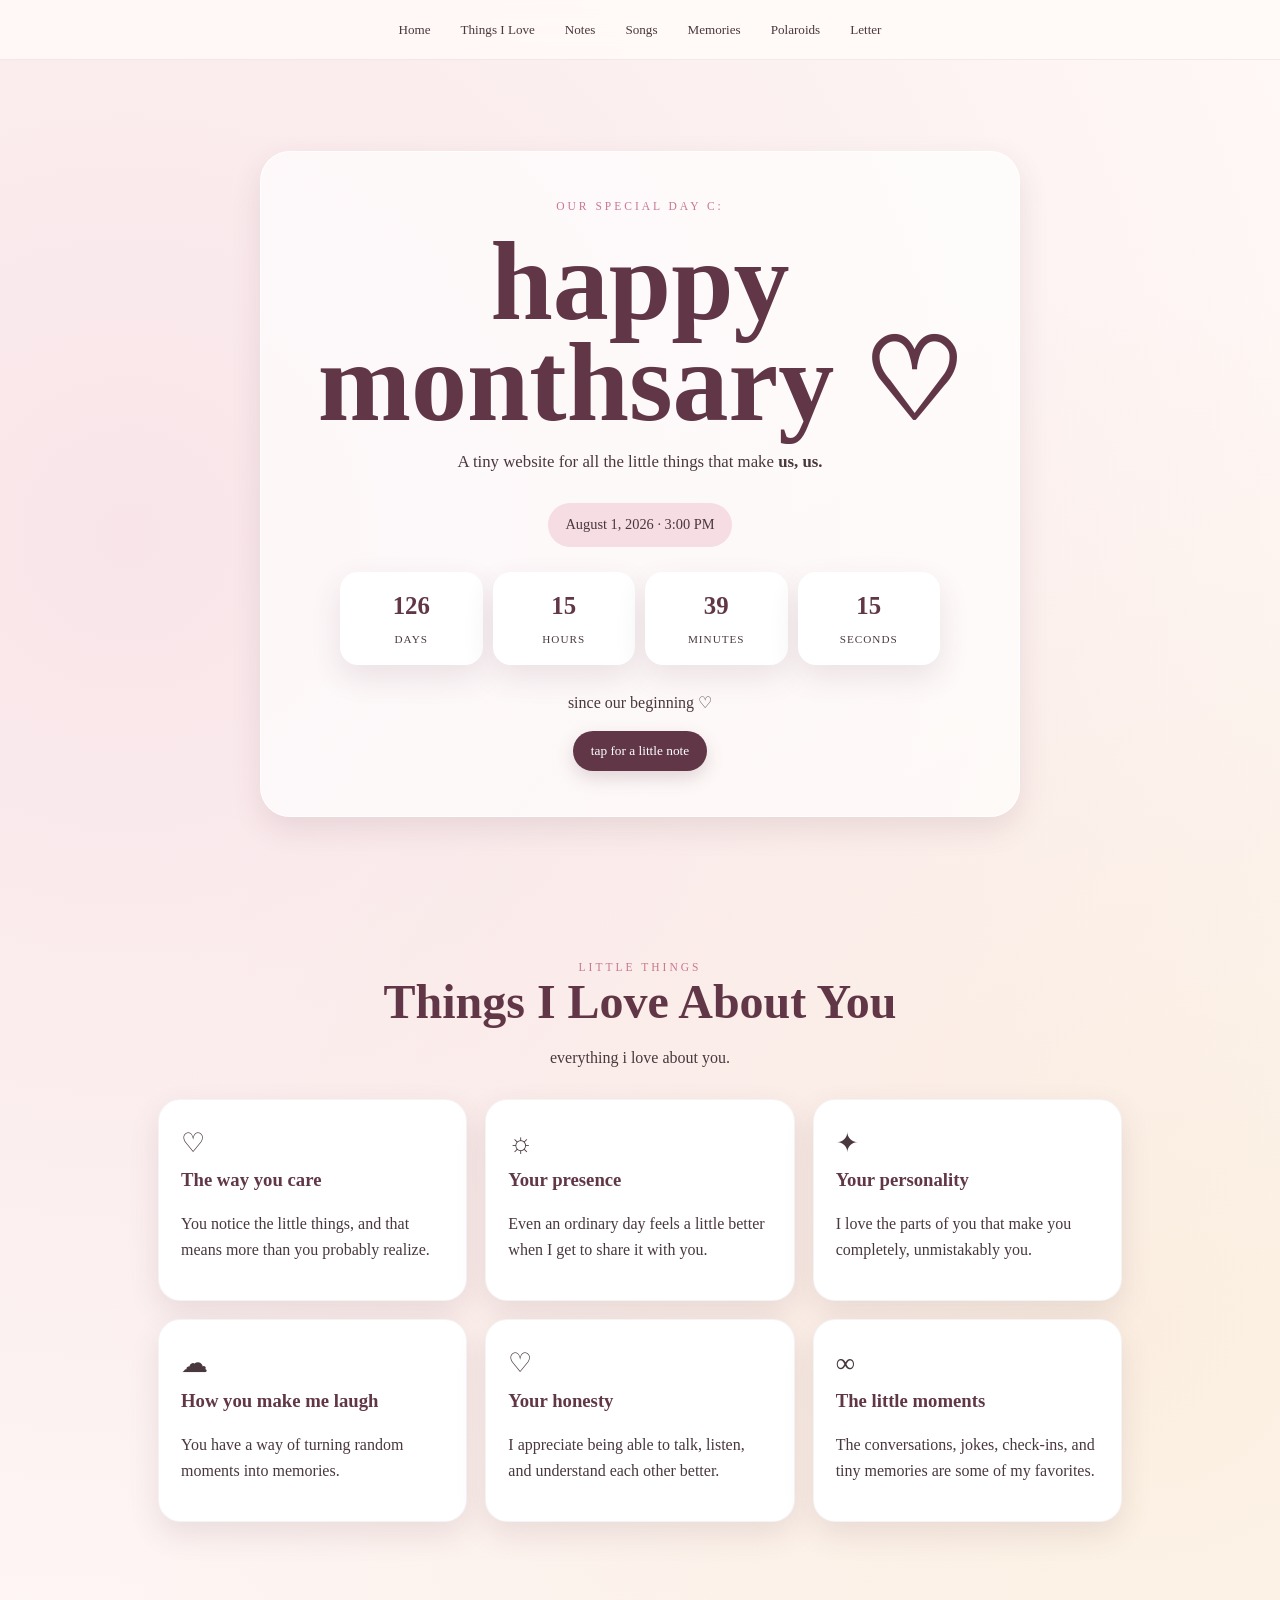
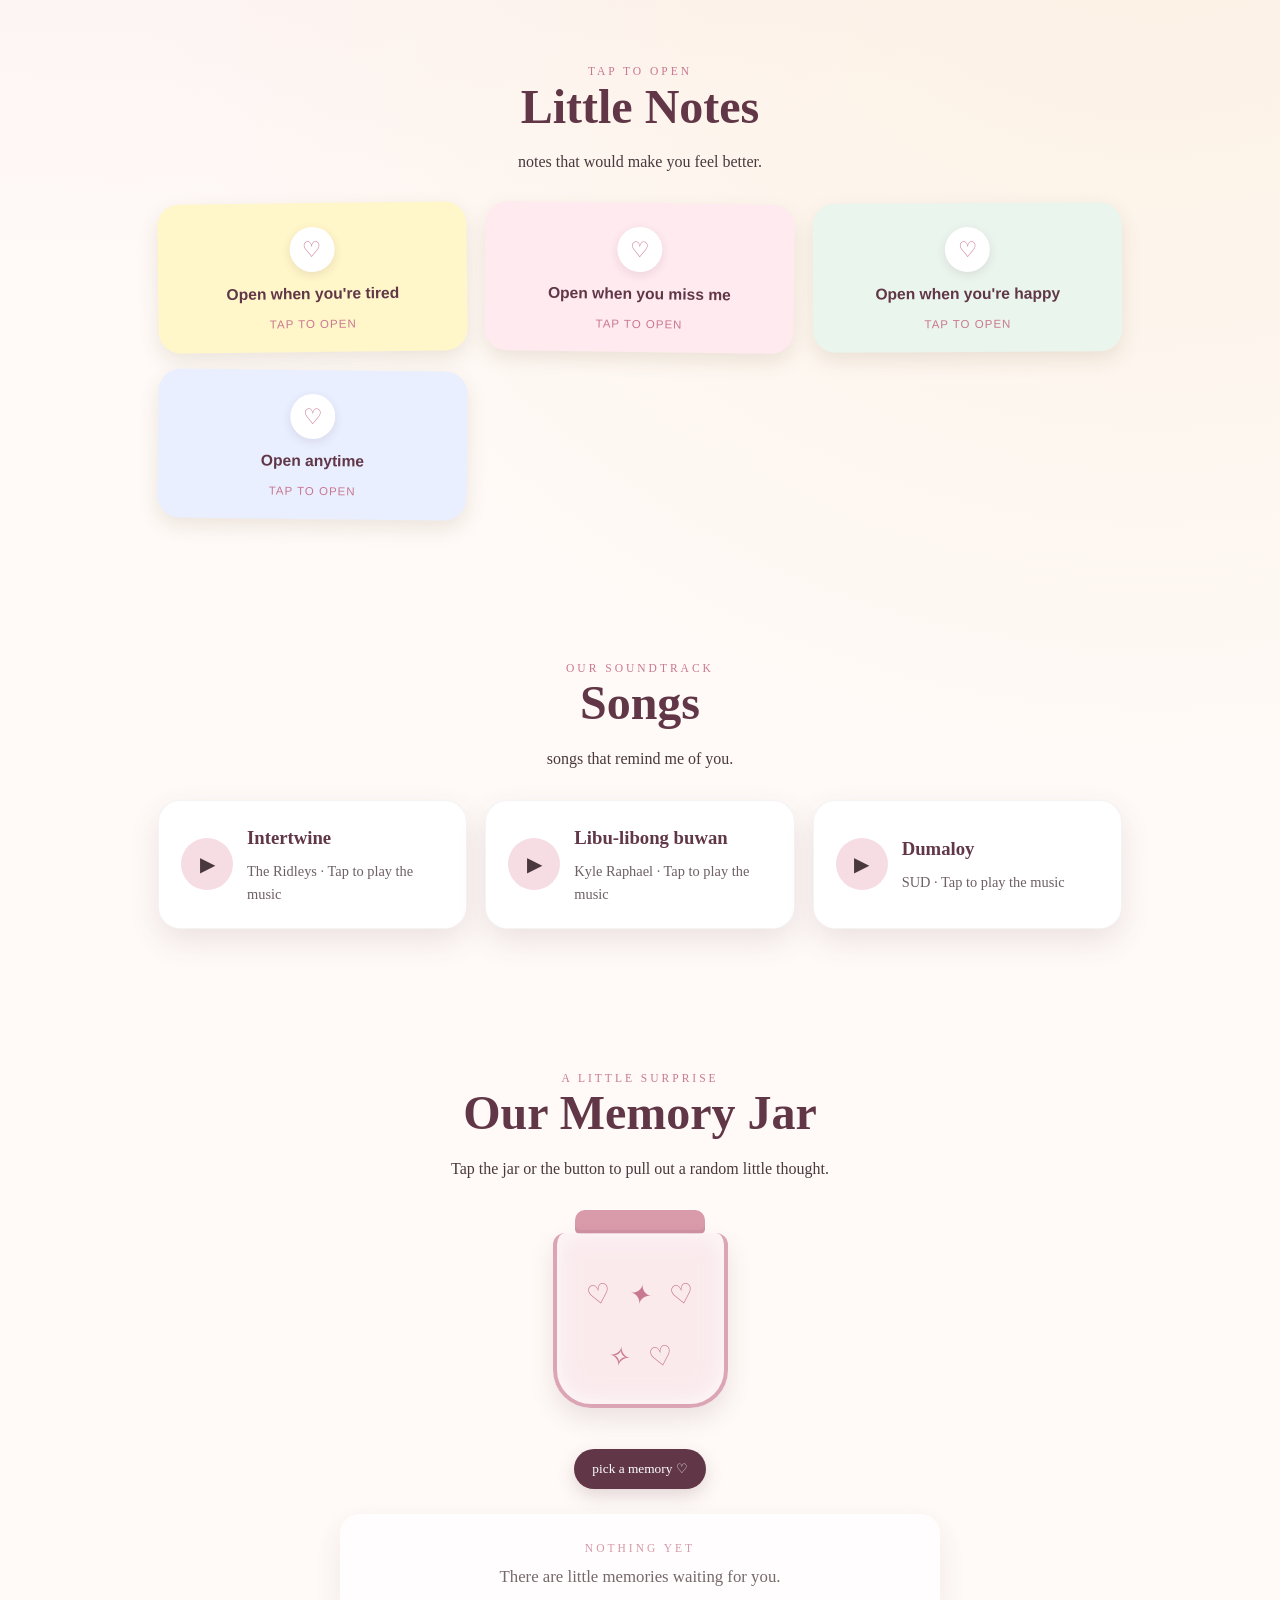
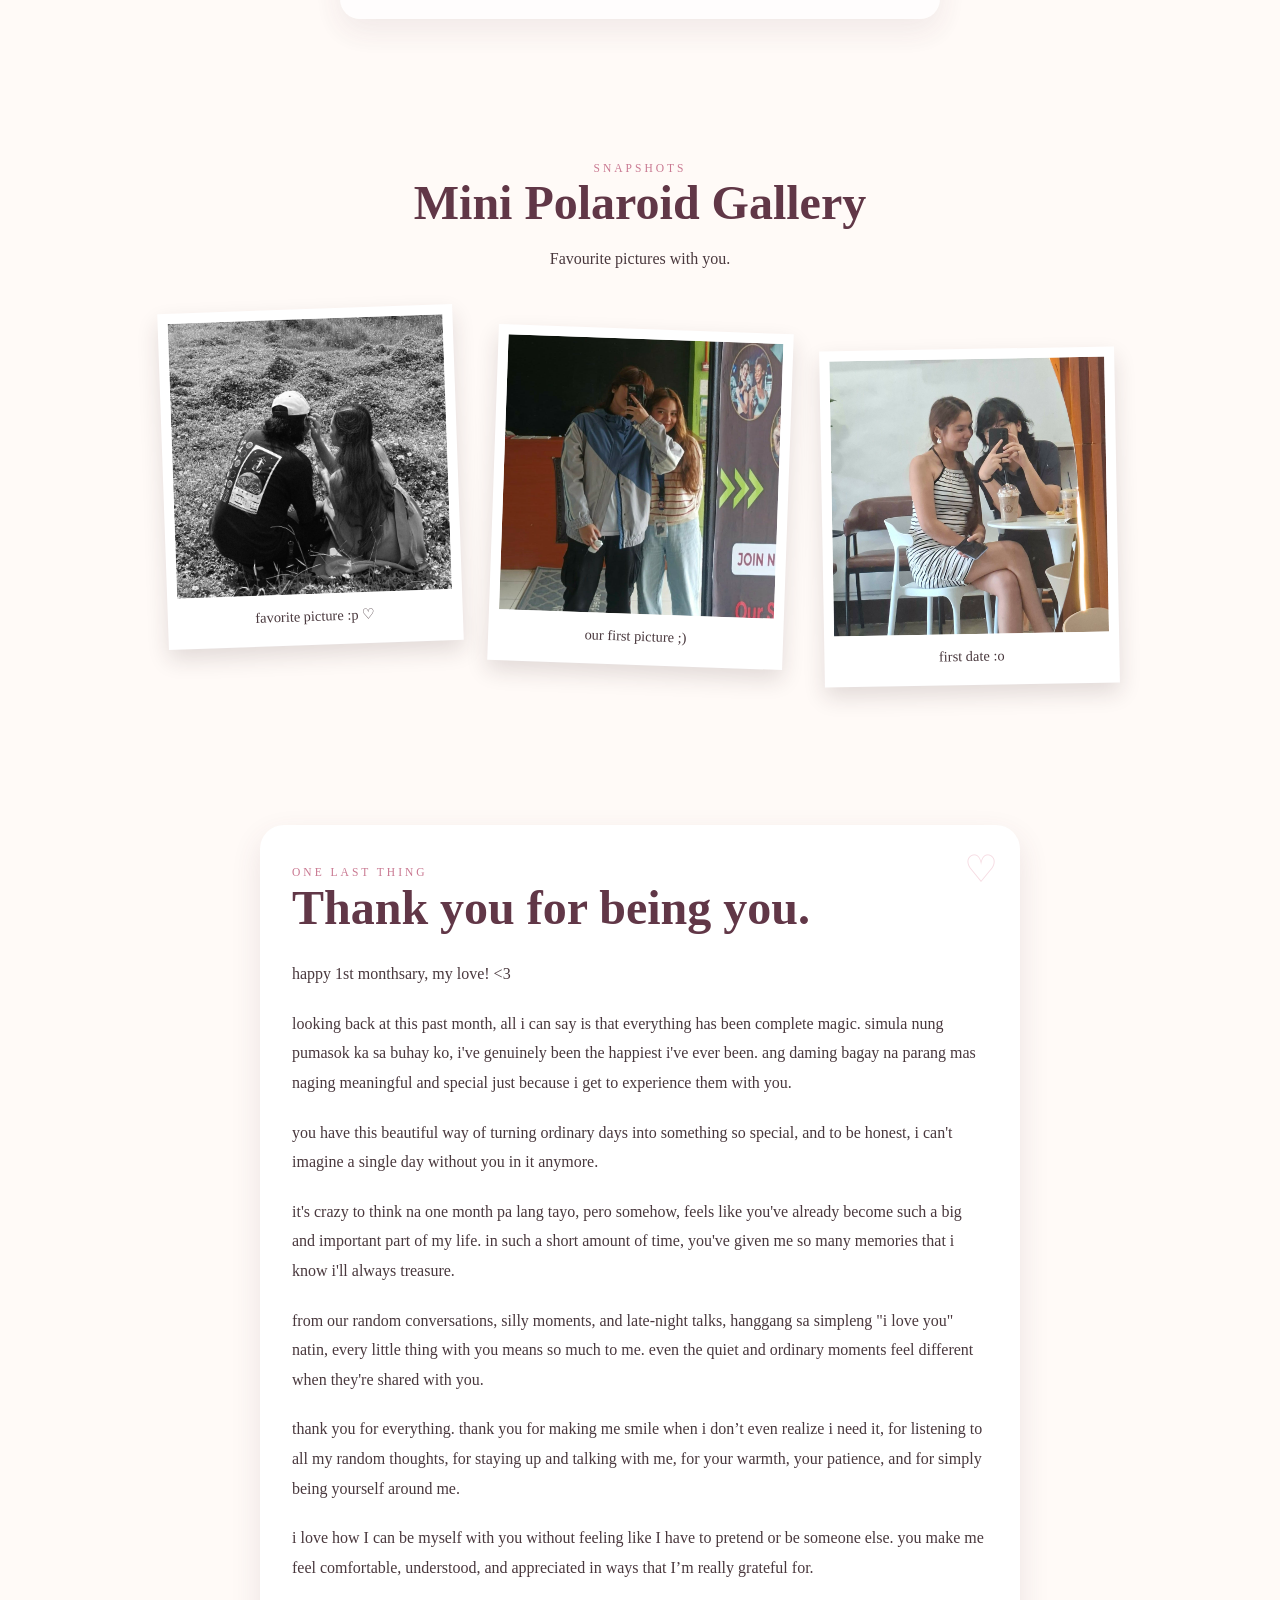
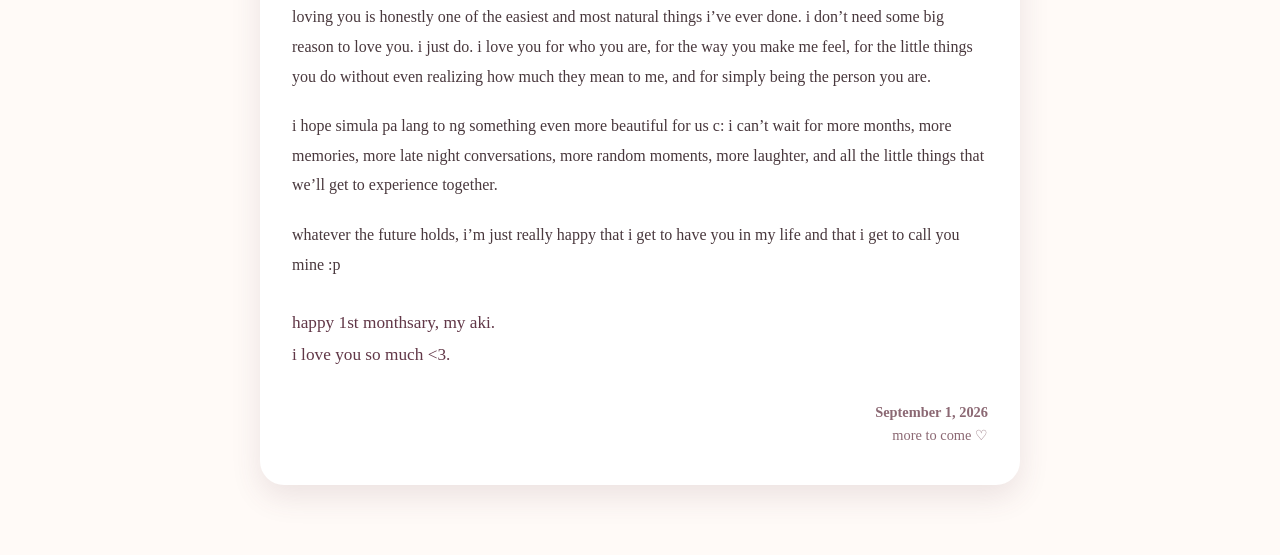
==== commit 8bf4f2bf: "Update index.html" ====
--- a/index.html
+++ b/index.html
@@ -548,8 +548,8 @@
       </p>
 
       <p>
-        it's crazy to think na one month pa lang tayo, pero somehow, it feels like
-        you've already become such a big and important part of my life.
+        it's crazy to think na one month pa lang tayo, pero somehow, feels like you've
+        already become such a big and important part of my life.
         in such a short amount of time, you've given me so many memories that i know
         i'll always treasure.
       </p>
@@ -562,35 +562,35 @@
       </p>
 
       <p>
-        thank you for everything. thank you for making me smile when i don't even
+        thank you for everything. thank you for making me smile when i don’t even
         realize i need it, for listening to all my random thoughts, for staying up
         and talking with me, for your warmth, your patience, and for simply being
         yourself around me.
       </p>
 
       <p>
-        i love how i can be myself with you without feeling like i have to pretend
-        or be someone else. you make me feel comfortable, understood, and appreciated
-        in ways that i'm really grateful for.
-      </p>
-
-      <p>
-        loving you is honestly one of the easiest and most natural things i've ever done.
-        i don't need some big reason to love you. i just do.
-        i love you for who you are, for the way you make me feel, for the little things
-        you do without even realizing how much they mean to me, and for simply being
-        the person you are.
+        i love how I can be myself with you without feeling like I have to pretend
+        or be someone else. you make me feel comfortable, understood,
+        and appreciated in ways that I’m really grateful for.
+      </p>
+
+      <p>
+        loving you is honestly one of the easiest and most natural things i’ve ever done.
+        i don’t need some big reason to love you.
+        i just do. i love you for who you are, for the way you make me feel,
+        for the little things you do without even realizing how much they mean to me,
+        and for simply being the person you are.
       </p>
 
       <p>
         i hope simula pa lang to ng something even more beautiful for us c:
-        i can't wait for more months, more memories, more late night conversations,
-        more random moments, more laughter, and all the little things that we'll get
-        to experience together.
-      </p>
-
-      <p>
-        whatever the future holds, i'm just really happy that i get to have you
+        i can’t wait for more months, more memories, more late night conversations,
+        more random moments, more laughter, and all the little things that we’ll
+        get to experience together.
+      </p>
+
+      <p>
+        whatever the future holds, i’m just really happy that i get to have you
         in my life and that i get to call you mine :p
       </p>
 
@@ -611,19 +611,6 @@
 
 </section>
 
-
-<!-- =========================
-     FOOTER
-========================= -->
-
-<footer>
-
-  i love you with all my heart :)<br>
-
-  <small>
-    08.01.26
-  </small>
-
 </footer>
 
 
--- a/styles.css
+++ b/styles.css
@@ -15,14 +15,18 @@
 html {
   scroll-behavior: smooth;
   overflow-x: hidden;
+  scroll-padding-top: 75px;
 }
 
 body {
   margin: 0;
   width: 100%;
+  min-width: 0;
   overflow-x: hidden;
+
   font-family: Georgia, "Times New Roman", serif;
   color: var(--text);
+
   background:
     radial-gradient(
       circle at 10% 10%,
@@ -39,6 +43,11 @@
   line-height: 1.6;
 }
 
+button,
+a {
+  -webkit-tap-highlight-color: transparent;
+}
+
 a {
   color: inherit;
 }
@@ -55,7 +64,7 @@
 
   backdrop-filter: blur(12px);
 
-  background: rgba(255, 250, 247, .84);
+  background: rgba(255, 250, 247, .88);
 
   border-bottom:
     1px solid rgba(97, 55, 71, .08);
@@ -69,6 +78,7 @@
 
   display: flex;
   justify-content: center;
+  align-items: center;
 
   gap: 8px;
   flex-wrap: wrap;
@@ -86,8 +96,10 @@
   transition: .2s;
 }
 
-.nav a:hover {
+.nav a:hover,
+.nav a:focus-visible {
   background: var(--pink);
+  outline: none;
 }
 
 
@@ -162,6 +174,8 @@
 h2 {
   font-size: clamp(2rem, 6vw, 3rem);
 
+  line-height: 1.1;
+
   color: var(--deep);
 
   margin: 0 0 12px;
@@ -170,7 +184,11 @@
 h3 {
   color: var(--deep);
 
-  margin-bottom: 7px;
+  margin: 0 0 7px;
+}
+
+p {
+  overflow-wrap: break-word;
 }
 
 .subtitle {
@@ -223,6 +241,10 @@
   transform: translateY(-2px);
 }
 
+.button:active {
+  transform: translateY(0);
+}
+
 
 /* =========================
    SECTION HEAD
@@ -243,7 +265,7 @@
   display: grid;
 
   grid-template-columns:
-    repeat(3, 1fr);
+    repeat(3, minmax(0, 1fr));
 
   gap: 18px;
 }
@@ -280,6 +302,8 @@
 ========================= */
 
 .note {
+  width: 100%;
+
   background: #fff6c9;
 
   transform: rotate(-.7deg);
@@ -292,19 +316,16 @@
 
 .note:nth-child(2) {
   transform: rotate(.8deg);
-
   background: #ffeaf0;
 }
 
 .note:nth-child(3) {
   transform: rotate(-.3deg);
-
   background: #eaf5ed;
 }
 
 .note:nth-child(4) {
   transform: rotate(.6deg);
-
   background: #e9efff;
 }
 
@@ -314,8 +335,6 @@
   text-align: left;
 
   cursor: pointer;
-
-  font-family: "Trebuchet MS", sans-serif;
 
   position: relative;
 
@@ -409,6 +428,8 @@
   align-items: center;
 
   gap: 14px;
+
+  min-width: 0;
 }
 
 .song-icon {
@@ -426,6 +447,14 @@
   font-size: 1.25rem;
 
   flex: none;
+}
+
+.song-info {
+  min-width: 0;
+}
+
+.song-info h3 {
+  overflow-wrap: break-word;
 }
 
 .song p {
@@ -499,6 +528,15 @@
     rotate(-1deg);
 }
 
+.jar:focus-visible {
+  outline:
+    3px solid var(--rose);
+
+  outline-offset: 8px;
+
+  border-radius: 20px;
+}
+
 .jar-lid {
   width: 130px;
   height: 24px;
@@ -607,7 +645,6 @@
 ========================= */
 
 .polaroids {
-
   display: grid;
 
   grid-template-columns:
@@ -622,14 +659,7 @@
   padding: 10px 5px 20px;
 }
 
-
-/*
-   IMPORTANT:
-   Every polaroid is its own grid item.
-*/
-
 .polaroid {
-
   width: 100%;
 
   min-width: 0;
@@ -650,27 +680,19 @@
   z-index: 1;
 }
 
-
-/* Individual rotations */
-
 .polaroid:nth-child(1) {
   transform: rotate(-2deg);
 }
 
 .polaroid:nth-child(2) {
   transform: rotate(2deg);
-
   margin-top: 20px;
 }
 
 .polaroid:nth-child(3) {
   transform: rotate(-1deg);
-
   margin-top: 40px;
 }
-
-
-/* Hover */
 
 .polaroid:hover {
   transform:
@@ -683,11 +705,7 @@
   z-index: 5;
 }
 
-
-/* Picture area */
-
 .photo {
-
   width: 100%;
 
   aspect-ratio: 1 / 1;
@@ -714,13 +732,8 @@
   font-family: "Trebuchet MS", sans-serif;
 }
 
-
-/* Images */
-
 .photo img {
-
   width: 100%;
-
   height: 100%;
 
   display: block;
@@ -728,11 +741,7 @@
   object-fit: cover;
 }
 
-
-/* Captions */
-
 .caption {
-
   text-align: center;
 
   margin: 11px 4px 0;
@@ -744,6 +753,11 @@
 /* =========================
    LETTER
 ========================= */
+
+#letter {
+  padding-top: 50px;
+  padding-bottom: 70px;
+}
 
 .letter {
   max-width: 760px;
@@ -752,7 +766,7 @@
 
   background: white;
 
-  padding: 32px 26px;
+  padding: 38px 32px;
 
   border-radius: 24px;
 
@@ -762,7 +776,6 @@
 }
 
 .letter:before {
-
   content: "♡";
 
   position: absolute;
@@ -776,13 +789,42 @@
   font-size: 2.4rem;
 }
 
+.letter-text {
+  font-size: 1rem;
+
+  line-height: 1.85;
+
+  margin-top: 25px;
+}
+
+.letter-text p {
+  margin: 0 0 20px;
+}
+
+.letter-text .final-line {
+  color: var(--deep);
+
+  font-size: 1.08rem;
+
+  margin-top: 28px;
+}
+
+.letter-signature {
+  text-align: right;
+
+  margin-top: 30px;
+
+  color: #8b6873;
+
+  font-size: .9rem;
+}
+
 
 /* =========================
    COUNTER
 ========================= */
 
 .counter-grid {
-
   display: grid;
 
   grid-template-columns:
@@ -796,7 +838,6 @@
 }
 
 .counter {
-
   background: white;
 
   border-radius: 18px;
@@ -809,7 +850,6 @@
 }
 
 .counter strong {
-
   display: block;
 
   font-size: 1.55rem;
@@ -818,7 +858,6 @@
 }
 
 .counter small {
-
   font-size: .7rem;
 
   text-transform: uppercase;
@@ -832,7 +871,6 @@
 ========================= */
 
 .hidden-message {
-
   display: none;
 
   margin-top: 18px;
@@ -850,7 +888,6 @@
 ========================= */
 
 footer {
-
   text-align: center;
 
   padding: 35px 18px 55px;
@@ -866,7 +903,7 @@
 @media (max-width: 700px) {
 
   section {
-    padding: 45px 16px;
+    padding: 50px 16px;
   }
 
   .hero {
@@ -890,11 +927,7 @@
     gap: 16px;
   }
 
-
-  /* Polaroids become 2 columns */
-
   .polaroids {
-
     grid-template-columns:
       repeat(2, minmax(0, 1fr));
 
@@ -916,9 +949,8 @@
     margin-top: 0;
   }
 
-
   .letter {
-    padding: 24px 18px;
+    padding: 30px 22px;
   }
 
 }
@@ -931,7 +963,6 @@
 @media (max-width: 470px) {
 
   .nav-inner {
-
     gap: 4px;
 
     padding: 8px 4px;
@@ -940,15 +971,12 @@
   }
 
   .nav a {
-
     font-size: .72rem;
 
     padding: 5px 8px;
   }
 
-
   h1 {
-
     font-size:
       clamp(
         2.8rem,
@@ -957,17 +985,15 @@
       );
   }
 
+  h2 {
+    font-size: 2rem;
+  }
 
   .grid {
-
     grid-template-columns: 1fr;
   }
 
-
-  /* One Polaroid per row on phones */
-
   .polaroids {
-
     grid-template-columns: 1fr;
 
     gap: 25px;
@@ -976,40 +1002,31 @@
       10px 15px 20px;
   }
 
-
   .polaroid {
-
     width: 100%;
 
     max-width: 280px;
 
     margin-left: auto !important;
-
     margin-right: auto !important;
   }
-
 
   .polaroid:nth-child(1) {
     transform: rotate(-2deg);
-
     margin-top: 0 !important;
   }
 
   .polaroid:nth-child(2) {
     transform: rotate(2deg);
-
     margin-top: 0 !important;
   }
 
   .polaroid:nth-child(3) {
     transform: rotate(-1deg);
-
     margin-top: 0 !important;
   }
 
-
   .counter-grid {
-
     grid-template-columns:
       repeat(2, 1fr);
 
@@ -1018,24 +1035,33 @@
     gap: 8px;
   }
 
-
   .jar {
-
     width: 160px;
-
     height: 190px;
   }
 
   .jar-lid {
-
     width: 110px;
   }
 
   .jar-body {
-
     width: 150px;
-
     height: 150px;
   }
 
-}
+  .letter {
+    padding: 28px 18px;
+    border-radius: 20px;
+  }
+
+  .letter-text {
+    font-size: .96rem;
+    line-height: 1.75;
+  }
+
+  .letter:before {
+    right: 15px;
+    top: 10px;
+  }
+
+}
